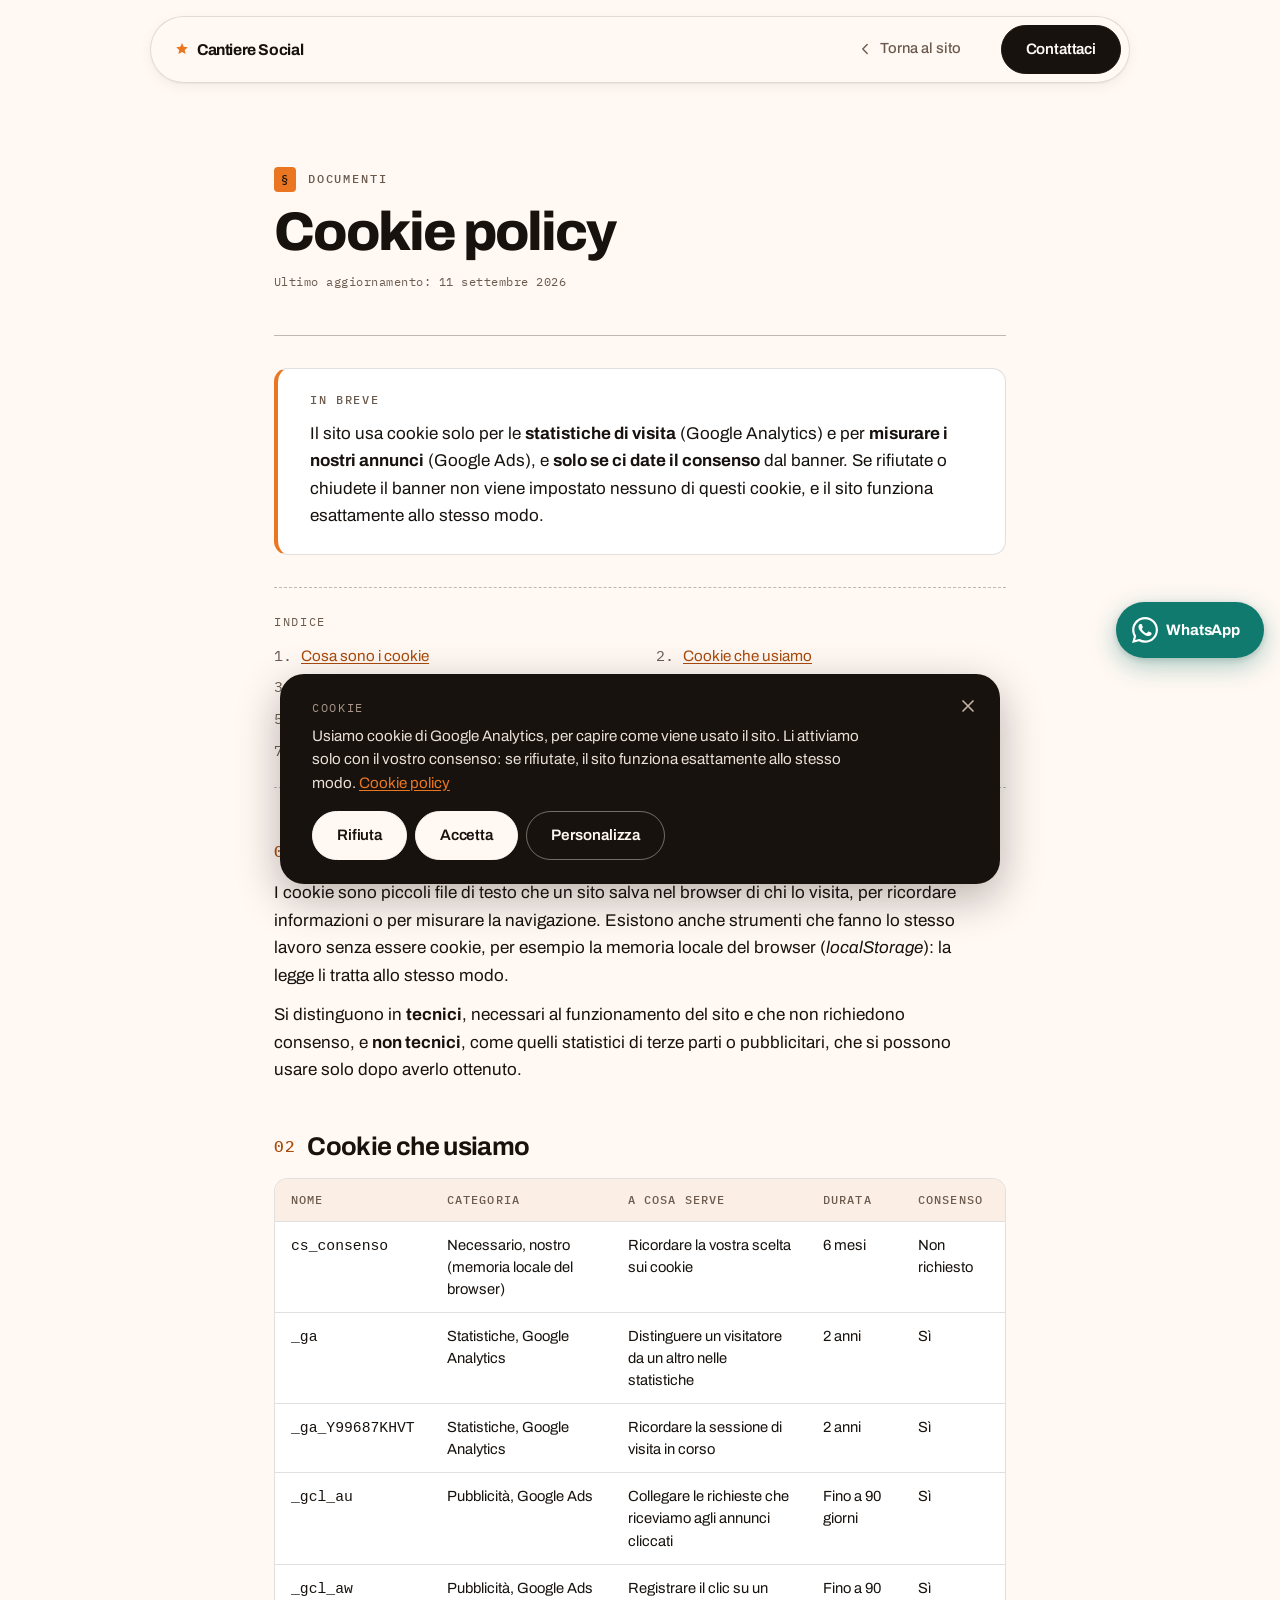
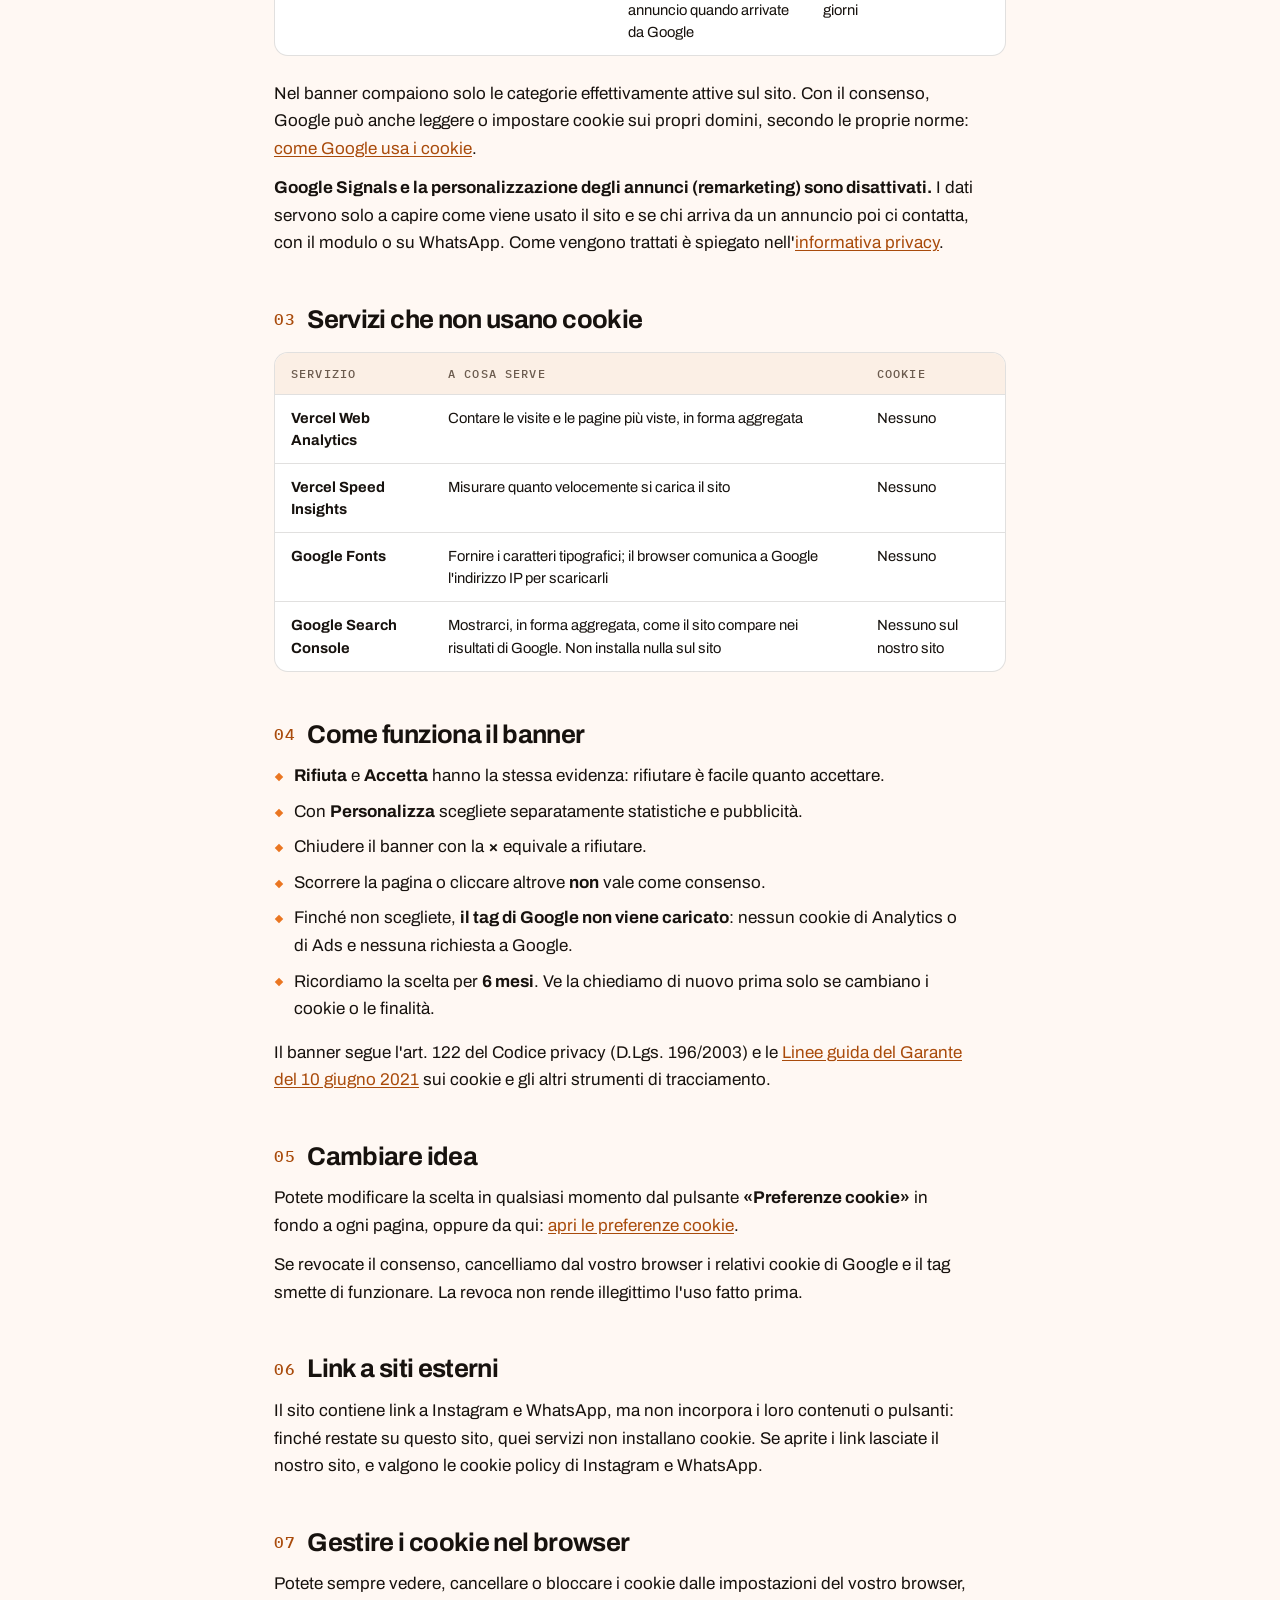
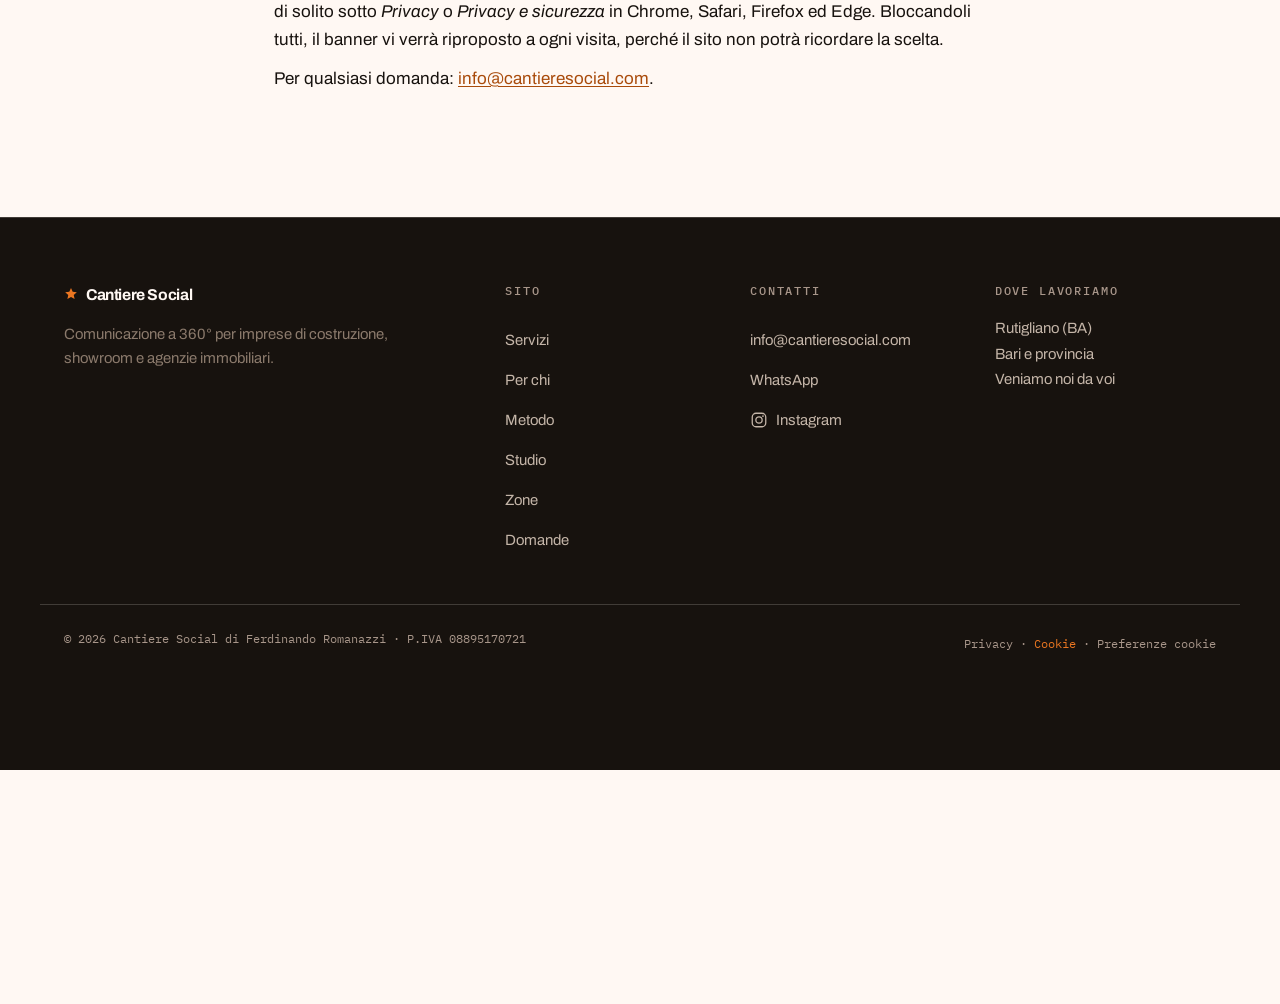
==== cookie.html @ c5c31dc1 "new" ====
<!DOCTYPE html>
<html lang="it">
<head>
<meta charset="utf-8">
<meta name="viewport" content="width=device-width, initial-scale=1">
<title>Cookie policy — Cantiere Social</title>
<meta name="description" content="Quali cookie usa www.cantieresocial.com: statistiche con Google Analytics e misurazione degli annunci Google Ads, solo con il vostro consenso.">
<link rel="canonical" href="https://www.cantieresocial.com/cookie">
<meta name="theme-color" content="#EA7621">

<link rel="icon" href="/assets/favicon.svg" type="image/svg+xml">
<link rel="apple-touch-icon" href="/assets/og-mark.png">

<link rel="preconnect" href="https://fonts.googleapis.com">
<link rel="preconnect" href="https://fonts.gstatic.com" crossorigin>
<link href="https://fonts.googleapis.com/css2?family=Archivo:wdth,wght@62..125,400..800&family=IBM+Plex+Mono:wght@400;500&display=swap" rel="stylesheet">
<!-- ⚠️ Alzate ?v= a ogni modifica di CSS/JS, anche qui e in privacy.html -->
<link rel="stylesheet" href="/styles.css?v=19">
</head>
<body>

<a class="skip-link" href="#main">Vai al contenuto principale</a>

<header class="nav-wrap">
  <nav class="nav" aria-label="Navigazione principale">
    <a class="nav__brand" href="/" aria-label="Cantiere Social — torna alla home">
      <svg class="nav__star" viewBox="0 0 24 24" width="14" height="14" aria-hidden="true" focusable="false">
        <path d="M12 1.6l2.9 6.6 7.1.7-5.3 4.8 1.5 7-6.2-3.6-6.2 3.6 1.5-7L2 8.9l7.1-.7z" fill="currentColor"/>
      </svg>
      <span>Cantiere Social</span>
    </a>

    <a class="nav__back" href="/">
      <svg viewBox="0 0 24 24" width="18" height="18" fill="none" stroke="currentColor"
           stroke-width="1.8" stroke-linecap="round" stroke-linejoin="round"
           aria-hidden="true" focusable="false"><path d="M15 18l-6-6 6-6"/></svg>
      Torna al sito
    </a>

    <a class="btn btn--dark nav__cta" href="/#contatti">Contattaci</a>
  </nav>
</header>

<main id="main" class="legal">
  <article class="legal__inner">

    <header class="legal__head">
      <p class="label"><span>§</span> Documenti</p>
      <h1 class="legal__title">Cookie policy</h1>
      <p class="legal__meta">Ultimo aggiornamento: 11 settembre 2026</p>
    </header>

    <section class="legal__summary" aria-labelledby="in-breve">
      <h2 id="in-breve" class="legal__summary-t">In breve</h2>
      <p>Il sito usa cookie solo per le <strong>statistiche di visita</strong> (Google Analytics) e per <strong>misurare i nostri annunci</strong> (Google Ads), e <strong>solo se ci date il consenso</strong> dal banner. Se rifiutate o chiudete il banner non viene impostato nessuno di questi cookie, e il sito funziona esattamente allo stesso modo.</p>
    </section>

    <nav class="legal__toc" aria-label="Indice della cookie policy">
      <p class="legal__toc-t">Indice</p>
      <ol>
        <li><a href="#cosa-sono">Cosa sono i cookie</a></li>
        <li><a href="#usati">Cookie che usiamo</a></li>
        <li><a href="#senza-cookie">Servizi senza cookie</a></li>
        <li><a href="#banner">Come funziona il banner</a></li>
        <li><a href="#cambiare">Cambiare idea</a></li>
        <li><a href="#esterni">Link a siti esterni</a></li>
        <li><a href="#browser">Gestire i cookie nel browser</a></li>
      </ol>
    </nav>

    <h2 id="cosa-sono"><span>01</span>Cosa sono i cookie</h2>
    <p>I cookie sono piccoli file di testo che un sito salva nel browser di chi lo visita, per ricordare informazioni o per misurare la navigazione. Esistono anche strumenti che fanno lo stesso lavoro senza essere cookie, per esempio la memoria locale del browser (<em>localStorage</em>): la legge li tratta allo stesso modo.</p>
    <p>Si distinguono in <strong>tecnici</strong>, necessari al funzionamento del sito e che non richiedono consenso, e <strong>non tecnici</strong>, come quelli statistici di terze parti o pubblicitari, che si possono usare solo dopo averlo ottenuto.</p>

    <h2 id="usati"><span>02</span>Cookie che usiamo</h2>
    <div class="legal__table">
      <table>
        <thead>
          <tr>
            <th scope="col">Nome</th>
            <th scope="col">Categoria</th>
            <th scope="col">A cosa serve</th>
            <th scope="col">Durata</th>
            <th scope="col">Consenso</th>
          </tr>
        </thead>
        <tbody>
          <tr>
            <td><code>cs_consenso</code></td>
            <td>Necessario, nostro (memoria locale del browser)</td>
            <td>Ricordare la vostra scelta sui cookie</td>
            <td>6 mesi</td>
            <td>Non richiesto</td>
          </tr>
          <tr>
            <td><code>_ga</code></td>
            <td>Statistiche, Google Analytics</td>
            <td>Distinguere un visitatore da un altro nelle statistiche</td>
            <td>2 anni</td>
            <td>Sì</td>
          </tr>
          <tr>
            <td><code>_ga_Y99687KHVT</code></td>
            <td>Statistiche, Google Analytics</td>
            <td>Ricordare la sessione di visita in corso</td>
            <td>2 anni</td>
            <td>Sì</td>
          </tr>
          <tr>
            <td><code>_gcl_au</code></td>
            <td>Pubblicità, Google Ads</td>
            <td>Collegare le richieste che riceviamo agli annunci cliccati</td>
            <td>Fino a 90 giorni</td>
            <td>Sì</td>
          </tr>
          <tr>
            <td><code>_gcl_aw</code></td>
            <td>Pubblicità, Google Ads</td>
            <td>Registrare il clic su un annuncio quando arrivate da Google</td>
            <td>Fino a 90 giorni</td>
            <td>Sì</td>
          </tr>
        </tbody>
      </table>
    </div>
    <p>Nel banner compaiono solo le categorie effettivamente attive sul sito. Con il consenso, Google può anche leggere o impostare cookie sui propri domini, secondo le proprie norme: <a href="https://policies.google.com/technologies/ads?hl=it" target="_blank" rel="noopener">come Google usa i cookie</a>.</p>
    <p><strong>Google Signals e la personalizzazione degli annunci (remarketing) sono disattivati.</strong> I dati servono solo a capire come viene usato il sito e se chi arriva da un annuncio poi ci contatta, con il modulo o su WhatsApp. Come vengono trattati è spiegato nell'<a href="/privacy">informativa privacy</a>.</p>

    <h2 id="senza-cookie"><span>03</span>Servizi che non usano cookie</h2>
    <div class="legal__table">
      <table>
        <thead>
          <tr><th scope="col">Servizio</th><th scope="col">A cosa serve</th><th scope="col">Cookie</th></tr>
        </thead>
        <tbody>
          <tr>
            <td><strong>Vercel Web Analytics</strong></td>
            <td>Contare le visite e le pagine più viste, in forma aggregata</td>
            <td>Nessuno</td>
          </tr>
          <tr>
            <td><strong>Vercel Speed Insights</strong></td>
            <td>Misurare quanto velocemente si carica il sito</td>
            <td>Nessuno</td>
          </tr>
          <tr>
            <td><strong>Google Fonts</strong></td>
            <td>Fornire i caratteri tipografici; il browser comunica a Google l'indirizzo IP per scaricarli</td>
            <td>Nessuno</td>
          </tr>
          <tr>
            <td><strong>Google Search Console</strong></td>
            <td>Mostrarci, in forma aggregata, come il sito compare nei risultati di Google. Non installa nulla sul sito</td>
            <td>Nessuno sul nostro sito</td>
          </tr>
        </tbody>
      </table>
    </div>

    <h2 id="banner"><span>04</span>Come funziona il banner</h2>
    <ul>
      <li><strong>Rifiuta</strong> e <strong>Accetta</strong> hanno la stessa evidenza: rifiutare è facile quanto accettare.</li>
      <li>Con <strong>Personalizza</strong> scegliete separatamente statistiche e pubblicità.</li>
      <li>Chiudere il banner con la <strong>×</strong> equivale a rifiutare.</li>
      <li>Scorrere la pagina o cliccare altrove <strong>non</strong> vale come consenso.</li>
      <li>Finché non scegliete, <strong>il tag di Google non viene caricato</strong>: nessun cookie di Analytics o di Ads e nessuna richiesta a Google.</li>
      <li>Ricordiamo la scelta per <strong>6 mesi</strong>. Ve la chiediamo di nuovo prima solo se cambiano i cookie o le finalità.</li>
    </ul>
    <p>Il banner segue l'art. 122 del Codice privacy (D.Lgs. 196/2003) e le <a href="https://www.garanteprivacy.it/home/docweb/-/docweb-display/docweb/9677876" target="_blank" rel="noopener">Linee guida del Garante del 10 giugno 2021</a> sui cookie e gli altri strumenti di tracciamento.</p>

    <h2 id="cambiare"><span>05</span>Cambiare idea</h2>
    <p>Potete modificare la scelta in qualsiasi momento dal pulsante <strong>«Preferenze cookie»</strong> in fondo a ogni pagina<span data-consenso-sep hidden>, oppure da qui: <button type="button" class="link-btn" data-consenso-apri hidden>apri le preferenze cookie</button></span>.</p>
    <p>Se revocate il consenso, cancelliamo dal vostro browser i relativi cookie di Google e il tag smette di funzionare. La revoca non rende illegittimo l'uso fatto prima.</p>

    <h2 id="esterni"><span>06</span>Link a siti esterni</h2>
    <p>Il sito contiene link a Instagram e WhatsApp, ma non incorpora i loro contenuti o pulsanti: finché restate su questo sito, quei servizi non installano cookie. Se aprite i link lasciate il nostro sito, e valgono le cookie policy di Instagram e WhatsApp.</p>

    <h2 id="browser"><span>07</span>Gestire i cookie nel browser</h2>
    <p>Potete sempre vedere, cancellare o bloccare i cookie dalle impostazioni del vostro browser, di solito sotto <em>Privacy</em> o <em>Privacy e sicurezza</em> in Chrome, Safari, Firefox ed Edge. Bloccandoli tutti, il banner vi verrà riproposto a ogni visita, perché il sito non potrà ricordare la scelta.</p>
    <p>Per qualsiasi domanda: <a href="mailto:info@cantieresocial.com">info@cantieresocial.com</a>.</p>

  </article>
</main>

<footer class="footer">
  <div class="wrap footer__inner">
    <div class="footer__brand">
      <a class="nav__brand" href="/">
        <svg class="nav__star" viewBox="0 0 24 24" width="14" height="14" aria-hidden="true" focusable="false">
          <path d="M12 1.6l2.9 6.6 7.1.7-5.3 4.8 1.5 7-6.2-3.6-6.2 3.6 1.5-7L2 8.9l7.1-.7z" fill="currentColor"/>
        </svg>
        <span>Cantiere Social</span>
      </a>
      <p>Comunicazione a 360° per imprese di costruzione, showroom e agenzie immobiliari.</p>
    </div>

    <nav class="footer__nav" aria-label="Navigazione footer">
      <h2>Sito</h2>
      <a href="/#servizi">Servizi</a>
      <a href="/#settori">Per chi</a>
      <a href="/#metodo">Metodo</a>
      <a href="/#studio">Studio</a>
      <a href="/#zone">Zone</a>
      <a href="/#faq">Domande</a>
    </nav>

    <div class="footer__contact">
      <h2>Contatti</h2>
      <a href="mailto:info@cantieresocial.com">info@cantieresocial.com</a>
      <a href="https://wa.me/393474068285" target="_blank" rel="noopener">WhatsApp</a>
      <a class="link-ig" href="https://www.instagram.com/cantieresocial/" target="_blank" rel="noopener">
        <svg viewBox="0 0 24 24" width="18" height="18" fill="none" stroke="currentColor"
             stroke-width="1.7" stroke-linecap="round" stroke-linejoin="round"
             aria-hidden="true" focusable="false">
          <rect x="3" y="3" width="18" height="18" rx="5"/>
          <circle cx="12" cy="12" r="4.2"/>
          <circle cx="17.3" cy="6.7" r="1.2" fill="currentColor" stroke="none"/>
        </svg>
        Instagram
      </a>
    </div>

    <div class="footer__where">
      <h2>Dove lavoriamo</h2>
      <p>Rutigliano (BA)<br>Bari e provincia<br>Veniamo noi da voi</p>
    </div>
  </div>

  <div class="wrap footer__bottom">
    <p>© <span id="year">2026</span> Cantiere Social di Ferdinando Romanazzi · P.IVA 08895170721</p>
    <p><a href="/privacy">Privacy</a> · <a href="/cookie" aria-current="page">Cookie</a><span data-consenso-sep hidden> · <button type="button" class="link-btn" data-consenso-apri hidden>Preferenze cookie</button></span></p>
  </div>
</footer>

<script src="/script.js?v=18" defer></script>
<script src="/consenso.js" defer></script>
<script defer src="/_vercel/insights/script.js"></script>
<script defer src="/_vercel/speed-insights/script.js"></script>
</body>
</html>
---- styles.css ----
/* ═══════════════════════════════════════════════════════════════════
   CANTIERE SOCIAL — cantieresocial.com
   Design system: "sito di cantiere" — carta da progetto, arancio
   sicurezza, tipografia da cartello.
   ═══════════════════════════════════════════════════════════════════ */

/* ── TOKENS ──────────────────────────────────────────────────────── */
:root {
  /* colore — estratto dal logo */
  --cream:        #FFF8F3;
  --cream-2:      #FBEFE5;
  --ink:          #17120E;
  --ink-2:        #241B14;
  --orange:       #EA7621;
  --orange-deep:  #C25A10;
  --orange-soft:  #FBE4D0;
  --orange-ink:   #A94B0B;   /* arancio leggibile come testo su fondo chiaro */
  --brown:        #4A342A;

  --fg:           var(--ink);
  --fg-muted:     #6B5B4E;
  --fg-faint:     #8C7A6B;
  --bg:           var(--cream);
  --surface:      #FFFFFF;
  --line:         rgba(23, 18, 14, .13);
  --line-strong:  rgba(23, 18, 14, .28);

  --fg-inv:       #FFF8F3;
  --fg-inv-muted: #AE9C8E;
  --line-inv:     rgba(255, 248, 243, .18);

  --focus:        var(--orange-deep);

  /* tipografia */
  --font-display: 'Archivo', 'Helvetica Neue', Arial, sans-serif;
  --font-body:    'Archivo', 'Helvetica Neue', Arial, sans-serif;
  --font-mono:    'IBM Plex Mono', ui-monospace, 'SF Mono', Menlo, monospace;

  /* spazio — scala 4/8 */
  --sp-1: 4px;   --sp-2: 8px;   --sp-3: 12px;  --sp-4: 16px;
  --sp-5: 24px;  --sp-6: 32px;  --sp-7: 48px;  --sp-8: 64px;
  --sp-9: 96px;  --sp-10: 128px;

  --radius:    14px;
  --radius-lg: 24px;
  --radius-pill: 999px;

  --wrap: 1200px;
  --shadow-sm: 0 1px 2px rgba(23,18,14,.06), 0 4px 14px rgba(23,18,14,.05);
  --shadow-md: 0 2px 6px rgba(23,18,14,.07), 0 16px 40px rgba(23,18,14,.09);

  --ease: cubic-bezier(.22,.61,.36,1);
}

/* ── RESET ───────────────────────────────────────────────────────── */
*, *::before, *::after { box-sizing: border-box; }
* { margin: 0; }

html {
  -webkit-text-size-adjust: 100%;
  scroll-behavior: smooth;
  scroll-padding-top: 104px;
}

body {
  background: var(--bg);
  color: var(--fg);
  font-family: var(--font-body);
  font-size: 17px;
  line-height: 1.62;
  font-weight: 400;
  -webkit-font-smoothing: antialiased;
  text-rendering: optimizeLegibility;
  overflow-x: hidden;
}

img, svg { display: block; max-width: 100%; }
img { height: auto; }
a { color: inherit; }
button, input, select, textarea { font: inherit; color: inherit; }
ul, ol { list-style: none; padding: 0; }

:focus-visible {
  outline: 3px solid var(--focus);
  outline-offset: 3px;
  border-radius: 4px;
}

.skip-link {
  position: absolute; left: -9999px; top: 0; z-index: 200;
  background: var(--ink); color: var(--fg-inv);
  padding: var(--sp-3) var(--sp-5);
  border-radius: 0 0 var(--radius) 0;
  font-weight: 600;
}
.skip-link:focus { left: 0; }

/* ── LAYOUT ──────────────────────────────────────────────────────── */
.wrap {
  width: 100%;
  max-width: var(--wrap);
  margin-inline: auto;
  padding-inline: var(--sp-5);
}
.wrap--narrow { max-width: 800px; }

.section { padding-block: clamp(72px, 10vw, 128px); }

/* ── TIPOGRAFIA ──────────────────────────────────────────────────── */
.h2 {
  font-family: var(--font-display);
  font-weight: 700;
  font-size: clamp(2rem, 5.2vw, 3.5rem);
  line-height: 1.03;
  letter-spacing: -.035em;
  text-wrap: balance;
}

.muted     { color: var(--fg-faint); font-weight: 600; }
.muted-inv { color: #7E6D5F; font-weight: 600; }

.label {
  display: inline-flex; align-items: center; gap: var(--sp-3);
  font-family: var(--font-mono);
  font-size: .72rem;
  font-weight: 500;
  letter-spacing: .16em;
  text-transform: uppercase;
  color: var(--fg-muted);
  margin-bottom: var(--sp-5);
}
.label span {
  background: var(--orange);
  color: var(--ink);
  padding: 3px 7px;
  border-radius: 4px;
  font-weight: 500;
  letter-spacing: .08em;
}
.label--inv { color: #A8968A; }

.sec-head { max-width: 760px; margin-bottom: var(--sp-8); }
.sec-head--center { max-width: 700px; margin-inline: auto; text-align: center; }
.sec-head--center .label { justify-content: center; }
.sec-head__note {
  margin-top: var(--sp-5);
  font-size: 1.06rem;
  color: var(--fg-muted);
  max-width: 58ch;
}
.sec-head--center .sec-head__note { margin-inline: auto; }
.sec-head__note--inv { color: #A8968A; }

/* icone — tratto coerente 1.6, nessuna emoji */
.ico {
  width: 24px; height: 24px;
  fill: none;
  stroke: currentColor;
  stroke-width: 1.6;
  stroke-linecap: round;
  stroke-linejoin: round;
  flex: 0 0 auto;
}

/* ── BOTTONI ─────────────────────────────────────────────────────── */
.btn {
  --btn-bg: var(--ink); --btn-fg: var(--cream); --btn-bd: var(--ink);
  display: inline-flex; align-items: center; justify-content: center;
  gap: var(--sp-2);
  min-height: 44px;
  padding: 11px var(--sp-5);
  background: var(--btn-bg);
  color: var(--btn-fg);
  border: 1.5px solid var(--btn-bd);
  border-radius: var(--radius-pill);
  font-weight: 600;
  font-size: .95rem;
  letter-spacing: -.01em;
  text-decoration: none;
  cursor: pointer;
  transition: transform .18s var(--ease), background-color .18s var(--ease),
              color .18s var(--ease), border-color .18s var(--ease),
              box-shadow .18s var(--ease);
}
.btn:hover { transform: translateY(-2px); box-shadow: var(--shadow-md); }
.btn:active { transform: translateY(0); }

.btn--lg { min-height: 52px; padding: 14px var(--sp-6); font-size: 1rem; }
.btn--block { width: 100%; }

.btn--dark   { --btn-bg: var(--ink); --btn-fg: var(--cream); --btn-bd: var(--ink); }
.btn--orange { --btn-bg: var(--orange); --btn-fg: var(--ink); --btn-bd: var(--orange); }
.btn--orange:hover { --btn-bg: var(--orange-deep); --btn-bd: var(--orange-deep); --btn-fg: #fff; }
.btn--ghost  { --btn-bg: transparent; --btn-fg: var(--ink); --btn-bd: var(--line-strong); }
.btn--ghost:hover { --btn-bg: var(--surface); --btn-bd: var(--ink); }

/* ── NAV ─────────────────────────────────────────────────────────── */
.nav-wrap {
  position: fixed; inset: 0 0 auto 0; z-index: 100;
  padding: var(--sp-4) var(--sp-5);
  padding-top: max(var(--sp-4), env(safe-area-inset-top));
}

.nav {
  max-width: 980px; margin-inline: auto;
  display: flex; align-items: center; gap: var(--sp-5);
  padding: var(--sp-2) var(--sp-2) var(--sp-2) var(--sp-5);
  background: rgba(255, 248, 243, .82);
  backdrop-filter: blur(14px) saturate(1.5);
  -webkit-backdrop-filter: blur(14px) saturate(1.5);
  border: 1px solid var(--line);
  border-radius: var(--radius-pill);
  box-shadow: var(--shadow-sm);
  transition: box-shadow .25s var(--ease), background-color .25s var(--ease);
}
.nav-wrap.is-stuck .nav {
  background: rgba(255, 248, 243, .94);
  box-shadow: var(--shadow-md);
}

.nav__brand {
  display: inline-flex; align-items: center; gap: var(--sp-2);
  font-family: var(--font-display);
  font-weight: 700; font-size: .98rem;
  letter-spacing: -.025em;
  text-decoration: none;
  white-space: nowrap;
}
.nav__star { color: var(--orange); }

.nav__links {
  display: flex; align-items: center; gap: var(--sp-2);
  margin-left: auto;
}
.nav__links a {
  display: block;
  padding: 9px var(--sp-4);
  border-radius: var(--radius-pill);
  font-size: .92rem; font-weight: 500;
  color: var(--fg-muted);
  text-decoration: none;
  transition: color .18s var(--ease), background-color .18s var(--ease);
}
.nav__links a:hover { color: var(--ink); background: rgba(23,18,14,.05); }
.nav__cta { flex: 0 0 auto; }

.nav__burger {
  display: none;
  width: 44px; height: 44px;
  margin-left: auto;
  background: none; border: 0; cursor: pointer;
  align-items: center; justify-content: center;
  flex-direction: column; gap: 5px;
  border-radius: var(--radius-pill);
}
.nav__burger span {
  display: block; width: 20px; height: 2px;
  background: var(--ink); border-radius: 2px;
  transition: transform .22s var(--ease), opacity .22s var(--ease);
}
.nav__burger[aria-expanded="true"] span:first-child { transform: translateY(3.5px) rotate(45deg); }
.nav__burger[aria-expanded="true"] span:last-child  { transform: translateY(-3.5px) rotate(-45deg); }

.nav-mobile {
  max-width: 980px; margin: var(--sp-2) auto 0;
  display: flex; flex-direction: column; gap: var(--sp-1);
  padding: var(--sp-4);
  background: var(--cream);
  border: 1px solid var(--line);
  border-radius: var(--radius-lg);
  box-shadow: var(--shadow-md);
}
.nav-mobile[hidden] { display: none; }
.nav-mobile a {
  min-height: 48px;
  display: flex; align-items: center;
  padding: 0 var(--sp-4);
  border-radius: var(--radius);
  font-weight: 600;
  text-decoration: none;
}
.nav-mobile a:not(.btn):hover { background: rgba(23,18,14,.05); }
.nav-mobile .btn { margin-top: var(--sp-2); }

/* ── HERO ────────────────────────────────────────────────────────── */
.hero {
  position: relative;
  padding-top: clamp(120px, 17vw, 168px);
  padding-bottom: clamp(48px, 7vw, 88px);
  overflow: hidden;
}

/* griglia da foglio di progetto */
.hero__grid-bg {
  position: absolute; inset: 0;
  background-image:
    linear-gradient(to right, rgba(23,18,14,.055) 1px, transparent 1px),
    linear-gradient(to bottom, rgba(23,18,14,.055) 1px, transparent 1px);
  background-size: 64px 64px;
  mask-image: radial-gradient(120% 85% at 50% 0%, #000 20%, transparent 78%);
  -webkit-mask-image: radial-gradient(120% 85% at 50% 0%, #000 20%, transparent 78%);
  pointer-events: none;
}

.hero__inner {
  position: relative;
  display: grid;
  grid-template-columns: 1.12fr .88fr;
  gap: var(--sp-7);
  align-items: center;
}

.eyebrow {
  display: inline-flex; align-items: center; gap: var(--sp-3);
  padding: 7px var(--sp-4) 7px var(--sp-3);
  background: var(--surface);
  border: 1px solid var(--line);
  border-radius: var(--radius-pill);
  font-family: var(--font-mono);
  font-size: .74rem;
  letter-spacing: .06em;
  color: var(--fg-muted);
  margin-bottom: var(--sp-5);
}
.eyebrow__dot {
  width: 7px; height: 7px; border-radius: 50%;
  background: var(--orange);
  box-shadow: 0 0 0 3px rgba(234,118,33,.22);
}

.hero__title {
  font-family: var(--font-display);
  font-size: clamp(2.35rem, 5vw, 4.05rem);
  line-height: 1;
  letter-spacing: -.045em;
  font-weight: 600;
  margin-bottom: var(--sp-5);
}
.hero__title strong {
  font-weight: 800;
  color: var(--ink);
  position: relative;
  display: inline-block;
}
/* sottolineatura da matita rossa */
.hero__title strong::after {
  content: "";
  position: absolute;
  left: 0; right: 0; bottom: .06em;
  height: .1em;
  background: var(--orange);
  border-radius: 2px;
  transform: scaleX(0);
  transform-origin: left;
  animation: rule-in .8s .5s var(--ease) forwards;
}
@keyframes rule-in { to { transform: scaleX(1); } }

.hero__sub {
  font-size: 1.1rem;
  color: var(--fg-muted);
  max-width: 52ch;
  margin-bottom: var(--sp-6);
}
.hero__sub strong { color: var(--ink); font-weight: 700; }

.hero__actions { display: flex; flex-wrap: wrap; gap: var(--sp-3); margin-bottom: var(--sp-6); }

.hero__ticks { display: flex; flex-wrap: wrap; gap: var(--sp-3) var(--sp-5); }
.hero__ticks li {
  display: flex; align-items: center; gap: var(--sp-2);
  font-size: .88rem; color: var(--fg-muted);
  font-family: var(--font-mono);
}
.hero__ticks li::before {
  content: ""; width: 6px; height: 6px;
  background: var(--orange); transform: rotate(45deg);
}

.hero__media { position: relative; justify-self: end; }
.hero__media img {
  width: 100%; max-width: 520px;
  filter: drop-shadow(0 30px 60px rgba(23,18,14,.16));
}

.hero__badge {
  position: absolute; left: -8px; bottom: 46px;
  display: flex; flex-direction: column;
  padding: var(--sp-4) var(--sp-5);
  background: var(--ink);
  color: var(--fg-inv);
  border-radius: var(--radius);
  box-shadow: var(--shadow-md);
  transform: rotate(-3deg);
}
.hero__badge-num {
  font-family: var(--font-display);
  font-weight: 800; font-size: 1.7rem; line-height: 1;
  letter-spacing: -.03em;
  color: var(--orange);
}
.hero__badge-lbl {
  font-family: var(--font-mono);
  font-size: .68rem; letter-spacing: .14em;
  text-transform: uppercase;
  color: #A8968A;
  margin-top: 4px;
}

/* ── TICKER ──────────────────────────────────────────────────────── */
.ticker {
  overflow: hidden;
  border-block: 1.5px solid var(--ink);
  background: var(--orange);
  color: var(--ink);
  padding-block: var(--sp-3);
}
.ticker__track {
  display: flex; align-items: center; gap: var(--sp-5);
  width: max-content;
  animation: ticker 46s linear infinite;
}
.ticker span {
  font-family: var(--font-display);
  font-weight: 700; font-size: 1rem;
  letter-spacing: -.015em;
  white-space: nowrap;
}
.ticker i { width: 6px; height: 6px; background: var(--ink); transform: rotate(45deg); flex: 0 0 auto; }
@keyframes ticker { from { transform: translateX(0); } to { transform: translateX(-50%); } }

/* ── SERVIZI ─────────────────────────────────────────────────────── */
.services { background: var(--cream-2); }

.cards {
  display: grid;
  grid-template-columns: repeat(3, 1fr);
  gap: var(--sp-4);
}
.card {
  position: relative;
  display: flex; flex-direction: column;
  padding: var(--sp-6);
  background: var(--surface);
  border: 1px solid var(--line);
  border-radius: var(--radius-lg);
  transition: transform .22s var(--ease), box-shadow .22s var(--ease),
              border-color .22s var(--ease);
}
.card:hover {
  transform: translateY(-4px);
  box-shadow: var(--shadow-md);
  border-color: var(--orange);
}
.card__n {
  position: absolute; top: var(--sp-5); right: var(--sp-5);
  font-family: var(--font-mono);
  font-size: .74rem; letter-spacing: .1em;
  color: var(--fg-muted);
}
.card .ico { width: 28px; height: 28px; color: var(--orange); margin-bottom: var(--sp-4); }
.card h3 {
  font-family: var(--font-display);
  font-size: 1.22rem; font-weight: 700;
  letter-spacing: -.025em;
  margin-bottom: var(--sp-3);
}
.card > p { color: var(--fg-muted); font-size: .96rem; margin-bottom: var(--sp-5); }
.card ul {
  margin-top: auto;
  display: flex; flex-direction: column; gap: var(--sp-2);
  padding-top: var(--sp-4);
  border-top: 1px dashed var(--line-strong);
}
.card li {
  display: flex; align-items: flex-start; gap: var(--sp-2);
  font-size: .88rem; color: var(--fg-muted);
  font-family: var(--font-mono);
  line-height: 1.45;
}
.card li::before {
  content: ""; flex: 0 0 auto;
  width: 5px; height: 5px; margin-top: 8px;
  background: var(--orange); transform: rotate(45deg);
}

/* pacchetti: 2 × 2, l'intera card porta alla pagina di dettaglio */
.cards--pacchetti { grid-template-columns: repeat(2, 1fr); }

.card .pack__prezzo {
  display: flex; align-items: baseline; flex-wrap: wrap; gap: 6px;
  margin-bottom: var(--sp-5);
  font-family: var(--font-display);
  font-size: clamp(2rem, 3.4vw, 2.6rem); font-weight: 800;
  letter-spacing: -.04em; line-height: 1;
  color: var(--fg);
}
.pack__da, .pack__per {
  font-family: var(--font-mono);
  font-size: .8rem; font-weight: 500; letter-spacing: .04em;
  color: var(--fg-muted);
}

.pack__prezzi {
  margin-bottom: var(--sp-5);
  border-top: 1px dashed var(--line-strong);
}
.pack__prezzi > div {
  display: flex; justify-content: space-between; align-items: baseline;
  gap: var(--sp-4);
  padding-block: var(--sp-3);
  border-bottom: 1px dashed var(--line-strong);
}
.pack__prezzi dt { font-weight: 600; letter-spacing: -.01em; }
.pack__qta {
  margin-left: var(--sp-2);
  font-family: var(--font-mono); font-size: .8rem; font-weight: 400;
  color: var(--fg-muted);
}
.pack__prezzi dd {
  font-family: var(--font-display);
  font-size: 1.4rem; font-weight: 800; letter-spacing: -.03em;
}

.card .pack__tag {
  flex-direction: row; flex-wrap: wrap; gap: 6px;
  margin: 0 0 var(--sp-6);
  padding-top: 0; border-top: 0;
}
.card .pack__tag li {
  padding: 3px 10px;
  border: 1px solid var(--line-strong);
  border-radius: var(--radius-pill);
  font-size: .78rem; line-height: 1.4;
}
.card .pack__tag li::before { content: none; }

.pack__link {
  margin-top: auto; align-self: flex-start;
  display: inline-flex; align-items: center; gap: var(--sp-2);
  min-height: 44px;
  font-weight: 600;
  color: var(--orange-ink);
  text-decoration: none;
}
.pack__link::after { content: ""; position: absolute; inset: 0; border-radius: inherit; }
.pack__link:hover { text-decoration: underline; text-underline-offset: 4px; }
.card .pack__link .ico {
  width: 18px; height: 18px; margin: 0;
  color: currentColor;
  transition: transform .2s var(--ease);
}
.pack:hover .pack__link .ico { transform: translateX(4px); }

/* il pacchetto più completo in negativo */
.pack--in-evidenza {
  background: var(--ink); color: var(--fg-inv);
  border-color: var(--ink);
}
.pack--in-evidenza > p,
.pack--in-evidenza .card__n,
.pack--in-evidenza .pack__da,
.pack--in-evidenza .pack__per { color: var(--fg-inv-muted); }
.pack--in-evidenza .pack__prezzo { color: var(--fg-inv); }
.card.pack--in-evidenza .pack__tag li { border-color: var(--line-inv); color: var(--fg-inv-muted); }
.pack--in-evidenza .pack__link { color: var(--orange); }

.sr-only {
  position: absolute; width: 1px; height: 1px;
  padding: 0; margin: -1px; overflow: hidden;
  clip: rect(0 0 0 0); white-space: nowrap; border: 0;
}

/* ── SETTORI ─────────────────────────────────────────────────────── */
.sectors__grid {
  display: grid;
  grid-template-columns: repeat(3, 1fr);
  gap: var(--sp-4);
}
.sector {
  display: flex; flex-direction: column;
  padding: var(--sp-6);
  background: var(--surface);
  border: 1px solid var(--line);
  border-radius: var(--radius-lg);
  border-top: 4px solid var(--orange);
}
.sector header {
  display: flex; align-items: center; gap: var(--sp-3);
  padding-bottom: var(--sp-4);
  margin-bottom: var(--sp-4);
  border-bottom: 1px solid var(--line);
}
.sector header .ico { color: var(--orange); }
.sector h3 {
  font-family: var(--font-display);
  font-size: 1.1rem; font-weight: 700;
  letter-spacing: -.02em;
}
.sector__claim {
  font-family: var(--font-display);
  font-size: 1.28rem; font-weight: 700;
  line-height: 1.2; letter-spacing: -.03em;
  margin-bottom: var(--sp-3);
  text-wrap: balance;
}
.sector > p { color: var(--fg-muted); font-size: .96rem; }
.sector ul {
  margin-top: var(--sp-5); padding-top: var(--sp-4);
  border-top: 1px dashed var(--line-strong);
  display: flex; flex-direction: column; gap: var(--sp-2);
}
.sector li {
  display: flex; align-items: flex-start; gap: var(--sp-2);
  font-family: var(--font-mono);
  font-size: .85rem; color: var(--fg-muted);
  line-height: 1.45;
}
.sector li::before {
  content: ""; flex: 0 0 auto;
  width: 5px; height: 5px; margin-top: 8px;
  background: var(--orange); transform: rotate(45deg);
}

/* ── METODO (blocco scuro) ───────────────────────────────────────── */
.method {
  background: var(--ink);
  color: var(--fg-inv);
  background-image:
    linear-gradient(to right, rgba(255,248,243,.045) 1px, transparent 1px),
    linear-gradient(to bottom, rgba(255,248,243,.045) 1px, transparent 1px);
  background-size: 64px 64px;
}
.method .label span { background: var(--orange); color: var(--ink); }

.phases {
  display: flex; flex-direction: column;
  border-top: 1px solid var(--line-inv);
}
.phase {
  display: grid;
  grid-template-columns: 84px 1fr 160px;
  gap: var(--sp-5);
  align-items: start;
  padding-block: var(--sp-6);
  border-bottom: 1px solid var(--line-inv);
  transition: background-color .22s var(--ease);
}
.phase:hover { background: rgba(255,248,243,.035); }
.phase__n {
  font-family: var(--font-display);
  font-size: 2.1rem; font-weight: 800;
  line-height: .9; letter-spacing: -.04em;
  color: var(--orange);
}
.phase h3 {
  font-family: var(--font-display);
  font-size: 1.42rem; font-weight: 700;
  letter-spacing: -.03em;
  margin-bottom: var(--sp-2);
}
.phase p { color: #A8968A; font-size: .99rem; max-width: 62ch; }
.phase__meta {
  justify-self: end;
  font-family: var(--font-mono);
  font-size: .74rem; letter-spacing: .09em;
  text-transform: uppercase;
  color: #A8968A;
  padding-top: 6px;
  text-align: right;
}

/* ── NUMERI + CITAZIONI ──────────────────────────────────────────── */
.stats {
  display: grid;
  grid-template-columns: repeat(4, 1fr);
  gap: 1px;
  background: var(--line-strong);
  border: 1px solid var(--line-strong);
  border-radius: var(--radius-lg);
  overflow: hidden;
  margin-bottom: var(--sp-7);
}
.stat {
  display: flex; flex-direction: column-reverse; gap: var(--sp-2);
  padding: var(--sp-6);
  background: var(--surface);
}
.stat dt {
  font-family: var(--font-mono);
  font-size: .74rem; letter-spacing: .1em;
  text-transform: uppercase;
  color: var(--fg-muted);
}
.stat dd {
  font-family: var(--font-display);
  font-size: clamp(2rem, 4vw, 2.9rem);
  font-weight: 800; line-height: 1;
  letter-spacing: -.04em;
  font-variant-numeric: tabular-nums;
}
.stat dd[data-todo] { color: var(--fg-faint); }

.quotes { display: grid; grid-template-columns: repeat(2, 1fr); gap: var(--sp-4); }
.quote {
  padding: var(--sp-6);
  background: var(--surface);
  border: 1px solid var(--line);
  border-left: 4px solid var(--orange);
  border-radius: var(--radius);
}
.quote blockquote {
  font-family: var(--font-display);
  font-size: 1.14rem; line-height: 1.45;
  letter-spacing: -.02em;
  margin-bottom: var(--sp-5);
  text-wrap: pretty;
}
.quote blockquote::before { content: "“"; color: var(--orange); }
.quote blockquote::after  { content: "”"; color: var(--orange); }
.quote figcaption { display: flex; flex-direction: column; gap: 2px; }
.quote figcaption strong { font-weight: 700; font-size: .95rem; }
.quote figcaption span {
  font-family: var(--font-mono);
  font-size: .8rem; color: var(--fg-muted);
}

/* ── STUDIO ──────────────────────────────────────────────────────── */
/* fondo di base: alterna con .zone che segue (cream-2) */
.studio { background: var(--bg); }
.studio__inner {
  display: grid;
  grid-template-columns: .85fr 1.15fr;
  gap: var(--sp-8);
  align-items: center;
}
.studio__media {
  position: relative;
  border-radius: var(--radius-lg);
  overflow: hidden;
  border: 1px solid var(--line);
  box-shadow: var(--shadow-md);
}
.studio__media::after {
  content: "";
  position: absolute; inset: auto 0 0 0; height: 8px;
  background: repeating-linear-gradient(
    -45deg, var(--orange) 0 12px, var(--ink) 12px 24px
  );
}
.studio__media img { width: 100%; }

.studio__lead {
  font-size: 1.08rem; color: var(--fg-muted);
  margin-bottom: var(--sp-6); max-width: 56ch;
}

.people {
  display: grid; grid-template-columns: 1fr 1fr; gap: var(--sp-4);
  margin-bottom: var(--sp-6);
}
.person {
  padding: var(--sp-5);
  background: var(--surface);
  border: 1px solid var(--line);
  border-radius: var(--radius);
}
.person h3 {
  font-family: var(--font-display);
  font-size: 1.24rem; font-weight: 800;
  letter-spacing: -.03em;
}
.person__role {
  font-family: var(--font-mono);
  font-size: .76rem; letter-spacing: .1em;
  text-transform: uppercase;
  color: var(--orange-ink);
  margin-bottom: var(--sp-3);
}
.person p:last-child { font-size: .93rem; color: var(--fg-muted); }

.studio__values { display: flex; flex-direction: column; gap: var(--sp-3); }
.studio__values li {
  display: flex; align-items: center; gap: var(--sp-3);
  font-weight: 600; font-size: .97rem;
}
.studio__values li::before {
  content: ""; flex: 0 0 auto;
  width: 18px; height: 18px;
  border-radius: 50%;
  background: var(--orange);
  -webkit-mask: url("data:image/svg+xml,%3Csvg xmlns='http://www.w3.org/2000/svg' viewBox='0 0 24 24'%3E%3Cpath d='M5 12.5l4.5 4.5L19 7' fill='none' stroke='%23000' stroke-width='2.6' stroke-linecap='round' stroke-linejoin='round'/%3E%3C/svg%3E") center/contain no-repeat;
          mask: url("data:image/svg+xml,%3Csvg xmlns='http://www.w3.org/2000/svg' viewBox='0 0 24 24'%3E%3Cpath d='M5 12.5l4.5 4.5L19 7' fill='none' stroke='%23000' stroke-width='2.6' stroke-linecap='round' stroke-linejoin='round'/%3E%3C/svg%3E") center/contain no-repeat;
}

/* ── FAQ ─────────────────────────────────────────────────────────── */
.acc { border-top: 1px solid var(--line-strong); }
.acc__item { border-bottom: 1px solid var(--line-strong); }
.acc__item summary {
  display: flex; align-items: center; justify-content: space-between;
  gap: var(--sp-4);
  min-height: 64px;
  padding-block: var(--sp-4);
  font-family: var(--font-display);
  font-size: clamp(1.02rem, 2.2vw, 1.2rem);
  font-weight: 700;
  letter-spacing: -.02em;
  cursor: pointer;
  list-style: none;
  transition: color .18s var(--ease);
}
.acc__item summary::-webkit-details-marker { display: none; }
.acc__item summary:hover { color: var(--orange-deep); }
.acc__item summary::after {
  content: ""; flex: 0 0 auto;
  width: 22px; height: 22px;
  background: var(--fg-muted);
  -webkit-mask: url("data:image/svg+xml,%3Csvg xmlns='http://www.w3.org/2000/svg' viewBox='0 0 24 24'%3E%3Cpath d='M12 5v14M5 12h14' fill='none' stroke='%23000' stroke-width='2' stroke-linecap='round'/%3E%3C/svg%3E") center/contain no-repeat;
          mask: url("data:image/svg+xml,%3Csvg xmlns='http://www.w3.org/2000/svg' viewBox='0 0 24 24'%3E%3Cpath d='M12 5v14M5 12h14' fill='none' stroke='%23000' stroke-width='2' stroke-linecap='round'/%3E%3C/svg%3E") center/contain no-repeat;
  transition: transform .25s var(--ease), background-color .18s var(--ease);
}
.acc__item[open] summary::after { transform: rotate(45deg); background: var(--orange); }
.acc__body { padding-bottom: var(--sp-5); }
.acc__body p { color: var(--fg-muted); max-width: 68ch; }

/* ── CTA ─────────────────────────────────────────────────────────── */
.cta {
  background: var(--ink);
  color: var(--fg-inv);
  background-image: radial-gradient(90% 70% at 15% 0%, rgba(234,118,33,.16), transparent 62%);
}
.cta__inner {
  display: grid;
  grid-template-columns: 1fr .85fr;
  gap: var(--sp-8);
  align-items: start;
}
.cta .label span { background: var(--orange); color: var(--ink); }
.cta__lead {
  font-size: 1.08rem; color: #A8968A;
  margin-top: var(--sp-5); margin-bottom: var(--sp-7);
  max-width: 50ch;
}
.cta__direct { display: flex; flex-direction: column; gap: var(--sp-4); }
.cta__direct li { display: flex; align-items: center; gap: var(--sp-3); }
.cta__direct .ico { color: var(--orange); }
.cta__direct a {
  font-weight: 600;
  text-decoration: none;
  border-bottom: 1.5px solid transparent;
  transition: border-color .18s var(--ease);
}
.cta__direct a:hover { border-bottom-color: var(--orange); }

/* ── FORM ────────────────────────────────────────────────────────── */
.form {
  padding: var(--sp-6);
  background: var(--cream);
  color: var(--ink);
  border-radius: var(--radius-lg);
  box-shadow: var(--shadow-md);
}
.form__title {
  font-family: var(--font-display);
  font-size: 1.24rem; font-weight: 800;
  letter-spacing: -.03em;
  margin-bottom: var(--sp-5);
}

.field { margin-bottom: var(--sp-4); }
.field label {
  display: block;
  font-size: .84rem; font-weight: 600;
  letter-spacing: .01em;
  margin-bottom: 6px;
}
.field label span { color: var(--orange-ink); }

.field input:not([type="checkbox"]),
.field select,
.field textarea {
  width: 100%;
  min-height: 46px;
  padding: 11px var(--sp-4);
  background: var(--surface);
  border: 1.5px solid var(--line-strong);
  border-radius: 10px;
  font-size: 16px; /* evita lo zoom automatico su iOS */
  transition: border-color .18s var(--ease), box-shadow .18s var(--ease);
}
.field textarea { min-height: 104px; resize: vertical; line-height: 1.55; }
.field select { appearance: none;
  background-image: url("data:image/svg+xml,%3Csvg xmlns='http://www.w3.org/2000/svg' viewBox='0 0 24 24'%3E%3Cpath d='M6 9l6 6 6-6' fill='none' stroke='%236B5B4E' stroke-width='2' stroke-linecap='round' stroke-linejoin='round'/%3E%3C/svg%3E");
  background-repeat: no-repeat; background-position: right 12px center; background-size: 20px;
  padding-right: 40px;
}
.field input:focus, .field select:focus, .field textarea:focus {
  outline: none;
  border-color: var(--orange);
  box-shadow: 0 0 0 3px rgba(234,118,33,.2);
}
.field.is-invalid input,
.field.is-invalid select,
.field.is-invalid textarea { border-color: #C0281E; }

.field__err[hidden] { display: none; }
.field__err {
  display: flex; align-items: center; gap: 6px;
  margin-top: 6px;
  font-size: .82rem; font-weight: 600;
  color: #A32118;
}
.field__err::before {
  content: ""; flex: 0 0 auto;
  width: 14px; height: 14px;
  background: currentColor;
  -webkit-mask: url("data:image/svg+xml,%3Csvg xmlns='http://www.w3.org/2000/svg' viewBox='0 0 24 24'%3E%3Ccircle cx='12' cy='12' r='9' fill='none' stroke='%23000' stroke-width='2'/%3E%3Cpath d='M12 7.5v5.5M12 16.2v.6' stroke='%23000' stroke-width='2' stroke-linecap='round'/%3E%3C/svg%3E") center/contain no-repeat;
          mask: url("data:image/svg+xml,%3Csvg xmlns='http://www.w3.org/2000/svg' viewBox='0 0 24 24'%3E%3Ccircle cx='12' cy='12' r='9' fill='none' stroke='%23000' stroke-width='2'/%3E%3Cpath d='M12 7.5v5.5M12 16.2v.6' stroke='%23000' stroke-width='2' stroke-linecap='round'/%3E%3C/svg%3E") center/contain no-repeat;
}

.field--check {
  display: grid;
  grid-template-columns: 24px 1fr;
  gap: var(--sp-3);
  align-items: start;
  margin-bottom: var(--sp-5);
}
.field--check input {
  width: 24px; height: 24px;
  margin-top: 1px;
  accent-color: var(--orange);
  cursor: pointer;
}
.field--check label {
  margin: 0;
  font-size: .86rem; font-weight: 400;
  line-height: 1.5; color: var(--fg-muted);
}
.field--check .field__err { grid-column: 1 / -1; }

.form__note {
  margin-top: var(--sp-3);
  font-family: var(--font-mono);
  font-size: .76rem; color: var(--fg-muted);
  text-align: center;
}
.form__status:not(:empty) {
  margin-top: var(--sp-4);
  padding: var(--sp-3) var(--sp-4);
  background: var(--orange-soft);
  border-radius: 10px;
  font-size: .88rem; font-weight: 600;
  text-align: center;
}

/* ── FOOTER ──────────────────────────────────────────────────────── */
.footer {
  background: var(--ink);
  color: var(--fg-inv);
  padding-top: var(--sp-8);
  padding-bottom: max(var(--sp-5), env(safe-area-inset-bottom));
  border-top: 1px solid var(--line-inv);
}
.footer__inner {
  display: grid;
  grid-template-columns: 2fr 1fr 1fr;
  gap: var(--sp-7);
  padding-bottom: var(--sp-7);
}
.footer__brand p {
  margin-top: var(--sp-3);
  color: #8B7A6C; font-size: .93rem; max-width: 38ch;
}
.footer h2 {
  font-family: var(--font-mono);
  font-size: .72rem; font-weight: 500;
  letter-spacing: .16em; text-transform: uppercase;
  color: #A8968A;
  margin-bottom: var(--sp-4);
}
.footer__nav, .footer__contact { display: flex; flex-direction: column; gap: var(--sp-2); }
.footer__nav a, .footer__contact a {
  min-height: 32px; display: inline-flex; align-items: center;
  color: #C4B5A8; font-size: .93rem; text-decoration: none;
  transition: color .18s var(--ease);
}
.footer__nav a:hover, .footer__contact a:hover { color: var(--orange); }

.footer__bottom {
  display: flex; flex-wrap: wrap; gap: var(--sp-3);
  justify-content: space-between;
  padding-top: var(--sp-5);
  border-top: 1px solid var(--line-inv);
  font-family: var(--font-mono);
  font-size: .74rem; color: #A8968A;
}
.footer__bottom a {
  display: inline-block;
  padding-block: 5px;
  text-decoration: none;
  transition: color .18s var(--ease);
}
.footer__bottom a:hover { color: var(--orange); }

/* ── MOTION ──────────────────────────────────────────────────────── */
.reveal {
  opacity: 0;
  transform: translateY(18px);
  transition: opacity .55s var(--ease), transform .55s var(--ease);
}
.reveal.is-in { opacity: 1; transform: none; }

/* ── RESPONSIVE ──────────────────────────────────────────────────── */
@media (max-width: 1024px) {
  .hero__inner { grid-template-columns: 1fr; gap: var(--sp-7); }
  .hero__media { justify-self: center; }
  .hero__media img { max-width: 420px; }
  .hero__badge { left: 0; bottom: 24px; }

  .cards, .sectors__grid { grid-template-columns: repeat(2, 1fr); }
  .studio__inner { grid-template-columns: 1fr; }
  .studio__media { max-width: 460px; }
  .cta__inner { grid-template-columns: 1fr; }
  .stats { grid-template-columns: repeat(2, 1fr); }
  .footer__inner { grid-template-columns: 1fr 1fr; }
}

/* Barra completa solo da 1025px: con "Chiedeteci informazioni" la pillola
   richiede 867px di contenuto, cioè ~915px di schermo. Il margine serve se
   il carattere di riserva, senza Google Fonts, è più largo. */
@media (max-width: 1024px) {
  .nav__links, .nav__cta { display: none; }
  .nav__burger { display: flex; }
  .nav { padding-right: var(--sp-2); }
}
/* pagine legali: niente hamburger e poche voci, il pulsante ci sta */
@media (min-width: 861px) and (max-width: 1024px) {
  .nav:not(:has(.nav__burger)) .nav__cta { display: inline-flex; }
}

@media (max-width: 860px) {
  .nav:not(:has(.nav__burger)) .nav__cta { display: none; }

  .phase { grid-template-columns: 56px 1fr; }
  .phase__n { font-size: 1.7rem; }
  .phase__meta { grid-column: 2; justify-self: start; text-align: left; padding-top: var(--sp-2); }
}

@media (max-width: 720px) {
  body { font-size: 16px; }
  html { scroll-padding-top: 88px; }

  .cards, .sectors__grid, .quotes, .people {
    grid-template-columns: 1fr;
  }
  .hero__actions .btn { flex: 1 1 auto; }
  .hide-sm { display: none; }
  .footer__inner { grid-template-columns: 1fr; gap: var(--sp-6); }
  .footer__bottom { flex-direction: column; }
  .form { padding: var(--sp-5); }
}

@media (max-width: 420px) {
  .stats { grid-template-columns: 1fr; }
  .hero__badge { padding: var(--sp-3) var(--sp-4); }
}

/* ── PREFERENZE UTENTE ───────────────────────────────────────────── */
@media (prefers-reduced-motion: reduce) {
  html { scroll-behavior: auto; }
  *, *::before, *::after {
    animation-duration: .001ms !important;
    animation-iteration-count: 1 !important;
    transition-duration: .001ms !important;
  }
  .reveal { opacity: 1; transform: none; }
  .ticker__track { animation: none; }
  .hero__title strong::after { transform: scaleX(1); }
  .btn:hover, .card:hover { transform: none; }
}

@media print {
  .nav-wrap, .ticker, .form, .hero__grid-bg { display: none; }
  body { background: #fff; color: #000; }
  .reveal { opacity: 1; transform: none; }
}

/* ── ZONE SERVITE ────────────────────────────────────────────────── */
.zone { background: var(--cream-2); }
.zone__list {
  display: flex; flex-wrap: wrap; justify-content: center;
  gap: var(--sp-2);
  max-width: 860px; margin-inline: auto;
}
.zone__list li {
  display: inline-flex; align-items: center; gap: var(--sp-2);
  min-height: 40px;
  padding: 0 var(--sp-4);
  background: var(--surface);
  border: 1px solid var(--line);
  border-radius: var(--radius-pill);
  font-family: var(--font-mono);
  font-size: .84rem;
  color: var(--fg-muted);
}
.zone__list li::before {
  content: ""; flex: 0 0 auto;
  width: 5px; height: 5px;
  background: var(--orange); transform: rotate(45deg);
}

/* indirizzo nel footer */
.footer__where h2 { margin-bottom: var(--sp-4); }
.footer__where address {
  font-style: normal;
  font-size: .93rem;
  line-height: 1.7;
  color: #C4B5A8;
}

@media (max-width: 1024px) {
  .footer__inner { grid-template-columns: 1fr 1fr; }
}
@media (min-width: 1025px) {
  .footer__inner { grid-template-columns: 1.6fr .8fr .8fr .9fr; }
}

/* ── LINK INSTAGRAM ──────────────────────────────────────────────── */
/* icona sola nella nav: 44×44 per il tocco, nome accessibile via aria-label */
.nav__ig {
  display: inline-flex; align-items: center; justify-content: center;
  width: 44px; height: 44px;
  flex: 0 0 auto;
  border-radius: var(--radius-pill);
  color: var(--fg-muted);
  transition: color .18s var(--ease), background-color .18s var(--ease);
}
.nav__ig svg {
  fill: none; stroke: currentColor;
  stroke-width: 1.7; stroke-linecap: round; stroke-linejoin: round;
}
.nav__ig:hover { color: var(--orange-deep); background: rgba(23, 18, 14, .05); }

/* icona + testo: menu mobile e footer */
.link-ig {
  display: inline-flex; align-items: center; gap: var(--sp-2);
  text-decoration: none;
}
.link-ig svg {
  flex: 0 0 auto;
  fill: none; stroke: currentColor;
  stroke-width: 1.7; stroke-linecap: round; stroke-linejoin: round;
}
.nav-mobile .link-ig { min-height: 48px; padding: 0 var(--sp-4); border-radius: var(--radius); font-weight: 600; }
.nav-mobile .link-ig:hover { background: rgba(23, 18, 14, .05); }
.footer .link-ig:hover { color: var(--orange); }

@media (max-width: 1024px) {
  .nav__ig { display: none; }   /* nel menu mobile c'è già la voce dedicata */
}

/* ── INTRO / SCHERMATA DI APERTURA ───────────────────────────────── */

/* blocca lo scorrimento finché l'intro è visibile */
html.intro-on, html.intro-on body { overflow: hidden; }

/* senza la classe .intro-on (reduced-motion, o JS assente) non esiste */
.intro { display: none; }

.intro-on .intro {
  display: block;
  position: fixed; inset: 0;
  z-index: 300;
  background: var(--cream);
  transform: translateY(0);
  transition: transform .78s cubic-bezier(.76, 0, .24, 1);

  /* Rete di sicurezza: se il JS non parte, dopo 6s l'intro sparisce da sola
     invece di lasciare il sito irraggiungibile. */
  animation: intro-failsafe 0s 6s forwards;
}
@keyframes intro-failsafe { to { transform: translateY(-100%); visibility: hidden; } }

.intro.is-done { transform: translateY(-100%); }

/* griglia da foglio di progetto, come nell'hero */
.intro__grid {
  position: absolute; inset: 0;
  background-image:
    linear-gradient(to right, rgba(23,18,14,.05) 1px, transparent 1px),
    linear-gradient(to bottom, rgba(23,18,14,.05) 1px, transparent 1px);
  background-size: 64px 64px;
  mask-image: radial-gradient(110% 80% at 50% 40%, #000 25%, transparent 80%);
  -webkit-mask-image: radial-gradient(110% 80% at 50% 40%, #000 25%, transparent 80%);
}

/* barra di avanzamento sul bordo destro, cresce dal basso */
.intro__side {
  position: absolute; top: 0; right: 0; bottom: 0;
  width: 8px;
  background: rgba(23, 18, 14, .07);
}
.intro__side span {
  position: absolute; left: 0; right: 0; bottom: 0;
  height: 0%;
  background: var(--orange);
  will-change: height;
}

.intro__brand {
  position: absolute; top: 32px; left: 32px;
  display: inline-flex; align-items: center; gap: var(--sp-2);
  font-family: var(--font-display);
  font-weight: 700; font-size: 1rem;
  letter-spacing: -.025em;
}
.intro__brand svg { color: var(--orange); }

.intro__status {
  position: absolute; left: 32px; bottom: 38px;
  font-family: var(--font-mono);
  font-size: .74rem;
  letter-spacing: .16em;
  text-transform: uppercase;
  color: var(--fg-muted);
}
/* puntini animati dopo la scritta */
.intro__status::after {
  content: "";
  animation: intro-dots 1.2s steps(4, end) infinite;
}
@keyframes intro-dots {
  0%   { content: ""; }
  25%  { content: "."; }
  50%  { content: ".."; }
  75%  { content: "..."; }
}

/* contatore in basso a destra */
.intro__count {
  position: absolute; right: 40px; bottom: 24px;
  display: flex; align-items: baseline; gap: 2px;
  font-family: var(--font-mono);
  font-weight: 500;
  font-size: clamp(3.5rem, 13vw, 8rem);
  line-height: 1;
  letter-spacing: -.06em;
  font-variant-numeric: tabular-nums;
  color: var(--ink);
}
.intro__count i {
  font-style: normal;
  font-size: .3em;
  color: var(--orange);
  letter-spacing: 0;
}

@media (max-width: 720px) {
  .intro__brand  { top: 24px; left: 24px; }
  .intro__status { left: 24px; bottom: 30px; }
  .intro__count  { right: 24px; bottom: 18px; }
  .intro__side   { width: 6px; }
}

@media (prefers-reduced-motion: reduce) {
  .intro, .intro-on .intro { display: none; }
  html.intro-on, html.intro-on body { overflow: visible; }
}

/* ── FORM: trappola anti-spam e stati d'invio ────────────────────── */

/* Nascosta senza display:none — alcuni bot ignorano i campi con
   display:none, ma compilano comunque quelli fuori schermo. */
.honeypot {
  position: absolute;
  width: 1px; height: 1px;
  margin: -1px; padding: 0;
  overflow: hidden;
  clip-path: inset(50%);
  white-space: nowrap;
  border: 0;
}

.form.is-sending { opacity: .75; }
.form.is-sending input,
.form.is-sending select,
.form.is-sending textarea { pointer-events: none; }

.form__status.is-error {
  background: #FBE3E0;
  color: #8C1D14;
}

/* conferma dopo l'invio riuscito */
.form__done {
  display: flex; flex-direction: column; align-items: center;
  text-align: center;
  padding: var(--sp-6) var(--sp-4);
}
.form__done svg { color: var(--orange); margin-bottom: var(--sp-4); }
.form__done-t {
  font-family: var(--font-display);
  font-size: 1.35rem; font-weight: 800;
  letter-spacing: -.03em;
  margin-bottom: var(--sp-2);
}
.form__done-s {
  font-size: .95rem;
  color: var(--fg-muted);
  max-width: 34ch;
}

/* ── PAGINE LEGALI (privacy, cookie) ─────────────────────────────── */
.nav__back {
  margin-left: auto;
  display: inline-flex; align-items: center; gap: 6px;
  min-height: 44px;
  padding: 0 var(--sp-4);
  border-radius: var(--radius-pill);
  font-size: .92rem; font-weight: 500;
  color: var(--fg-muted);
  text-decoration: none;
  transition: color .18s var(--ease), background-color .18s var(--ease);
}
.nav__back:hover { color: var(--ink); background: rgba(23, 18, 14, .05); }

.legal {
  padding-top: clamp(120px, 16vw, 164px);
  padding-bottom: clamp(64px, 9vw, 112px);
}
.legal__inner {
  max-width: 780px;
  margin-inline: auto;
  padding-inline: var(--sp-5);
}
.legal__head {
  margin-bottom: var(--sp-6);
  padding-bottom: var(--sp-6);
  border-bottom: 1px solid var(--line-strong);
}
.legal__title {
  font-family: var(--font-display);
  font-weight: 800;
  font-size: clamp(2.2rem, 5.5vw, 3.4rem);
  line-height: 1.02;
  letter-spacing: -.04em;
  margin-bottom: var(--sp-3);
}
.legal__meta {
  font-family: var(--font-mono);
  font-size: .78rem;
  letter-spacing: .04em;
  color: var(--fg-muted);
}

.legal__summary {
  background: var(--surface);
  border: 1px solid var(--line);
  border-left: 4px solid var(--orange);
  border-radius: var(--radius);
  padding: var(--sp-5) var(--sp-6);
  margin-bottom: var(--sp-6);
}
.legal .legal__summary-t {
  font-family: var(--font-mono);
  font-size: .74rem; font-weight: 500;
  letter-spacing: .14em; text-transform: uppercase;
  color: var(--fg-muted);
  margin: 0 0 var(--sp-3);
}
.legal__summary ul { margin-bottom: 0; }
.legal__summary p:last-child { margin-bottom: 0; }

.legal__toc {
  margin-bottom: var(--sp-7);
  padding: var(--sp-5) 0;
  border-block: 1px dashed var(--line-strong);
}
.legal__toc-t {
  font-family: var(--font-mono);
  font-size: .74rem; letter-spacing: .14em; text-transform: uppercase;
  color: var(--fg-muted);
  margin-bottom: var(--sp-3);
}
.legal__toc ol {
  list-style: decimal inside;
  display: grid;
  grid-template-columns: repeat(2, minmax(0, 1fr));
  gap: 6px var(--sp-6);
  font-size: .95rem;
}
.legal__toc li::marker { font-family: var(--font-mono); color: var(--fg-muted); }

.legal h2 {
  font-family: var(--font-display);
  font-size: clamp(1.3rem, 2.6vw, 1.6rem);
  font-weight: 700;
  line-height: 1.2;
  letter-spacing: -.025em;
  margin: var(--sp-7) 0 var(--sp-3);
  scroll-margin-top: 110px;
}
.legal h2 span {
  font-family: var(--font-mono);
  font-size: .62em; font-weight: 500;
  letter-spacing: .04em;
  color: var(--orange-ink);
  margin-right: var(--sp-3);
  vertical-align: .18em;
}
.legal h3 {
  font-family: var(--font-display);
  font-size: 1.08rem; font-weight: 700;
  letter-spacing: -.015em;
  margin: var(--sp-5) 0 var(--sp-2);
}
.legal p { margin-bottom: var(--sp-3); max-width: 70ch; }
.legal ul {
  margin: 0 0 var(--sp-4);
  display: flex; flex-direction: column; gap: var(--sp-2);
  max-width: 70ch;
}
.legal ul li { position: relative; padding-left: 20px; }
.legal ul li::before {
  content: "";
  position: absolute; left: 2px; top: .7em;
  width: 6px; height: 6px;
  background: var(--orange);
  transform: rotate(45deg);
}
.legal a {
  color: var(--orange-ink);
  text-decoration: underline;
  text-underline-offset: 2px;
  overflow-wrap: anywhere;
}
.legal a:hover { color: var(--ink); }
.legal strong { font-weight: 700; }

.legal__card {
  display: inline-block;
  padding: var(--sp-4) var(--sp-5);
  background: var(--surface);
  border: 1px solid var(--line);
  border-radius: var(--radius);
  line-height: 1.75;
}

/* tabelle: scorrono dentro il proprio contenitore, mai la pagina */
.legal__table {
  overflow-x: auto;
  margin: var(--sp-4) 0 var(--sp-5);
  background: var(--surface);
  border: 1px solid var(--line);
  border-radius: var(--radius);
}
.legal table {
  width: 100%;
  min-width: 560px;
  border-collapse: collapse;
  font-size: .92rem;
  line-height: 1.5;
}
.legal th, .legal td {
  text-align: left;
  vertical-align: top;
  padding: 12px 16px;
  border-bottom: 1px solid var(--line);
}
.legal th {
  font-family: var(--font-mono);
  font-size: .72rem; font-weight: 500;
  letter-spacing: .1em; text-transform: uppercase;
  color: var(--fg-muted);
  background: var(--cream-2);
}
.legal tbody tr:last-child td { border-bottom: 0; }

.legal__foot {
  margin-top: var(--sp-7);
  padding-top: var(--sp-5);
  border-top: 1px solid var(--line-strong);
}

/* footer: zona operativa al posto dell'indirizzo */
.footer__where p {
  font-size: .93rem;
  line-height: 1.7;
  color: #C4B5A8;
}
.footer__bottom a[aria-current="page"] { color: var(--orange); }

@media (max-width: 720px) {
  .legal__toc ol { grid-template-columns: 1fr; }
  .legal__summary { padding: var(--sp-4) var(--sp-5); }
}

/* ── CONSENSO COOKIE: banner e preferenze ────────────────────────── */
.btn--light    { --btn-bg: var(--cream); --btn-fg: var(--ink); --btn-bd: var(--cream); }
.btn--light:hover { --btn-bg: #fff; --btn-bd: #fff; }
.btn--line-inv { --btn-bg: transparent; --btn-fg: var(--fg-inv); --btn-bd: rgba(255, 248, 243, .4); }
.btn--line-inv:hover { --btn-bd: var(--fg-inv); }

/* pulsante con l'aspetto di un link (footer, testi legali) */
.link-btn {
  background: none; border: 0; padding: 5px 0;
  font: inherit; color: inherit;
  cursor: pointer;
  transition: color .18s var(--ease);
}
.link-btn:hover { color: var(--orange); }
.legal .link-btn {
  padding: 0;
  color: var(--orange-ink);
  text-decoration: underline;
  text-underline-offset: 2px;
}
.legal .link-btn:hover { color: var(--ink); }

body.consenso-aperto { padding-bottom: var(--consenso-h, 0px); }

.consenso {
  position: fixed;
  left: var(--sp-4); right: var(--sp-4);
  bottom: max(var(--sp-4), env(safe-area-inset-bottom));
  z-index: 250;                 /* sopra il menu (100), sotto l'intro (300) */
  display: flex; justify-content: center;
  pointer-events: none;
}
.consenso[hidden] { display: none; }
.consenso__box {
  pointer-events: auto;
  position: relative;
  width: 100%; max-width: 720px;
  padding: var(--sp-5) calc(var(--sp-6) + 36px) var(--sp-5) var(--sp-6);
  background: var(--ink);
  color: var(--fg-inv);
  border-radius: var(--radius-lg);
  box-shadow: 0 14px 44px rgba(23, 18, 14, .3);
}
.consenso__t {
  font-family: var(--font-mono);
  font-size: .74rem; letter-spacing: .14em; text-transform: uppercase;
  color: #A8968A;
  margin-bottom: var(--sp-2);
}
.consenso__testo {
  font-size: .95rem; line-height: 1.55;
  color: #E9DFD6;
  max-width: 62ch;
  margin-bottom: var(--sp-4);
}
.consenso__testo a { color: var(--orange); text-decoration: underline; text-underline-offset: 2px; }
.consenso__testo a:hover { color: var(--fg-inv); }
.consenso__azioni { display: flex; flex-wrap: wrap; gap: var(--sp-2); }
.consenso__chiudi,
.consenso-pref__chiudi {
  position: absolute; top: 10px; right: 10px;
  width: 44px; height: 44px;
  display: inline-flex; align-items: center; justify-content: center;
  background: none; border: 0;
  border-radius: var(--radius-pill);
  cursor: pointer;
  transition: color .18s var(--ease), background-color .18s var(--ease);
}
.consenso__chiudi { color: #C4B5A8; }
.consenso__chiudi:hover { color: var(--fg-inv); background: rgba(255, 248, 243, .08); }

.consenso-pref {
  width: min(560px, calc(100% - 32px));
  max-height: calc(100dvh - 32px);
  margin: auto;
  padding: 0;
  border: 0;
  border-radius: var(--radius-lg);
  background: var(--cream);
  color: var(--ink);
  box-shadow: var(--shadow-md);
}
.consenso-pref::backdrop { background: rgba(23, 18, 14, .55); }
.consenso-pref__corpo {
  position: relative;
  display: flex; flex-direction: column; gap: var(--sp-4);
  padding: var(--sp-6);
}
.consenso-pref__chiudi { color: var(--fg-muted); }
.consenso-pref__chiudi:hover { color: var(--ink); background: rgba(23, 18, 14, .06); }
.consenso-pref__t {
  font-family: var(--font-display);
  font-size: 1.4rem; font-weight: 800;
  letter-spacing: -.03em;
  padding-right: 44px;
}
.consenso-pref__intro { font-size: .95rem; color: var(--fg-muted); }
.consenso-pref__voce {
  display: flex; align-items: flex-start; justify-content: space-between;
  gap: var(--sp-4);
  padding: var(--sp-4);
  background: var(--surface);
  border: 1px solid var(--line);
  border-radius: var(--radius);
}
.consenso-pref__nome { display: block; font-weight: 700; margin-bottom: 2px; cursor: default; }
label.consenso-pref__nome { cursor: pointer; }
.consenso-pref__desc { font-size: .88rem; line-height: 1.5; color: var(--fg-muted); }
.consenso-pref__sempre {
  flex: 0 0 auto;
  padding-top: 3px;
  font-family: var(--font-mono);
  font-size: .72rem; letter-spacing: .04em;
  color: var(--fg-muted);
  white-space: nowrap;
}
.consenso-pref__azioni { display: flex; flex-wrap: wrap; gap: var(--sp-2); }

/* interruttore accessibile: è un vero checkbox con role="switch" */
.consenso-switch {
  appearance: none; -webkit-appearance: none;
  flex: 0 0 auto;
  position: relative;
  width: 48px; height: 28px;
  margin: 0;
  border-radius: 999px;
  background: var(--fg-faint);          /* 4:1 sul bianco: visibile anche spento */
  cursor: pointer;
  transition: background-color .18s var(--ease);
}
.consenso-switch::after {
  content: "";
  position: absolute; top: 3px; left: 3px;
  width: 22px; height: 22px;
  border-radius: 50%;
  background: #fff;
  box-shadow: 0 1px 3px rgba(0, 0, 0, .25);
  transition: transform .18s var(--ease);
}
.consenso-switch:checked { background: var(--orange-deep); }
.consenso-switch:checked::after { transform: translateX(20px); }

@media (prefers-reduced-motion: no-preference) {
  .consenso__box { animation: consenso-su .4s var(--ease) both; }
}
@keyframes consenso-su { from { opacity: 0; transform: translateY(16px); } to { opacity: 1; transform: none; } }

@media (max-width: 520px) {
  .consenso { left: var(--sp-2); right: var(--sp-2); }
  .consenso__box { padding: var(--sp-4) calc(var(--sp-4) + 36px) var(--sp-4) var(--sp-4); }
  .consenso__azioni .btn { flex: 1 1 auto; }
  .consenso-pref__corpo { padding: var(--sp-5); }
  .consenso-pref__azioni .btn { flex: 1 1 100%; }
}

@media print {
  .consenso, .consenso-pref { display: none !important; }
}

/* ── FINESTRA WHATSAPP ───────────────────────────────────────────── */
/* Verde WhatsApp scurito: il #25D366 originale con testo bianco è 2:1,
   questo supera 4,5:1 e resta riconoscibile accanto al logo. */
:root { --wa: #0F7A6D; --wa-scuro: #0B6358; }

.wa {
  position: fixed;
  right: var(--sp-4);
  bottom: max(var(--sp-4), env(safe-area-inset-bottom));
  z-index: 240;                 /* sotto il banner cookie (250) e l'intro (300) */
  display: flex; flex-direction: column; align-items: flex-end;
  gap: var(--sp-3);
  transition: bottom .25s var(--ease);
}
/* con il banner cookie aperto, il pulsante sale sopra il banner */
body.consenso-aperto .wa { bottom: calc(var(--consenso-h, 0px) + var(--sp-2)); }

.wa__lancia {
  display: inline-flex; align-items: center; justify-content: center;
  gap: var(--sp-2);
  min-width: 56px; height: 56px;
  padding: 0 var(--sp-5) 0 var(--sp-4);
  border: 0;
  border-radius: var(--radius-pill);
  background: var(--wa);
  color: #fff;
  font-family: var(--font-display);
  font-weight: 700; font-size: .95rem; letter-spacing: -.01em;
  box-shadow: 0 8px 24px rgba(15, 122, 109, .35), 0 2px 6px rgba(23, 18, 14, .15);
  cursor: pointer;
  transition: background-color .18s var(--ease), transform .18s var(--ease);
}
.wa__lancia:hover, .wa.is-aperta .wa__lancia { background: var(--wa-scuro); }
.wa__lancia:hover { transform: translateY(-2px); }
.wa__lancia:active { transform: translateY(0); }

.wa__pannello {
  width: min(360px, calc(100vw - 2 * var(--sp-4)));
  max-height: calc(100dvh - 120px);
  overflow-y: auto;
  background: var(--cream-2);
  border: 1px solid var(--line);
  border-radius: var(--radius-lg);
  box-shadow: 0 18px 48px rgba(23, 18, 14, .22);
}
.wa__pannello[hidden] { display: none; }

.wa__testa {
  display: flex; align-items: center; gap: var(--sp-3);
  padding: var(--sp-3) var(--sp-2) var(--sp-3) var(--sp-4);
  background: var(--ink);
  color: var(--fg-inv);
}
.wa__avatar {
  flex: 0 0 auto;
  width: 40px; height: 40px;
  display: inline-flex; align-items: center; justify-content: center;
  border-radius: 50%;
  background: var(--orange);
  color: var(--ink);
}
.wa__chi { flex: 1 1 auto; min-width: 0; }
.wa__titolo {
  font-family: var(--font-display);
  font-weight: 700; font-size: 1rem;
  letter-spacing: -.02em; line-height: 1.2;
}
.wa__stato { margin-top: 2px; font-size: .78rem; line-height: 1.35; color: #C4B5A8; }
.wa__chiudi {
  flex: 0 0 auto;
  width: 44px; height: 44px;
  display: inline-flex; align-items: center; justify-content: center;
  background: none; border: 0;
  border-radius: var(--radius-pill);
  color: #C4B5A8;
  cursor: pointer;
  transition: color .18s var(--ease), background-color .18s var(--ease);
}
.wa__chiudi:hover { color: var(--fg-inv); background: rgba(255, 248, 243, .08); }

.wa__corpo {
  display: flex; flex-direction: column; gap: var(--sp-3);
  padding: var(--sp-4);
}
.wa__fumetto {
  align-self: flex-start;
  max-width: 92%;
  padding: var(--sp-3) var(--sp-4);
  background: var(--surface);
  border-radius: 4px 16px 16px 16px;
  box-shadow: var(--shadow-sm);
  font-size: .92rem; line-height: 1.5;
  color: var(--ink);
}
.wa__scelte { display: flex; flex-wrap: wrap; gap: var(--sp-2); }
.wa__scelta {
  min-height: 44px;
  padding: 0 var(--sp-3);
  border: 1.5px solid var(--line-strong);
  border-radius: var(--radius-pill);
  background: var(--surface);
  color: var(--ink);
  font-size: .85rem; font-weight: 600;
  cursor: pointer;
  transition: border-color .18s var(--ease), background-color .18s var(--ease);
}
.wa__scelta:hover { border-color: var(--ink); }
.wa__scelta[aria-pressed="true"] { background: var(--orange-soft); border-color: var(--orange-deep); }

.wa__apri {
  display: flex; align-items: center; justify-content: center;
  gap: var(--sp-2);
  min-height: 48px;
  padding: 0 var(--sp-4);
  border-radius: var(--radius-pill);
  background: var(--wa);
  color: #fff;
  font-weight: 700; font-size: .95rem;
  text-decoration: none;
  transition: background-color .18s var(--ease);
}
.wa__apri:hover { background: var(--wa-scuro); }
.wa__nota { font-size: .76rem; line-height: 1.4; color: var(--fg-muted); text-align: center; }

@media (prefers-reduced-motion: no-preference) {
  .wa__pannello:not([hidden]) { animation: wa-apri .22s var(--ease) both; transform-origin: bottom right; }
}
@keyframes wa-apri { from { opacity: 0; transform: translateY(8px) scale(.98); } to { opacity: 1; transform: none; } }

@media (max-width: 720px) {
  .wa { right: var(--sp-3); }
  .wa__lancia { width: 56px; padding: 0; }
  .wa__etichetta { display: none; }
}

/* il pulsante non deve coprire i link in fondo al footer */
.footer { padding-bottom: calc(max(var(--sp-5), env(safe-area-inset-bottom)) + 88px); }

@media print { .wa { display: none !important; } }

/* ═══════════════════════════════════════════════════════════════════
   HOME — rifiniture condivise con /pacchetti
   La scritta stretta "da cartello" (Archivo, asse wdth) è usata solo per
   prezzi, ticker e numeri delle fasi: il resto resta com'era.
   ═══════════════════════════════════════════════════════════════════ */
:root {
  --stretto: 72%;
  --nastro: repeating-linear-gradient(-45deg, var(--orange) 0 14px, var(--ink) 14px 28px);
}

/* menu: sezione in vista */
.nav__links a[aria-current] { color: var(--ink); background: rgba(23, 18, 14, .06); }

/* ticker come un nastro di cantiere */
.ticker span {
  font-stretch: var(--stretto);
  font-weight: 800; font-size: 1.18rem;
  text-transform: uppercase;
  letter-spacing: .01em;
}

/* ── Pacchetti in home ───────────────────────────────────────────── */
.card .pack__prezzo {
  font-stretch: var(--stretto);
  font-size: clamp(2.6rem, 4.4vw, 3.4rem);
  letter-spacing: -.015em;
}
.pack__prezzi dd { font-stretch: var(--stretto); font-size: 1.75rem; letter-spacing: -.01em; }
.pack--in-evidenza .pack__prezzo { color: var(--orange); }

.card .pack__badge {
  position: absolute; top: -14px; left: var(--sp-6);
  margin: 0;
  padding: 5px 12px 5px 28px;
  background: var(--orange); color: var(--ink);
  border: 2px solid var(--ink);
  border-radius: var(--radius-pill);
  font-family: var(--font-mono);
  font-size: .7rem; font-weight: 500; line-height: 1.4;
  letter-spacing: .1em; text-transform: uppercase;
}
.card .pack__badge::before {
  content: ""; position: absolute; left: 11px; top: 50%;
  width: 8px; height: 8px; margin-top: -4px;
  background: var(--ink); transform: rotate(45deg);
}

.pack-confronto {
  display: flex; flex-wrap: wrap; align-items: center; justify-content: space-between;
  gap: var(--sp-4) var(--sp-6);
  margin-top: var(--sp-6);
  padding: var(--sp-5) var(--sp-6);
  border: 1.5px dashed var(--line-strong);
  border-radius: var(--radius-lg);
}
.pack-confronto p { color: var(--fg-muted); max-width: 56ch; }
.pack-confronto strong { color: var(--ink); }

/* ── Settori: da dove partire ────────────────────────────────────── */
.sector ul { margin-bottom: var(--sp-5); }
.sector__link {
  position: relative;
  display: flex; flex-direction: column; gap: 2px;
  margin-top: auto;
  padding: var(--sp-4) 48px var(--sp-4) var(--sp-4);
  background: var(--cream-2);
  border-radius: var(--radius);
  font-weight: 700; font-size: .98rem; letter-spacing: -.01em; line-height: 1.35;
  text-decoration: none;
  transition: background-color .18s var(--ease);
}
.sector__link span {
  font-family: var(--font-mono);
  font-size: .68rem; font-weight: 500;
  letter-spacing: .14em; text-transform: uppercase;
  color: var(--orange-ink);
}
.sector__link .ico {
  position: absolute; right: var(--sp-4); top: 50%;
  width: 20px; height: 20px; margin-top: -10px;
  transition: transform .2s var(--ease);
}
.sector__link:hover { background: var(--orange-soft); }
.sector__link:hover .ico { transform: translateX(4px); }

/* ── Metodo: avanzamento lavori ──────────────────────────────────── */
.avanzamento { position: relative; padding-left: 44px; }
.avanzamento__binario {
  position: absolute; left: 12px; top: 0; bottom: 0;
  width: 3px; border-radius: 2px;
  background: var(--line-inv);
}
.avanzamento__binario span {
  position: absolute; inset: 0;
  border-radius: 2px;
  background: var(--orange);
  box-shadow: 0 0 14px rgba(234, 118, 33, .45);
  transform-origin: top;
  transform: scaleY(var(--avanzamento, 1));
}
.avanzamento .phase { position: relative; }
.avanzamento .phase::before {
  content: "";
  position: absolute; left: -40px; top: 30px;
  width: 13px; height: 13px;
  background: var(--orange);
  border: 3px solid var(--ink);
  box-shadow: 0 0 0 1.5px var(--orange);
  transform: rotate(45deg);
  transition: background-color .3s var(--ease), box-shadow .3s var(--ease);
}
.phase__n { font-stretch: var(--stretto); font-size: 2.6rem; letter-spacing: -.02em; transition: color .3s var(--ease); }

.avanzamento--attivo .phase::before { background: var(--ink); box-shadow: 0 0 0 1.5px #7E6D5F; }
.avanzamento--attivo .phase__n { color: #7E6D5F; }
.avanzamento--attivo .phase.is-raggiunta::before {
  background: var(--orange);
  box-shadow: 0 0 0 1.5px var(--orange), 0 0 0 7px rgba(234, 118, 33, .18);
}
.avanzamento--attivo .phase.is-raggiunta .phase__n { color: var(--orange); }

/* ── Studio, zone, FAQ ───────────────────────────────────────────── */
.studio__azioni {
  display: flex; flex-wrap: wrap; align-items: center;
  gap: var(--sp-3) var(--sp-5);
  margin-top: var(--sp-6);
}
.studio__wa {
  display: inline-flex; align-items: center; min-height: 44px;
  font-weight: 600; color: var(--fg-muted);
  text-underline-offset: 4px;
}
.studio__wa:hover { color: var(--ink); }

.zone__list li.is-base { background: var(--ink); border-color: var(--ink); color: var(--cream); }
.zone__list li.is-base small { font-size: .7rem; letter-spacing: .06em; color: var(--orange); }
.zone__nota { margin-top: var(--sp-6); text-align: center; color: var(--fg-muted); }
.zone__nota a, .acc__body a { color: var(--orange-ink); font-weight: 600; text-underline-offset: 3px; }
.zone__nota a:hover, .acc__body a:hover { color: var(--ink); }

/* ── Modulo: scelte rapide ───────────────────────────────────────── */
.interessi { margin: 0 0 var(--sp-4); padding: 0; border: 0; min-width: 0; }
.interessi legend {
  padding: 0; margin-bottom: 8px;
  font-size: .84rem; font-weight: 600; letter-spacing: .01em;
}
.interessi legend span { font-weight: 400; color: var(--fg-muted); }
.interessi__scelte { display: flex; flex-wrap: wrap; gap: var(--sp-2); }
.interessi__scelta {
  min-height: 40px;
  padding: 0 var(--sp-4);
  background: var(--surface);
  border: 1.5px solid var(--line-strong);
  border-radius: var(--radius-pill);
  font-size: .88rem; font-weight: 600;
  cursor: pointer;
  transition: background-color .15s var(--ease), border-color .15s var(--ease);
}
.interessi__scelta:hover { border-color: var(--ink); }
.interessi__scelta[aria-pressed="true"] { background: var(--ink); border-color: var(--ink); color: var(--cream); }
.interessi__scelta[aria-pressed="true"]::before { content: "✓ "; color: var(--orange); }

@media (max-width: 720px) {
  .pack-confronto { padding: var(--sp-5); }
  .pack-confronto .btn { width: 100%; }
  .avanzamento { padding-left: 32px; }
  .avanzamento__binario { left: 6px; }
  .avanzamento .phase::before { left: -34px; top: 26px; }
  .phase__n { font-size: 2.1rem; }
  .studio__azioni .btn { width: 100%; }
}

@media (prefers-reduced-motion: reduce) {
  .sector__link:hover .ico { transform: none; }
}

/* ═══════════════════════════════════════════════════════════════════
   IL PROBLEMA — racconto a scene
   Il palco resta fermo mentre si scorre; script.js imposta data-attiva
   (0–3) e da lì cambiano titolo e schermata del telefono.
   Senza JavaScript: scene una sotto l'altra, telefono sulla prima.
   ═══════════════════════════════════════════════════════════════════ */
.problema { padding-bottom: var(--sp-7); }
.problema__claim { max-width: 18ch; }

.racconto { position: relative; }
/* 300vh: ogni scena ~50vh di scorrimento. Più alto = scene più lunghe. */
.racconto--attivo { height: 300vh; }

/* Aggancio: il browser si ferma al centro di una scena quando si smette di
   scorrere lì vicino ("proximity"), e uno scorrimento veloce non può
   attraversare più scene in un colpo ("scroll-snap-stop: always").
   Fuori dalla sezione non ci sono punti di aggancio: lo scorrimento è libero. */
html.aggancio-racconto { scroll-snap-type: y proximity; }
.racconto__tappe { position: absolute; inset: 0; pointer-events: none; }
.racconto__tappe i {
  position: absolute; left: 0;
  width: 1px; height: 1px;
  scroll-snap-align: start;
  scroll-snap-stop: always;
}
.racconto:not(.racconto--attivo) .racconto__tappe { display: none; }

.racconto__palco { padding-block: var(--sp-7); }
.racconto__area {
  display: grid;
  grid-template-columns: minmax(0, 1fr) auto;
  gap: var(--sp-8);
  align-items: center;
}
.racconto--attivo .racconto__palco {
  position: sticky; top: 0;
  display: flex; flex-direction: column;
  height: 100vh;
  padding-top: 96px; padding-bottom: var(--sp-6);
}
.racconto--attivo .racconto__area { flex: 1 1 auto; min-height: 0; align-items: stretch; }
.racconto--attivo .racconto__testi { position: relative; }
.racconto--attivo .telefono { align-self: center; }
@supports (height: 100svh) {
  .racconto--attivo .racconto__palco { height: 100svh; }
}

/* ── titoli ──────────────────────────────────────────────────────── */
.racconto__indice { display: flex; gap: 6px; margin-bottom: var(--sp-5); }
.racconto__indice button {
  position: relative;
  flex: 1 1 0; max-width: 128px;
  min-height: 40px;
  padding: 13px 0 0;
  background: none; border: 0;
  text-align: left;
  font-family: var(--font-mono);
  font-size: .66rem; letter-spacing: .12em; text-transform: uppercase;
  color: var(--fg-muted);
  cursor: pointer;
  transition: color .25s var(--ease);
}
/* binario grigio + riempimento arancione che segue lo scorrimento */
.racconto__indice button::before,
.racconto__indice button::after {
  content: ""; position: absolute; top: 0; left: 0; right: 0;
  height: 3px; border-radius: 2px;
}
.racconto__indice button::before { background: var(--line-strong); }
.racconto__indice button::after {
  background: var(--orange);
  transform-origin: left;
  transform: scaleX(var(--riempi, 0));
}
.racconto__indice button.is-su,
.racconto__indice button:hover { color: var(--ink); }

.racconto__scene { display: flex; flex-direction: column; gap: var(--sp-7); }

/* Scene alterne: la 1ª e la 3ª in alto, la 2ª e la 4ª in basso.
   Ognuna entra dalla sua parte, così il cambio si vede subito. */
.racconto--attivo .racconto__scene { position: absolute; inset: 0; display: block; }
.racconto--attivo .racconto__scena {
  position: absolute; left: 0; right: 0; top: 0;
  opacity: 0;
  transform: translateY(-40px);
  transition: opacity .45s var(--ease), transform .6s var(--ease);
  pointer-events: none;
}
.racconto--attivo .racconto__scena:nth-child(even) { top: auto; bottom: 0; transform: translateY(40px); }
.racconto--attivo .racconto__scena.is-attiva { opacity: 1; transform: none; pointer-events: auto; }
.racconto--attivo .racconto__scena:not(.is-attiva) .racconto__cta { visibility: hidden; }

.racconto__n {
  display: inline-flex; align-items: center; gap: var(--sp-2);
  margin-bottom: var(--sp-4);
  font-family: var(--font-mono);
  font-size: .8rem; font-weight: 500; letter-spacing: .1em; text-transform: uppercase;
  color: var(--orange-ink);
}
.racconto__n::before { content: ""; width: 28px; height: 3px; border-radius: 2px; background: var(--orange); }

.racconto__t {
  font-family: var(--font-display);
  font-weight: 800;
  font-size: clamp(2.3rem, 5vw, 4.4rem);
  line-height: .98;
  letter-spacing: -.045em;
  text-wrap: balance;
}
.racconto__t span { display: block; font-weight: 700; color: var(--fg-faint); }
.racconto__scena--svolta .racconto__t span { color: var(--orange-ink); }
.racconto__cta { margin-top: var(--sp-6); }

.racconto__scorri {
  display: inline-flex; align-items: center; gap: var(--sp-3);
  margin-top: var(--sp-7);
  font-family: var(--font-mono);
  font-size: .72rem; letter-spacing: .16em; text-transform: uppercase;
  color: var(--fg-muted);
  transition: opacity .3s var(--ease);
}
.racconto__scorri i {
  width: 9px; height: 9px;
  border-right: 2px solid currentColor; border-bottom: 2px solid currentColor;
  transform: rotate(45deg);
  animation: racconto-scorri 1.4s ease-in-out infinite;
}
@keyframes racconto-scorri {
  0%, 100% { transform: translateY(-3px) rotate(45deg); }
  50%      { transform: translateY(3px) rotate(45deg); }
}
.racconto--attivo .racconto__scorri { position: absolute; left: 0; bottom: 0; margin: 0; }
.racconto:not([data-attiva="0"]) .racconto__scorri { opacity: 0; }
.racconto:not(.racconto--attivo) .racconto__indice,
.racconto:not(.racconto--attivo) .racconto__scorri { display: none; }

/* ── il telefono (tutto in em: si ridimensiona con --tel-w) ─────── */
.telefono {
  --tel-w: clamp(240px, calc((100vh - 240px) * .47), 320px);
  position: relative;
  width: var(--tel-w);
  aspect-ratio: 9 / 19.2;
  padding: calc(var(--tel-w) * .034);
  justify-self: center;
  background: var(--ink);
  border-radius: calc(var(--tel-w) * .16);
  box-shadow:
    inset 0 0 0 1.5px #3A2E25,
    0 44px 80px -34px rgba(23, 18, 14, .6),
    0 18px 30px -18px rgba(23, 18, 14, .35);
  font-size: calc(var(--tel-w) / 27);
  line-height: 1.3;
}
@supports (height: 100svh) {
  .telefono { --tel-w: clamp(240px, calc((100svh - 240px) * .47), 320px); }
}
/* Il telefono sale piano lungo la sezione (riscontro continuo) e cambia
   inclinazione a ogni problema; alla svolta torna dritto: prima il caos,
   poi l'ordine. */
.racconto--attivo .telefono {
  --tilt: -3deg;
  transform: translateY(calc((.5 - var(--corsa, .5)) * 48px)) rotate(var(--tilt));
  transition: transform .6s var(--ease), top .6s var(--ease);
}
.racconto[data-attiva="1"] .telefono { --tilt: 3deg; }
.racconto[data-attiva="3"] .telefono { --tilt: 0deg; }

.telefono__isola {
  position: absolute; z-index: 3;
  top: calc(var(--tel-w) * .06); left: 35%;
  width: 30%; height: calc(var(--tel-w) * .075);
  background: var(--ink); border-radius: 99px;
}
.telefono__schermo {
  position: relative; height: 100%;
  overflow: hidden;
  background: #fff;
  border-radius: calc(var(--tel-w) * .126);
}

.schermo {
  position: absolute; inset: 0;
  display: flex; flex-direction: column; gap: .8em;
  padding: 3.4em 1.1em 1.1em;
  color: var(--ink);
  opacity: 0;
  transform: translateY(1em) scale(.98);
  transition: opacity .45s var(--ease), transform .5s var(--ease);
}
.racconto[data-attiva="0"] [data-schermo="0"],
.racconto[data-attiva="1"] [data-schermo="1"],
.racconto[data-attiva="2"] [data-schermo="2"],
.racconto[data-attiva="3"] [data-schermo="3"] { opacity: 1; transform: none; }

/* profilo social */
.ig__barra { display: flex; align-items: center; justify-content: space-between; font-size: 1.05em; }
.ig__barra b { font-weight: 700; letter-spacing: -.01em; }
.ig__barra i {
  width: 1.3em; height: .32em;
  background: radial-gradient(circle, var(--ink) 45%, transparent 50%) 0 0 / .44em .32em repeat-x;
}
.ig__testa { display: flex; align-items: center; gap: 1em; }
.ig__avatar {
  position: relative; flex: 0 0 auto;
  width: 4.6em; height: 4.6em; border-radius: 50%;
  background: var(--cream-2);
  box-shadow: 0 0 0 .2em #fff, 0 0 0 .34em #E4D8CD;
}
.ig__avatar::after {
  content: ""; position: absolute; inset: 28%;
  background: var(--fg-faint);
  clip-path: polygon(50% 0%, 61% 35%, 98% 35%, 68% 57%, 79% 91%, 50% 70%, 21% 91%, 32% 57%, 2% 35%, 39% 35%);
}
.ig__avatar--storia { box-shadow: 0 0 0 .2em #fff, 0 0 0 .42em var(--orange); }
.ig__avatar--storia::after { background: var(--orange); }
.ig__righe { flex: 1; display: flex; flex-direction: column; gap: .45em; }
.ig__righe i { height: .55em; border-radius: 99px; background: #EFE6DD; }
.ig__righe i.corta { width: 58%; }
.ig__avviso {
  align-self: flex-start;
  padding: .35em .8em;
  border-radius: 99px;
  background: var(--orange-soft); color: var(--orange-ink);
  font-family: var(--font-mono); font-size: .85em; font-weight: 500;
}
.ig__avviso--oggi { background: var(--ink); color: var(--cream); }
.ig__griglia { display: grid; grid-template-columns: repeat(3, 1fr); gap: .25em; }
.ig__cella { aspect-ratio: 1; border: .1em dashed #E0D3C7; border-radius: .2em; }
.ig__cella--piena { border: 0; background: repeating-linear-gradient(-45deg, #EFE5DB 0 .5em, #E6D9CC .5em 1em); }
.ig__cella--dopo {
  position: relative; border: 0;
  opacity: 0; transform: scale(.7);
  transition: opacity .35s var(--ease), transform .45s var(--ease);
  transition-delay: calc(var(--i) * 60ms + .2s);
}
.ig__cella--dopo:nth-child(3n+1) { background: var(--orange); }
.ig__cella--dopo:nth-child(3n+2) { background: var(--ink); }
.ig__cella--dopo:nth-child(3n)   { background: #F3C9A4; }
.ig__cella--dopo:nth-child(odd)::after {
  content: ""; position: absolute; top: .55em; right: .55em;
  border-left: .6em solid #fff;
  border-top: .38em solid transparent; border-bottom: .38em solid transparent;
}
.racconto[data-attiva="3"] .ig__cella--dopo { opacity: 1; transform: none; }

/* ricerca su Google */
.g__cerca {
  display: flex; align-items: center; gap: .7em;
  padding: .8em 1em;
  border-radius: 99px;
  box-shadow: 0 .1em .6em rgba(23, 18, 14, .16);
  font-size: .95em;
}
.g__cerca i {
  position: relative; flex: 0 0 auto;
  width: .85em; height: .85em;
  border: .16em solid var(--fg-muted); border-radius: 50%;
}
.g__cerca i::after {
  content: ""; position: absolute; right: -.42em; bottom: -.22em;
  width: .45em; height: .16em;
  background: var(--fg-muted); transform: rotate(45deg);
}
.g__mappa {
  position: relative; height: 8.5em; flex: 0 0 auto;
  border-radius: .7em;
  background-color: #ECEFE6;
  background-image:
    linear-gradient(90deg, #fff .28em, transparent .28em),
    linear-gradient(0deg, #fff .28em, transparent .28em);
  background-size: 4.4em 3.2em;
}
.g__pin {
  position: absolute; width: 1.1em; height: 1.1em;
  background: #D9483B;
  border-radius: 50% 50% 50% 0;
  transform: rotate(-45deg);
}
.g__pin:nth-child(1) { left: 22%; top: 28%; }
.g__pin:nth-child(2) { left: 56%; top: 54%; }
.g__pin:nth-child(3) { left: 76%; top: 20%; }
.g__scheda {
  position: relative;
  display: flex; flex-direction: column; gap: .12em;
  padding: .7em .9em;
  border: .1em solid #ECE3DA; border-radius: .7em;
}
.g__scheda b { font-size: 1.05em; }
.g__scheda span { font-size: .85em; color: var(--fg-muted); }
.g__scheda em { font-style: normal; font-size: .8em; font-weight: 600; color: #1F5FBF; }
.g__scheda--voi { border: .13em dashed var(--orange); background: var(--cream); }
.g__scheda--voi b, .g__scheda--voi span, .g__scheda--voi em { color: var(--fg-faint); }
.g__scheda--voi small {
  position: absolute; top: -.75em; right: .8em;
  padding: .1em .6em;
  background: var(--orange); color: var(--ink);
  border-radius: 99px;
  font-family: var(--font-mono); font-size: .75em; font-weight: 500;
}

/* schermo bloccato con le notifiche */
.schermo--blocco {
  padding-top: 4.2em;
  background: linear-gradient(170deg, #33271E, #120D0A 72%);
  color: var(--cream);
  text-align: center;
}
.blocco__giorno { font-size: 1.05em; opacity: .75; }
.blocco__ora {
  margin-bottom: .5em;
  font-family: var(--font-display);
  font-stretch: var(--stretto);
  font-weight: 800; font-size: 5.6em; line-height: .9;
  letter-spacing: -.02em;
}
.notifica {
  display: flex; flex-direction: column; gap: .15em;
  padding: .75em .95em;
  border-radius: 1em;
  background: rgba(255, 248, 243, .14);
  text-align: left;
  font-size: .95em; line-height: 1.3;
  opacity: 0; transform: translateY(-.8em);
  transition: opacity .4s var(--ease), transform .45s var(--ease);
}
.notifica b { font-size: .9em; }
.notifica span { opacity: .85; }
.schermo--blocco .notifica:nth-of-type(1) { transition-delay: .2s; }
.schermo--blocco .notifica:nth-of-type(2) { transition-delay: .55s; }
.schermo--blocco .notifica:nth-of-type(3) { transition-delay: .9s; }
.racconto[data-attiva="2"] .schermo--blocco .notifica { opacity: 1; transform: none; }

.notifica--nuova {
  background: var(--ink); color: var(--cream);
  border-left: .3em solid var(--orange);
  box-shadow: 0 .6em 1.4em -.6em rgba(23, 18, 14, .5);
  transition-delay: .9s;
}
.racconto[data-attiva="3"] .notifica--nuova { opacity: 1; transform: none; }

/* ── telefono e titoli su schermi stretti ────────────────────────── */
@media (max-width: 860px) {
  .racconto--attivo { height: 280vh; }
  .racconto__area { grid-template-columns: 1fr; gap: var(--sp-6); }
  .racconto--attivo .racconto__palco { padding-top: 92px; padding-bottom: var(--sp-4); }

  /* Testi e telefono si scambiano di posto a ogni scena:
     titolo in alto e telefono sotto, poi telefono in alto e titolo sotto. */
  .racconto--attivo .racconto__area { display: block; position: relative; }
  .racconto--attivo .racconto__testi { position: absolute; inset: 0; }
  .racconto--attivo .telefono {
    position: absolute; left: 50%;
    margin-left: calc(var(--tel-w) / -2);
    top: calc(100% - var(--tel-w) * 2.1334);
    transform: rotate(var(--tilt));
  }
  .racconto[data-attiva="1"] .telefono,
  .racconto[data-attiva="3"] .telefono { top: 0; }
  .racconto__indice { margin-bottom: var(--sp-4); }
  .racconto__n { margin-bottom: var(--sp-2); font-size: .72rem; }
  .racconto__t { font-size: clamp(1.7rem, 7.2vw, 2.6rem); }
  .racconto__cta { margin-top: var(--sp-4); }
  .racconto__scorri { display: none; }
  .telefono { --tel-w: clamp(160px, calc((100vh - 410px) * .47), 280px); }
  @supports (height: 100svh) {
    .telefono { --tel-w: clamp(160px, calc((100svh - 410px) * .47), 280px); }
  }
}
/* Schermi bassi (su iPhone la barra di Safari toglie spazio): l'indice
   resta sempre visibile, si rimpiccioliscono per gradi titoli e telefono. */
@media (max-width: 860px) and (max-height: 760px) {
  .racconto__t { font-size: 1.55rem; }
  .racconto__n { margin-bottom: 6px; }
  .racconto__cta { margin-top: var(--sp-3); }
  .telefono { --tel-w: clamp(140px, calc((100vh - 410px) * .47), 280px); }
  @supports (height: 100svh) {
    .telefono { --tel-w: clamp(140px, calc((100svh - 410px) * .47), 280px); }
  }
}
@media (max-width: 860px) and (max-height: 640px) {
  .racconto__indice { margin-bottom: 10px; }
  .racconto__indice button { min-height: 30px; padding-top: 9px; font-size: .6rem; }
  .racconto__t { font-size: 1.35rem; }
  .racconto__cta { min-height: 46px; padding-block: 10px; }
  .telefono, .racconto--attivo .telefono { --tel-w: 130px; }
}
@media (max-width: 860px) and (max-height: 580px) {
  .telefono, .racconto--attivo .telefono { --tel-w: 112px; }
  .racconto__t { font-size: 1.25rem; }
}

/* il pulsante WhatsApp si fa da parte durante il racconto (script.js),
   tranne se la finestra è aperta */
.wa { transition: bottom .25s var(--ease), opacity .3s var(--ease), transform .3s var(--ease); }
body.racconto-in-vista .wa:not(.is-aperta) { opacity: 0; transform: translateY(16px); pointer-events: none; }

@media (prefers-reduced-motion: reduce) {
  .racconto__scorri i { animation: none; }
  .racconto--attivo .racconto__scena { transform: none; }
  .racconto--attivo .telefono { transform: none; }
}
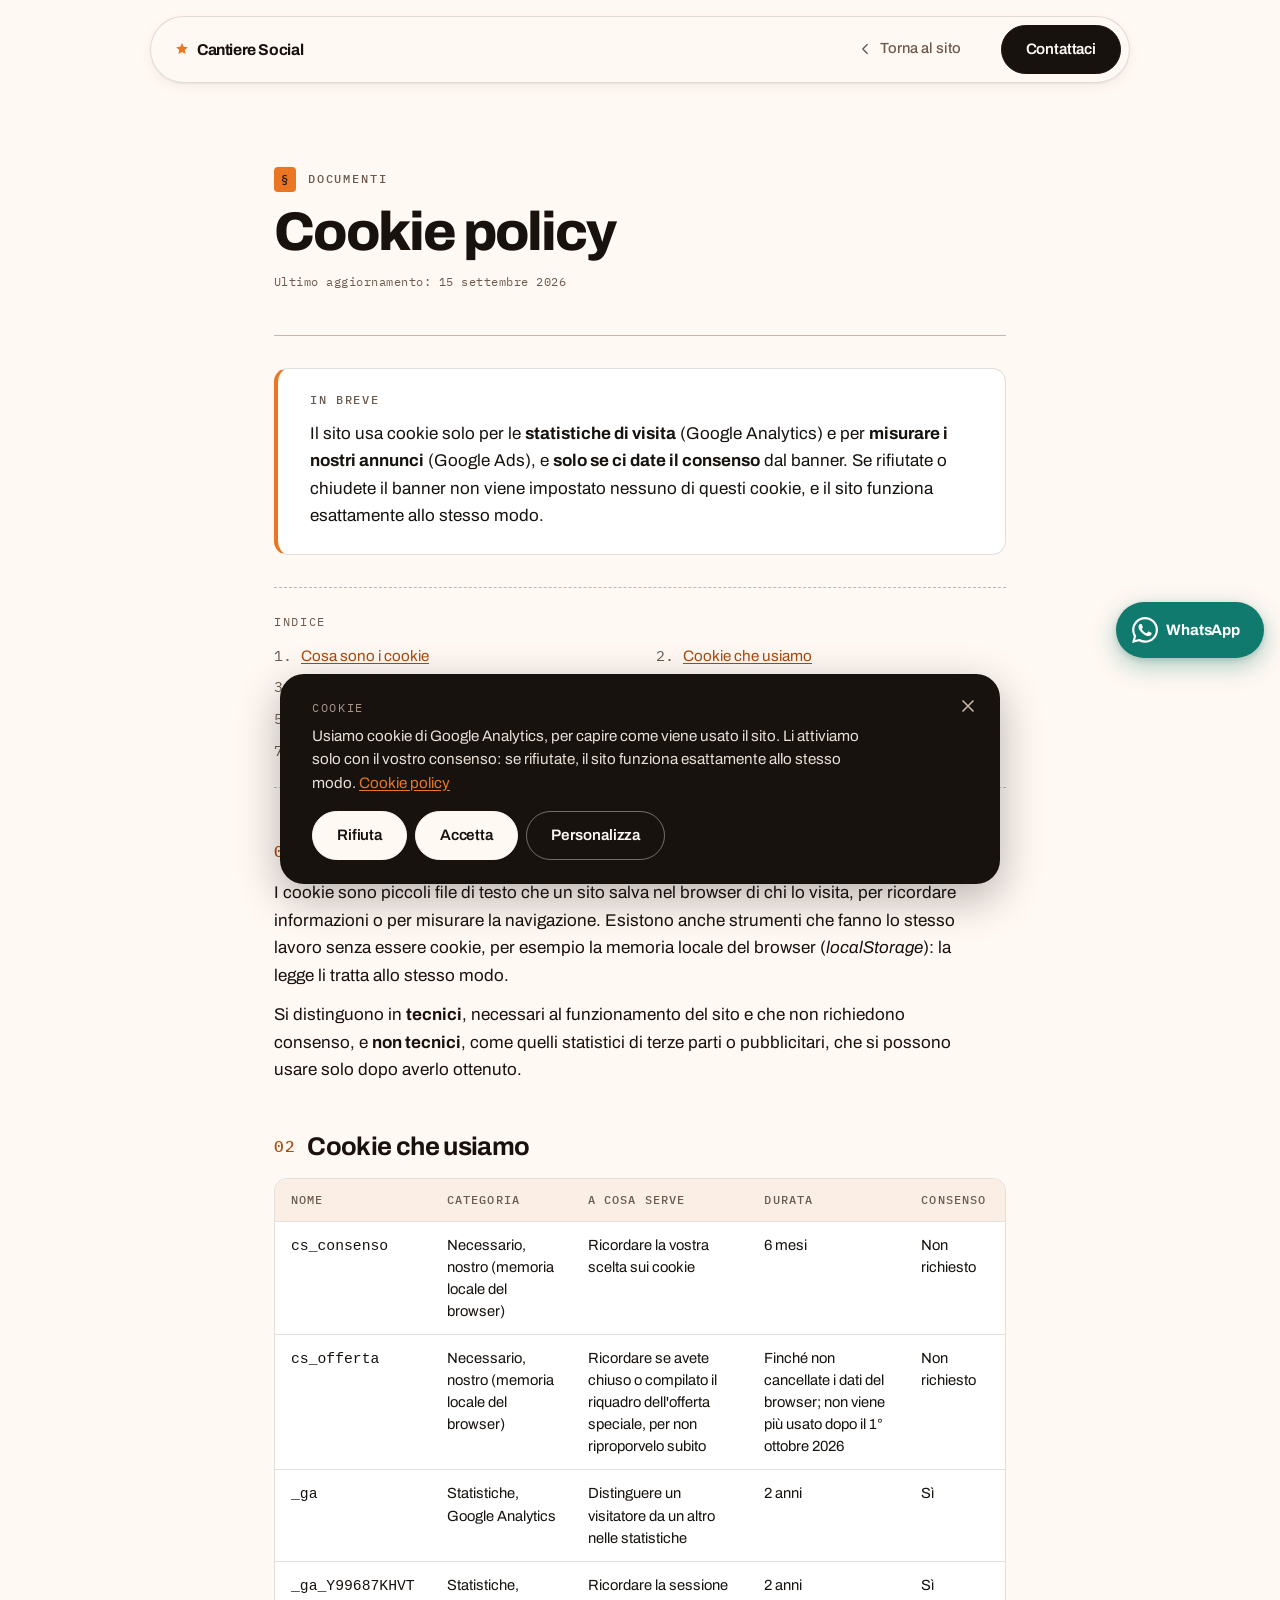
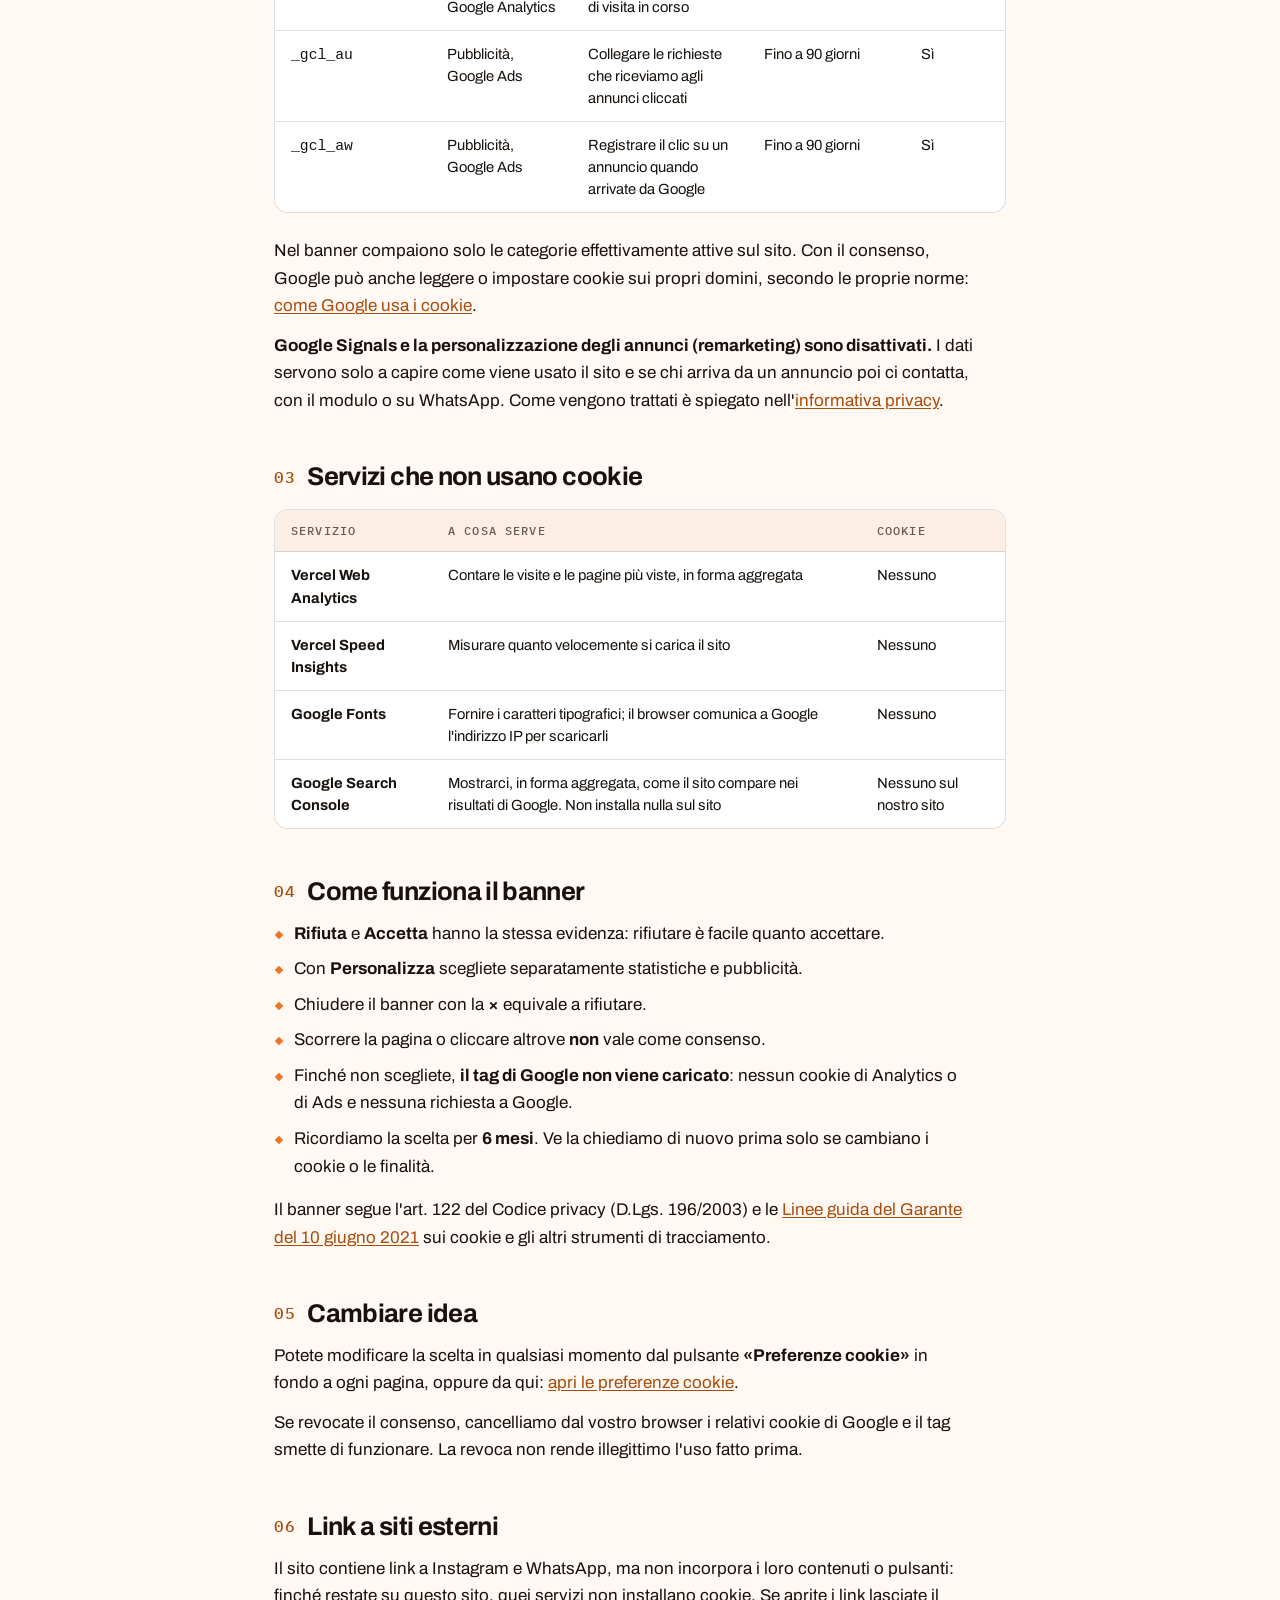
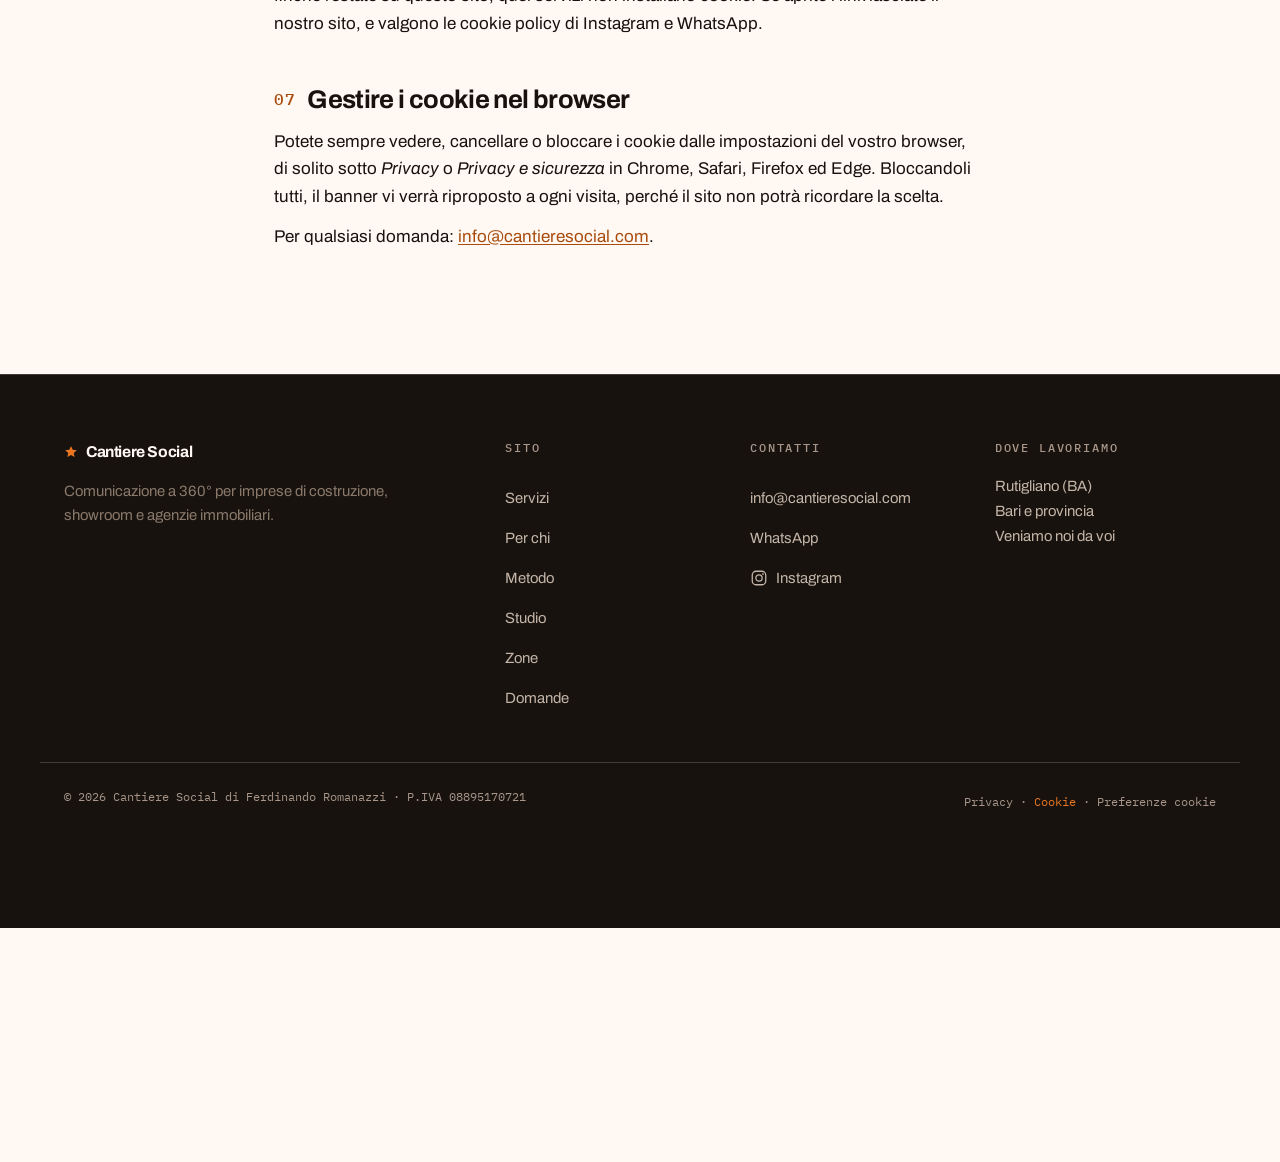
==== commit 6696a1c6: "pop-up" ====
--- a/cookie.html
+++ b/cookie.html
@@ -15,7 +15,7 @@
 <link rel="preconnect" href="https://fonts.gstatic.com" crossorigin>
 <link href="https://fonts.googleapis.com/css2?family=Archivo:wdth,wght@62..125,400..800&family=IBM+Plex+Mono:wght@400;500&display=swap" rel="stylesheet">
 <!-- ⚠️ Alzate ?v= a ogni modifica di CSS/JS, anche qui e in privacy.html -->
-<link rel="stylesheet" href="/styles.css?v=19">
+<link rel="stylesheet" href="/styles.css?v=22">
 </head>
 <body>
 
@@ -47,7 +47,7 @@
     <header class="legal__head">
       <p class="label"><span>§</span> Documenti</p>
       <h1 class="legal__title">Cookie policy</h1>
-      <p class="legal__meta">Ultimo aggiornamento: 11 settembre 2026</p>
+      <p class="legal__meta">Ultimo aggiornamento: 15 settembre 2026</p>
     </header>
 
     <section class="legal__summary" aria-labelledby="in-breve">
@@ -90,6 +90,13 @@
             <td>Necessario, nostro (memoria locale del browser)</td>
             <td>Ricordare la vostra scelta sui cookie</td>
             <td>6 mesi</td>
+            <td>Non richiesto</td>
+          </tr>
+          <tr>
+            <td><code>cs_offerta</code></td>
+            <td>Necessario, nostro (memoria locale del browser)</td>
+            <td>Ricordare se avete chiuso o compilato il riquadro dell'offerta speciale, per non riproporvelo subito</td>
+            <td>Finché non cancellate i dati del browser; non viene più usato dopo il 1° ottobre 2026</td>
             <td>Non richiesto</td>
           </tr>
           <tr>
@@ -232,7 +239,7 @@
   </div>
 </footer>
 
-<script src="/script.js?v=18" defer></script>
+<script src="/script.js?v=22" defer></script>
 <script src="/consenso.js" defer></script>
 <script defer src="/_vercel/insights/script.js"></script>
 <script defer src="/_vercel/speed-insights/script.js"></script>
--- a/styles.css
+++ b/styles.css
@@ -571,57 +571,6 @@
   clip: rect(0 0 0 0); white-space: nowrap; border: 0;
 }
 
-/* ── SETTORI ─────────────────────────────────────────────────────── */
-.sectors__grid {
-  display: grid;
-  grid-template-columns: repeat(3, 1fr);
-  gap: var(--sp-4);
-}
-.sector {
-  display: flex; flex-direction: column;
-  padding: var(--sp-6);
-  background: var(--surface);
-  border: 1px solid var(--line);
-  border-radius: var(--radius-lg);
-  border-top: 4px solid var(--orange);
-}
-.sector header {
-  display: flex; align-items: center; gap: var(--sp-3);
-  padding-bottom: var(--sp-4);
-  margin-bottom: var(--sp-4);
-  border-bottom: 1px solid var(--line);
-}
-.sector header .ico { color: var(--orange); }
-.sector h3 {
-  font-family: var(--font-display);
-  font-size: 1.1rem; font-weight: 700;
-  letter-spacing: -.02em;
-}
-.sector__claim {
-  font-family: var(--font-display);
-  font-size: 1.28rem; font-weight: 700;
-  line-height: 1.2; letter-spacing: -.03em;
-  margin-bottom: var(--sp-3);
-  text-wrap: balance;
-}
-.sector > p { color: var(--fg-muted); font-size: .96rem; }
-.sector ul {
-  margin-top: var(--sp-5); padding-top: var(--sp-4);
-  border-top: 1px dashed var(--line-strong);
-  display: flex; flex-direction: column; gap: var(--sp-2);
-}
-.sector li {
-  display: flex; align-items: flex-start; gap: var(--sp-2);
-  font-family: var(--font-mono);
-  font-size: .85rem; color: var(--fg-muted);
-  line-height: 1.45;
-}
-.sector li::before {
-  content: ""; flex: 0 0 auto;
-  width: 5px; height: 5px; margin-top: 8px;
-  background: var(--orange); transform: rotate(45deg);
-}
-
 /* ── METODO (blocco scuro) ───────────────────────────────────────── */
 .method {
   background: var(--ink);
@@ -1017,7 +966,7 @@
   .hero__media img { max-width: 420px; }
   .hero__badge { left: 0; bottom: 24px; }
 
-  .cards, .sectors__grid { grid-template-columns: repeat(2, 1fr); }
+  .cards { grid-template-columns: repeat(2, 1fr); }
   .studio__inner { grid-template-columns: 1fr; }
   .studio__media { max-width: 460px; }
   .cta__inner { grid-template-columns: 1fr; }
@@ -1050,7 +999,7 @@
   body { font-size: 16px; }
   html { scroll-padding-top: 88px; }
 
-  .cards, .sectors__grid, .quotes, .people {
+  .cards, .quotes, .people {
     grid-template-columns: 1fr;
   }
   .hero__actions .btn { flex: 1 1 auto; }
@@ -1852,33 +1801,6 @@
 .pack-confronto p { color: var(--fg-muted); max-width: 56ch; }
 .pack-confronto strong { color: var(--ink); }
 
-/* ── Settori: da dove partire ────────────────────────────────────── */
-.sector ul { margin-bottom: var(--sp-5); }
-.sector__link {
-  position: relative;
-  display: flex; flex-direction: column; gap: 2px;
-  margin-top: auto;
-  padding: var(--sp-4) 48px var(--sp-4) var(--sp-4);
-  background: var(--cream-2);
-  border-radius: var(--radius);
-  font-weight: 700; font-size: .98rem; letter-spacing: -.01em; line-height: 1.35;
-  text-decoration: none;
-  transition: background-color .18s var(--ease);
-}
-.sector__link span {
-  font-family: var(--font-mono);
-  font-size: .68rem; font-weight: 500;
-  letter-spacing: .14em; text-transform: uppercase;
-  color: var(--orange-ink);
-}
-.sector__link .ico {
-  position: absolute; right: var(--sp-4); top: 50%;
-  width: 20px; height: 20px; margin-top: -10px;
-  transition: transform .2s var(--ease);
-}
-.sector__link:hover { background: var(--orange-soft); }
-.sector__link:hover .ico { transform: translateX(4px); }
-
 /* ── Metodo: avanzamento lavori ──────────────────────────────────── */
 .avanzamento { position: relative; padding-left: 44px; }
 .avanzamento__binario {
@@ -1966,409 +1888,359 @@
   .studio__azioni .btn { width: 100%; }
 }
 
-@media (prefers-reduced-motion: reduce) {
-  .sector__link:hover .ico { transform: none; }
-}
-
 /* ═══════════════════════════════════════════════════════════════════
-   IL PROBLEMA — racconto a scene
-   Il palco resta fermo mentre si scorre; script.js imposta data-attiva
-   (0–3) e da lì cambiano titolo e schermata del telefono.
-   Senza JavaScript: scene una sotto l'altra, telefono sulla prima.
+   PER CHI LAVORIAMO — schede per settore
+   Linguette in stile targa (scritta stretta), indicatore che scorre sotto
+   quella attiva, scheda con "Da dove partire". Senza JavaScript le schede
+   sono una sotto l'altra e le linguette non compaiono.
    ═══════════════════════════════════════════════════════════════════ */
-.problema { padding-bottom: var(--sp-7); }
-.problema__claim { max-width: 18ch; }
-
-.racconto { position: relative; }
-/* 300vh: ogni scena ~50vh di scorrimento. Più alto = scene più lunghe. */
-.racconto--attivo { height: 300vh; }
-
-/* Aggancio: il browser si ferma al centro di una scena quando si smette di
-   scorrere lì vicino ("proximity"), e uno scorrimento veloce non può
-   attraversare più scene in un colpo ("scroll-snap-stop: always").
-   Fuori dalla sezione non ci sono punti di aggancio: lo scorrimento è libero. */
-html.aggancio-racconto { scroll-snap-type: y proximity; }
-.racconto__tappe { position: absolute; inset: 0; pointer-events: none; }
-.racconto__tappe i {
-  position: absolute; left: 0;
-  width: 1px; height: 1px;
-  scroll-snap-align: start;
-  scroll-snap-stop: always;
-}
-.racconto:not(.racconto--attivo) .racconto__tappe { display: none; }
-
-.racconto__palco { padding-block: var(--sp-7); }
-.racconto__area {
+.settori__testa {
   display: grid;
-  grid-template-columns: minmax(0, 1fr) auto;
-  gap: var(--sp-8);
-  align-items: center;
-}
-.racconto--attivo .racconto__palco {
-  position: sticky; top: 0;
-  display: flex; flex-direction: column;
-  height: 100vh;
-  padding-top: 96px; padding-bottom: var(--sp-6);
-}
-.racconto--attivo .racconto__area { flex: 1 1 auto; min-height: 0; align-items: stretch; }
-.racconto--attivo .racconto__testi { position: relative; }
-.racconto--attivo .telefono { align-self: center; }
-@supports (height: 100svh) {
-  .racconto--attivo .racconto__palco { height: 100svh; }
-}
-
-/* ── titoli ──────────────────────────────────────────────────────── */
-.racconto__indice { display: flex; gap: 6px; margin-bottom: var(--sp-5); }
-.racconto__indice button {
+  grid-template-columns: 1.2fr .8fr;
+  gap: var(--sp-5) var(--sp-8);
+  align-items: end;
+  margin-bottom: var(--sp-7);
+}
+.settori__nota { font-size: 1.08rem; color: var(--fg-muted); max-width: 40ch; }
+
+/* ── linguette ───────────────────────────────────────────────────── */
+.settori__tab {
   position: relative;
-  flex: 1 1 0; max-width: 128px;
-  min-height: 40px;
-  padding: 13px 0 0;
+  display: inline-flex; gap: 4px;
+  max-width: 100%;
+  margin-bottom: var(--sp-5);
+  padding: 5px;
+  background: var(--surface);
+  border: 1px solid var(--line);
+  border-radius: var(--radius-pill);
+  box-shadow: var(--shadow-sm);
+}
+.settori__tab[hidden] { display: none; }
+.settori__tab button {
+  position: relative; z-index: 1;
+  display: inline-flex; align-items: center; gap: var(--sp-2);
+  min-height: 52px;
+  padding: 0 var(--sp-5);
   background: none; border: 0;
-  text-align: left;
-  font-family: var(--font-mono);
-  font-size: .66rem; letter-spacing: .12em; text-transform: uppercase;
+  border-radius: var(--radius-pill);
+  font-family: var(--font-display);
+  font-stretch: var(--stretto);
+  font-weight: 800; font-size: 1.15rem; line-height: 1;
+  letter-spacing: .01em; text-transform: uppercase;
+  white-space: nowrap;
   color: var(--fg-muted);
   cursor: pointer;
   transition: color .25s var(--ease);
 }
-/* binario grigio + riempimento arancione che segue lo scorrimento */
-.racconto__indice button::before,
-.racconto__indice button::after {
-  content: ""; position: absolute; top: 0; left: 0; right: 0;
-  height: 3px; border-radius: 2px;
-}
-.racconto__indice button::before { background: var(--line-strong); }
-.racconto__indice button::after {
-  background: var(--orange);
-  transform-origin: left;
-  transform: scaleX(var(--riempi, 0));
-}
-.racconto__indice button.is-su,
-.racconto__indice button:hover { color: var(--ink); }
-
-.racconto__scene { display: flex; flex-direction: column; gap: var(--sp-7); }
-
-/* Scene alterne: la 1ª e la 3ª in alto, la 2ª e la 4ª in basso.
-   Ognuna entra dalla sua parte, così il cambio si vede subito. */
-.racconto--attivo .racconto__scene { position: absolute; inset: 0; display: block; }
-.racconto--attivo .racconto__scena {
-  position: absolute; left: 0; right: 0; top: 0;
-  opacity: 0;
-  transform: translateY(-40px);
-  transition: opacity .45s var(--ease), transform .6s var(--ease);
-  pointer-events: none;
-}
-.racconto--attivo .racconto__scena:nth-child(even) { top: auto; bottom: 0; transform: translateY(40px); }
-.racconto--attivo .racconto__scena.is-attiva { opacity: 1; transform: none; pointer-events: auto; }
-.racconto--attivo .racconto__scena:not(.is-attiva) .racconto__cta { visibility: hidden; }
-
-.racconto__n {
+.settori__tab button .ico { width: 22px; height: 22px; color: var(--orange-ink); transition: color .25s var(--ease); }
+.settori__tab button:hover { color: var(--ink); }
+.settori__tab button[aria-selected="true"] { color: var(--cream); }
+.settori__tab button[aria-selected="true"] .ico { color: var(--orange); }
+.settori__cursore {
+  position: absolute; z-index: 0;
+  top: 5px; bottom: 5px; left: 0;
+  width: 0;
+  background: var(--ink);
+  border-radius: var(--radius-pill);
+}
+.settori--pronte .settori__cursore { transition: transform .4s var(--ease), width .4s var(--ease); }
+
+/* ── scheda del settore ──────────────────────────────────────────── */
+.settori__schede:not(.settori--attive) .settore + .settore { margin-top: var(--sp-5); }
+.settore {
+  display: grid;
+  grid-template-columns: minmax(0, 1.35fr) minmax(0, .9fr);
+  gap: var(--sp-7);
+  padding: var(--sp-7);
+  background: var(--surface);
+  border: 1px solid var(--line);
+  border-radius: var(--radius-lg);
+}
+.settore[hidden] { display: none; }
+.settore:focus-visible { outline-offset: 4px; }
+.settore.is-entra { animation: settore-entra .45s var(--ease); }
+@keyframes settore-entra {
+  from { opacity: 0; transform: translateY(14px); }
+  to   { opacity: 1; transform: none; }
+}
+
+.settore__chi {
   display: inline-flex; align-items: center; gap: var(--sp-2);
   margin-bottom: var(--sp-4);
   font-family: var(--font-mono);
-  font-size: .8rem; font-weight: 500; letter-spacing: .1em; text-transform: uppercase;
+  font-size: .72rem; letter-spacing: .14em; text-transform: uppercase;
   color: var(--orange-ink);
 }
-.racconto__n::before { content: ""; width: 28px; height: 3px; border-radius: 2px; background: var(--orange); }
-
-.racconto__t {
+.settore__chi .ico { width: 20px; height: 20px; }
+.settore__claim {
+  margin-bottom: var(--sp-5);
   font-family: var(--font-display);
   font-weight: 800;
-  font-size: clamp(2.3rem, 5vw, 4.4rem);
-  line-height: .98;
-  letter-spacing: -.045em;
+  font-size: clamp(1.8rem, 3.4vw, 2.8rem);
+  line-height: 1.04; letter-spacing: -.04em;
   text-wrap: balance;
 }
-.racconto__t span { display: block; font-weight: 700; color: var(--fg-faint); }
-.racconto__scena--svolta .racconto__t span { color: var(--orange-ink); }
-.racconto__cta { margin-top: var(--sp-6); }
-
-.racconto__scorri {
-  display: inline-flex; align-items: center; gap: var(--sp-3);
-  margin-top: var(--sp-7);
-  font-family: var(--font-mono);
-  font-size: .72rem; letter-spacing: .16em; text-transform: uppercase;
+.settore__claim span { display: block; font-weight: 700; color: var(--fg-faint); }
+.settore__testo { margin-bottom: var(--sp-6); font-size: 1.06rem; color: var(--fg-muted); max-width: 56ch; }
+.settore__sub {
+  margin-bottom: var(--sp-3);
+  font-family: var(--font-mono);
+  font-size: .68rem; letter-spacing: .16em; text-transform: uppercase;
   color: var(--fg-muted);
-  transition: opacity .3s var(--ease);
-}
-.racconto__scorri i {
-  width: 9px; height: 9px;
-  border-right: 2px solid currentColor; border-bottom: 2px solid currentColor;
-  transform: rotate(45deg);
-  animation: racconto-scorri 1.4s ease-in-out infinite;
-}
-@keyframes racconto-scorri {
-  0%, 100% { transform: translateY(-3px) rotate(45deg); }
-  50%      { transform: translateY(3px) rotate(45deg); }
-}
-.racconto--attivo .racconto__scorri { position: absolute; left: 0; bottom: 0; margin: 0; }
-.racconto:not([data-attiva="0"]) .racconto__scorri { opacity: 0; }
-.racconto:not(.racconto--attivo) .racconto__indice,
-.racconto:not(.racconto--attivo) .racconto__scorri { display: none; }
-
-/* ── il telefono (tutto in em: si ridimensiona con --tel-w) ─────── */
-.telefono {
-  --tel-w: clamp(240px, calc((100vh - 240px) * .47), 320px);
+}
+.settore__formati { display: flex; flex-wrap: wrap; gap: var(--sp-2); }
+.settore__formati li {
+  display: inline-flex; align-items: center; gap: var(--sp-2);
+  padding: 8px 14px;
+  background: var(--cream-2);
+  border-radius: var(--radius-pill);
+  font-size: .92rem; font-weight: 600; line-height: 1.3;
+}
+.settore__formati li::before {
+  content: ""; flex: 0 0 auto;
+  width: 6px; height: 6px;
+  background: var(--orange); transform: rotate(45deg);
+}
+
+/* da dove partire: il pacchetto consigliato */
+.settore__partenza {
+  position: relative; align-self: start;
+  display: flex; flex-direction: column; gap: var(--sp-3);
+  padding: calc(var(--sp-6) + 8px) var(--sp-6) var(--sp-5);
+  background: var(--ink); color: var(--fg-inv);
+  border-radius: var(--radius-lg);
+  overflow: hidden;
+}
+.settore__partenza::before { content: ""; position: absolute; inset: 0 0 auto 0; height: 8px; background: var(--nastro); }
+.settore__partenza .settore__sub { margin-bottom: 0; color: var(--fg-inv-muted); }
+.settore__pacchetto { font-weight: 700; font-size: 1.12rem; letter-spacing: -.015em; }
+.settore__prezzo {
+  display: flex; align-items: baseline; flex-wrap: wrap; gap: 0 var(--sp-2);
+  font-family: var(--font-display);
+  font-stretch: var(--stretto);
+  font-weight: 800; font-size: clamp(3rem, 5vw, 4rem); line-height: .9;
+  color: var(--orange);
+}
+.settore__prezzo small {
+  font-family: var(--font-mono); font-stretch: 100%;
+  font-size: .78rem; font-weight: 500; letter-spacing: .04em;
+  color: var(--fg-inv-muted);
+}
+.settore__perche { margin-bottom: var(--sp-2); font-size: .95rem; color: #DCCFC4; }
+.settore__altri { display: flex; flex-wrap: wrap; justify-content: center; gap: 0 var(--sp-5); font-size: .9rem; }
+.settore__altri a {
+  display: inline-flex; align-items: center; min-height: 40px;
+  font-weight: 600; color: var(--fg-inv);
+  text-underline-offset: 3px;
+}
+.settore__altri a:hover { color: var(--orange); }
+
+.settori__fuori { margin-top: var(--sp-5); text-align: center; color: var(--fg-muted); }
+.settori__fuori a { color: var(--orange-ink); font-weight: 600; text-underline-offset: 3px; }
+.settori__fuori a:hover { color: var(--ink); }
+
+@media (max-width: 1024px) {
+  .settori__testa { grid-template-columns: 1fr; }
+  .settore { grid-template-columns: 1fr; gap: var(--sp-6); padding: var(--sp-6); }
+}
+@media (max-width: 720px) {
+  .settori__tab { display: flex; width: 100%; }
+  .settori__tab button {
+    flex: 1 1 0; min-width: 0;
+    flex-direction: column; justify-content: center; gap: 5px;
+    min-height: 66px;
+    padding: 6px 4px;
+    font-size: .9rem; line-height: 1.05;
+    white-space: normal; text-align: center;
+  }
+  .settore { padding: var(--sp-5); }
+  .settore__partenza { padding: calc(var(--sp-5) + 8px) var(--sp-5) var(--sp-4); }
+}
+@media (prefers-reduced-motion: reduce) {
+  .settore.is-entra { animation: none; }
+}
+
+/* ═══════════════════════════════════════════════════════════════════
+   OFFERTA SPECIALE — pop-up a forma di cartello dei lavori
+   Lo costruisce script.js (blocco "OFFERTA SPECIALE"). È un <dialog>:
+   il browser gestisce focus, tasto Esc e sfondo scuro.
+   ═══════════════════════════════════════════════════════════════════ */
+.offerta {
+  width: min(440px, calc(100vw - 24px));
+  max-width: none;
+  max-height: calc(100vh - 24px);
+  margin: auto;
+  padding: 0;
+  border: 0;
+  background: transparent;
+  color: var(--ink);
+  overflow-y: auto;
+  overscroll-behavior: contain;
+}
+@supports (height: 100dvh) {
+  .offerta { max-height: calc(100dvh - 24px); }
+}
+.offerta::backdrop {
+  background: rgba(23, 18, 14, .62);
+  -webkit-backdrop-filter: blur(3px);
+  backdrop-filter: blur(3px);
+}
+
+.offerta__cartello {
   position: relative;
-  width: var(--tel-w);
-  aspect-ratio: 9 / 19.2;
-  padding: calc(var(--tel-w) * .034);
-  justify-self: center;
-  background: var(--ink);
-  border-radius: calc(var(--tel-w) * .16);
-  box-shadow:
-    inset 0 0 0 1.5px #3A2E25,
-    0 44px 80px -34px rgba(23, 18, 14, .6),
-    0 18px 30px -18px rgba(23, 18, 14, .35);
-  font-size: calc(var(--tel-w) / 27);
-  line-height: 1.3;
-}
-@supports (height: 100svh) {
-  .telefono { --tel-w: clamp(240px, calc((100svh - 240px) * .47), 320px); }
-}
-/* Il telefono sale piano lungo la sezione (riscontro continuo) e cambia
-   inclinazione a ogni problema; alla svolta torna dritto: prima il caos,
-   poi l'ordine. */
-.racconto--attivo .telefono {
-  --tilt: -3deg;
-  transform: translateY(calc((.5 - var(--corsa, .5)) * 48px)) rotate(var(--tilt));
-  transition: transform .6s var(--ease), top .6s var(--ease);
-}
-.racconto[data-attiva="1"] .telefono { --tilt: 3deg; }
-.racconto[data-attiva="3"] .telefono { --tilt: 0deg; }
-
-.telefono__isola {
-  position: absolute; z-index: 3;
-  top: calc(var(--tel-w) * .06); left: 35%;
-  width: 30%; height: calc(var(--tel-w) * .075);
-  background: var(--ink); border-radius: 99px;
-}
-.telefono__schermo {
-  position: relative; height: 100%;
+  background: var(--surface);
+  border: 2px solid var(--ink);
+  border-radius: 8px;
   overflow: hidden;
-  background: #fff;
-  border-radius: calc(var(--tel-w) * .126);
-}
-
-.schermo {
-  position: absolute; inset: 0;
-  display: flex; flex-direction: column; gap: .8em;
-  padding: 3.4em 1.1em 1.1em;
-  color: var(--ink);
-  opacity: 0;
-  transform: translateY(1em) scale(.98);
-  transition: opacity .45s var(--ease), transform .5s var(--ease);
-}
-.racconto[data-attiva="0"] [data-schermo="0"],
-.racconto[data-attiva="1"] [data-schermo="1"],
-.racconto[data-attiva="2"] [data-schermo="2"],
-.racconto[data-attiva="3"] [data-schermo="3"] { opacity: 1; transform: none; }
-
-/* profilo social */
-.ig__barra { display: flex; align-items: center; justify-content: space-between; font-size: 1.05em; }
-.ig__barra b { font-weight: 700; letter-spacing: -.01em; }
-.ig__barra i {
-  width: 1.3em; height: .32em;
-  background: radial-gradient(circle, var(--ink) 45%, transparent 50%) 0 0 / .44em .32em repeat-x;
-}
-.ig__testa { display: flex; align-items: center; gap: 1em; }
-.ig__avatar {
-  position: relative; flex: 0 0 auto;
-  width: 4.6em; height: 4.6em; border-radius: 50%;
-  background: var(--cream-2);
-  box-shadow: 0 0 0 .2em #fff, 0 0 0 .34em #E4D8CD;
-}
-.ig__avatar::after {
-  content: ""; position: absolute; inset: 28%;
-  background: var(--fg-faint);
-  clip-path: polygon(50% 0%, 61% 35%, 98% 35%, 68% 57%, 79% 91%, 50% 70%, 21% 91%, 32% 57%, 2% 35%, 39% 35%);
-}
-.ig__avatar--storia { box-shadow: 0 0 0 .2em #fff, 0 0 0 .42em var(--orange); }
-.ig__avatar--storia::after { background: var(--orange); }
-.ig__righe { flex: 1; display: flex; flex-direction: column; gap: .45em; }
-.ig__righe i { height: .55em; border-radius: 99px; background: #EFE6DD; }
-.ig__righe i.corta { width: 58%; }
-.ig__avviso {
-  align-self: flex-start;
-  padding: .35em .8em;
-  border-radius: 99px;
-  background: var(--orange-soft); color: var(--orange-ink);
-  font-family: var(--font-mono); font-size: .85em; font-weight: 500;
-}
-.ig__avviso--oggi { background: var(--ink); color: var(--cream); }
-.ig__griglia { display: grid; grid-template-columns: repeat(3, 1fr); gap: .25em; }
-.ig__cella { aspect-ratio: 1; border: .1em dashed #E0D3C7; border-radius: .2em; }
-.ig__cella--piena { border: 0; background: repeating-linear-gradient(-45deg, #EFE5DB 0 .5em, #E6D9CC .5em 1em); }
-.ig__cella--dopo {
-  position: relative; border: 0;
-  opacity: 0; transform: scale(.7);
-  transition: opacity .35s var(--ease), transform .45s var(--ease);
-  transition-delay: calc(var(--i) * 60ms + .2s);
-}
-.ig__cella--dopo:nth-child(3n+1) { background: var(--orange); }
-.ig__cella--dopo:nth-child(3n+2) { background: var(--ink); }
-.ig__cella--dopo:nth-child(3n)   { background: #F3C9A4; }
-.ig__cella--dopo:nth-child(odd)::after {
-  content: ""; position: absolute; top: .55em; right: .55em;
-  border-left: .6em solid #fff;
-  border-top: .38em solid transparent; border-bottom: .38em solid transparent;
-}
-.racconto[data-attiva="3"] .ig__cella--dopo { opacity: 1; transform: none; }
-
-/* ricerca su Google */
-.g__cerca {
-  display: flex; align-items: center; gap: .7em;
-  padding: .8em 1em;
-  border-radius: 99px;
-  box-shadow: 0 .1em .6em rgba(23, 18, 14, .16);
-  font-size: .95em;
-}
-.g__cerca i {
-  position: relative; flex: 0 0 auto;
-  width: .85em; height: .85em;
-  border: .16em solid var(--fg-muted); border-radius: 50%;
-}
-.g__cerca i::after {
-  content: ""; position: absolute; right: -.42em; bottom: -.22em;
-  width: .45em; height: .16em;
-  background: var(--fg-muted); transform: rotate(45deg);
-}
-.g__mappa {
-  position: relative; height: 8.5em; flex: 0 0 auto;
-  border-radius: .7em;
-  background-color: #ECEFE6;
-  background-image:
-    linear-gradient(90deg, #fff .28em, transparent .28em),
-    linear-gradient(0deg, #fff .28em, transparent .28em);
-  background-size: 4.4em 3.2em;
-}
-.g__pin {
-  position: absolute; width: 1.1em; height: 1.1em;
-  background: #D9483B;
-  border-radius: 50% 50% 50% 0;
-  transform: rotate(-45deg);
-}
-.g__pin:nth-child(1) { left: 22%; top: 28%; }
-.g__pin:nth-child(2) { left: 56%; top: 54%; }
-.g__pin:nth-child(3) { left: 76%; top: 20%; }
-.g__scheda {
-  position: relative;
-  display: flex; flex-direction: column; gap: .12em;
-  padding: .7em .9em;
-  border: .1em solid #ECE3DA; border-radius: .7em;
-}
-.g__scheda b { font-size: 1.05em; }
-.g__scheda span { font-size: .85em; color: var(--fg-muted); }
-.g__scheda em { font-style: normal; font-size: .8em; font-weight: 600; color: #1F5FBF; }
-.g__scheda--voi { border: .13em dashed var(--orange); background: var(--cream); }
-.g__scheda--voi b, .g__scheda--voi span, .g__scheda--voi em { color: var(--fg-faint); }
-.g__scheda--voi small {
-  position: absolute; top: -.75em; right: .8em;
-  padding: .1em .6em;
-  background: var(--orange); color: var(--ink);
-  border-radius: 99px;
-  font-family: var(--font-mono); font-size: .75em; font-weight: 500;
-}
-
-/* schermo bloccato con le notifiche */
-.schermo--blocco {
-  padding-top: 4.2em;
-  background: linear-gradient(170deg, #33271E, #120D0A 72%);
-  color: var(--cream);
-  text-align: center;
-}
-.blocco__giorno { font-size: 1.05em; opacity: .75; }
-.blocco__ora {
-  margin-bottom: .5em;
+  transform-origin: 50% 0;
+}
+@media (prefers-reduced-motion: no-preference) {
+  .offerta[open] .offerta__cartello { animation: offerta-appendi .9s var(--ease) both; }
+}
+@keyframes offerta-appendi {
+  0%   { opacity: 0; transform: translateY(-24px) rotate(-2deg); }
+  55%  { opacity: 1; transform: translateY(0) rotate(.8deg); }
+  80%  { transform: rotate(-.3deg); }
+  100% { transform: none; }
+}
+
+.offerta__nastro { height: 14px; background: var(--nastro); border-bottom: 2px solid var(--ink); }
+.offerta__bullone {
+  position: absolute; top: 26px;
+  width: 9px; height: 9px; border-radius: 50%;
+  background: radial-gradient(circle at 35% 35%, #fff 0 18%, #B7A89C 30%, #6B5B4E 100%);
+  box-shadow: 0 0 0 1px rgba(23, 18, 14, .35);
+}
+.offerta__bullone--sx { left: 12px; }
+.offerta__bullone--dx { right: 12px; }
+
+.offerta__chiudi {
+  position: absolute; top: 22px; right: 28px;
+  display: grid; place-items: center;
+  width: 40px; height: 40px;
+  padding: 0; border: 0; border-radius: 50%;
+  background: var(--cream-2); color: var(--ink);
+  cursor: pointer;
+  transition: background-color .18s var(--ease);
+}
+.offerta__chiudi:hover { background: var(--orange-soft); }
+.offerta__chiudi svg { width: 18px; height: 18px; }
+
+.offerta__testa { padding: var(--sp-4) 72px; text-align: center; }
+.offerta__ente {
+  margin-bottom: 6px;
+  font-family: var(--font-mono);
+  font-size: .66rem; letter-spacing: .16em; text-transform: uppercase;
+  color: var(--orange-ink);
+}
+.offerta__t {
   font-family: var(--font-display);
   font-stretch: var(--stretto);
-  font-weight: 800; font-size: 5.6em; line-height: .9;
-  letter-spacing: -.02em;
-}
-.notifica {
-  display: flex; flex-direction: column; gap: .15em;
-  padding: .75em .95em;
-  border-radius: 1em;
-  background: rgba(255, 248, 243, .14);
-  text-align: left;
-  font-size: .95em; line-height: 1.3;
-  opacity: 0; transform: translateY(-.8em);
-  transition: opacity .4s var(--ease), transform .45s var(--ease);
-}
-.notifica b { font-size: .9em; }
-.notifica span { opacity: .85; }
-.schermo--blocco .notifica:nth-of-type(1) { transition-delay: .2s; }
-.schermo--blocco .notifica:nth-of-type(2) { transition-delay: .55s; }
-.schermo--blocco .notifica:nth-of-type(3) { transition-delay: .9s; }
-.racconto[data-attiva="2"] .schermo--blocco .notifica { opacity: 1; transform: none; }
-
-.notifica--nuova {
+  font-weight: 800;
+  font-size: clamp(2rem, 8.4vw, 2.6rem);
+  line-height: .95; letter-spacing: -.01em;
+  text-transform: uppercase;
+  text-wrap: balance;
+}
+
+.offerta__dati { border-top: 2px solid var(--ink); }
+.offerta__dati > div {
+  display: grid; grid-template-columns: 92px 1fr; gap: var(--sp-3);
+  align-items: baseline;
+  padding: 9px var(--sp-5);
+  border-bottom: 1px solid var(--line);
+}
+.offerta__dati dt {
+  font-family: var(--font-mono);
+  font-size: .64rem; letter-spacing: .12em; text-transform: uppercase;
+  color: var(--fg-muted);
+}
+.offerta__dati dd { font-weight: 600; font-size: .95rem; line-height: 1.35; }
+.offerta__dati dd strong { color: var(--orange-ink); }
+.offerta__prezzo { display: flex; align-items: baseline; flex-wrap: wrap; gap: 0 var(--sp-2); }
+.offerta__prezzo b {
+  font-family: var(--font-display);
+  font-stretch: var(--stretto);
+  font-weight: 800; font-size: 2.6rem; line-height: .9;
+  color: var(--orange-deep);
+}
+.offerta__prezzo small { font-family: var(--font-mono); font-size: .7rem; font-weight: 400; color: var(--fg-muted); }
+
+.offerta__sub {
+  padding: 7px var(--sp-5);
   background: var(--ink); color: var(--cream);
-  border-left: .3em solid var(--orange);
-  box-shadow: 0 .6em 1.4em -.6em rgba(23, 18, 14, .5);
-  transition-delay: .9s;
-}
-.racconto[data-attiva="3"] .notifica--nuova { opacity: 1; transform: none; }
-
-/* ── telefono e titoli su schermi stretti ────────────────────────── */
-@media (max-width: 860px) {
-  .racconto--attivo { height: 280vh; }
-  .racconto__area { grid-template-columns: 1fr; gap: var(--sp-6); }
-  .racconto--attivo .racconto__palco { padding-top: 92px; padding-bottom: var(--sp-4); }
-
-  /* Testi e telefono si scambiano di posto a ogni scena:
-     titolo in alto e telefono sotto, poi telefono in alto e titolo sotto. */
-  .racconto--attivo .racconto__area { display: block; position: relative; }
-  .racconto--attivo .racconto__testi { position: absolute; inset: 0; }
-  .racconto--attivo .telefono {
-    position: absolute; left: 50%;
-    margin-left: calc(var(--tel-w) / -2);
-    top: calc(100% - var(--tel-w) * 2.1334);
-    transform: rotate(var(--tilt));
-  }
-  .racconto[data-attiva="1"] .telefono,
-  .racconto[data-attiva="3"] .telefono { top: 0; }
-  .racconto__indice { margin-bottom: var(--sp-4); }
-  .racconto__n { margin-bottom: var(--sp-2); font-size: .72rem; }
-  .racconto__t { font-size: clamp(1.7rem, 7.2vw, 2.6rem); }
-  .racconto__cta { margin-top: var(--sp-4); }
-  .racconto__scorri { display: none; }
-  .telefono { --tel-w: clamp(160px, calc((100vh - 410px) * .47), 280px); }
-  @supports (height: 100svh) {
-    .telefono { --tel-w: clamp(160px, calc((100svh - 410px) * .47), 280px); }
-  }
-}
-/* Schermi bassi (su iPhone la barra di Safari toglie spazio): l'indice
-   resta sempre visibile, si rimpiccioliscono per gradi titoli e telefono. */
-@media (max-width: 860px) and (max-height: 760px) {
-  .racconto__t { font-size: 1.55rem; }
-  .racconto__n { margin-bottom: 6px; }
-  .racconto__cta { margin-top: var(--sp-3); }
-  .telefono { --tel-w: clamp(140px, calc((100vh - 410px) * .47), 280px); }
-  @supports (height: 100svh) {
-    .telefono { --tel-w: clamp(140px, calc((100svh - 410px) * .47), 280px); }
-  }
-}
-@media (max-width: 860px) and (max-height: 640px) {
-  .racconto__indice { margin-bottom: 10px; }
-  .racconto__indice button { min-height: 30px; padding-top: 9px; font-size: .6rem; }
-  .racconto__t { font-size: 1.35rem; }
-  .racconto__cta { min-height: 46px; padding-block: 10px; }
-  .telefono, .racconto--attivo .telefono { --tel-w: 130px; }
-}
-@media (max-width: 860px) and (max-height: 580px) {
-  .telefono, .racconto--attivo .telefono { --tel-w: 112px; }
-  .racconto__t { font-size: 1.25rem; }
-}
-
-/* il pulsante WhatsApp si fa da parte durante il racconto (script.js),
-   tranne se la finestra è aperta */
-.wa { transition: bottom .25s var(--ease), opacity .3s var(--ease), transform .3s var(--ease); }
-body.racconto-in-vista .wa:not(.is-aperta) { opacity: 0; transform: translateY(16px); pointer-events: none; }
-
-@media (prefers-reduced-motion: reduce) {
-  .racconto__scorri i { animation: none; }
-  .racconto--attivo .racconto__scena { transform: none; }
-  .racconto--attivo .telefono { transform: none; }
-}
+  font-family: var(--font-mono);
+  font-size: .66rem; letter-spacing: .14em; text-transform: uppercase;
+}
+
+.offerta__form { padding: var(--sp-4) var(--sp-5) var(--sp-5); }
+.offerta__campo { margin-bottom: var(--sp-3); }
+.offerta__campo label { display: block; margin-bottom: 5px; font-size: .84rem; font-weight: 600; }
+.offerta__campo input {
+  width: 100%;
+  min-height: 46px;
+  padding: 10px var(--sp-4);
+  background: var(--surface);
+  border: 1.5px solid var(--line-strong);
+  border-radius: 10px;
+  font-size: 16px;   /* evita lo zoom automatico su iOS */
+  transition: border-color .18s var(--ease), box-shadow .18s var(--ease);
+}
+.offerta__campo input:focus { outline: none; border-color: var(--ink); box-shadow: 0 0 0 3px rgba(234, 118, 33, .3); }
+.offerta__campo input[aria-invalid="true"] { border-color: #C0281E; }
+.offerta__err { margin-top: 5px; font-size: .8rem; line-height: 1.35; color: #C0281E; }
+.offerta__err[hidden] { display: none; }
+.offerta__check {
+  display: grid; grid-template-columns: 22px 1fr; gap: 4px var(--sp-2);
+  align-items: start;
+  margin: var(--sp-2) 0 var(--sp-4);
+}
+.offerta__check input { width: 20px; height: 20px; margin: 1px 0 0; accent-color: var(--ink); }
+.offerta__check label { font-size: .86rem; line-height: 1.4; color: var(--fg-muted); }
+.offerta__check a { color: var(--orange-ink); font-weight: 600; }
+.offerta__check .offerta__err { grid-column: 1 / -1; margin-top: 0; }
+.offerta__stato:not(:empty) { margin-top: var(--sp-3); font-size: .86rem; line-height: 1.4; color: #C0281E; text-align: center; }
+.offerta__nota { margin-top: var(--sp-3); font-size: .78rem; text-align: center; color: var(--fg-muted); }
+
+.offerta__fatto { padding: var(--sp-6) var(--sp-5); text-align: center; }
+.offerta__fatto-t {
+  margin-bottom: var(--sp-3);
+  font-family: var(--font-display);
+  font-stretch: var(--stretto);
+  font-weight: 800; font-size: 2.2rem; line-height: .95;
+  text-transform: uppercase;
+}
+.offerta__fatto p { color: var(--fg-muted); }
+.offerta__fatto .btn { margin-top: var(--sp-5); }
+.offerta__wa {
+  display: inline-flex; align-items: center; min-height: 44px;
+  margin-top: var(--sp-2);
+  font-weight: 600; color: var(--orange-ink);
+  text-underline-offset: 3px;
+}
+
+/* schermi bassi (telefoni con la barra del browser): il pulsante deve
+   restare visibile senza scorrere */
+@media (max-height: 760px) {
+  .offerta__nastro { height: 10px; }
+  .offerta__bullone { top: 20px; }
+  .offerta__chiudi { top: 16px; }
+  .offerta__testa { padding-block: 10px; }
+  .offerta__t { font-size: 1.85rem; }
+  .offerta__dati > div { padding-block: 6px; }
+  .offerta__prezzo b { font-size: 2.1rem; }
+  .offerta__sub { padding-block: 5px; }
+  .offerta__form { padding-top: var(--sp-3); padding-bottom: var(--sp-4); }
+  .offerta__campo { margin-bottom: 10px; }
+  .offerta__campo label { margin-bottom: 3px; }
+  .offerta__campo input { min-height: 42px; padding-block: 8px; }
+  .offerta__check { margin: 6px 0 var(--sp-3); }
+  .offerta__nota { margin-top: 8px; }
+}
+
+@media (max-width: 420px) {
+  .offerta__testa { padding-inline: 56px; }
+  .offerta__chiudi { right: 22px; width: 36px; height: 36px; }
+  .offerta__dati > div { grid-template-columns: 78px 1fr; padding-inline: var(--sp-4); }
+  .offerta__sub, .offerta__form { padding-inline: var(--sp-4); }
+}
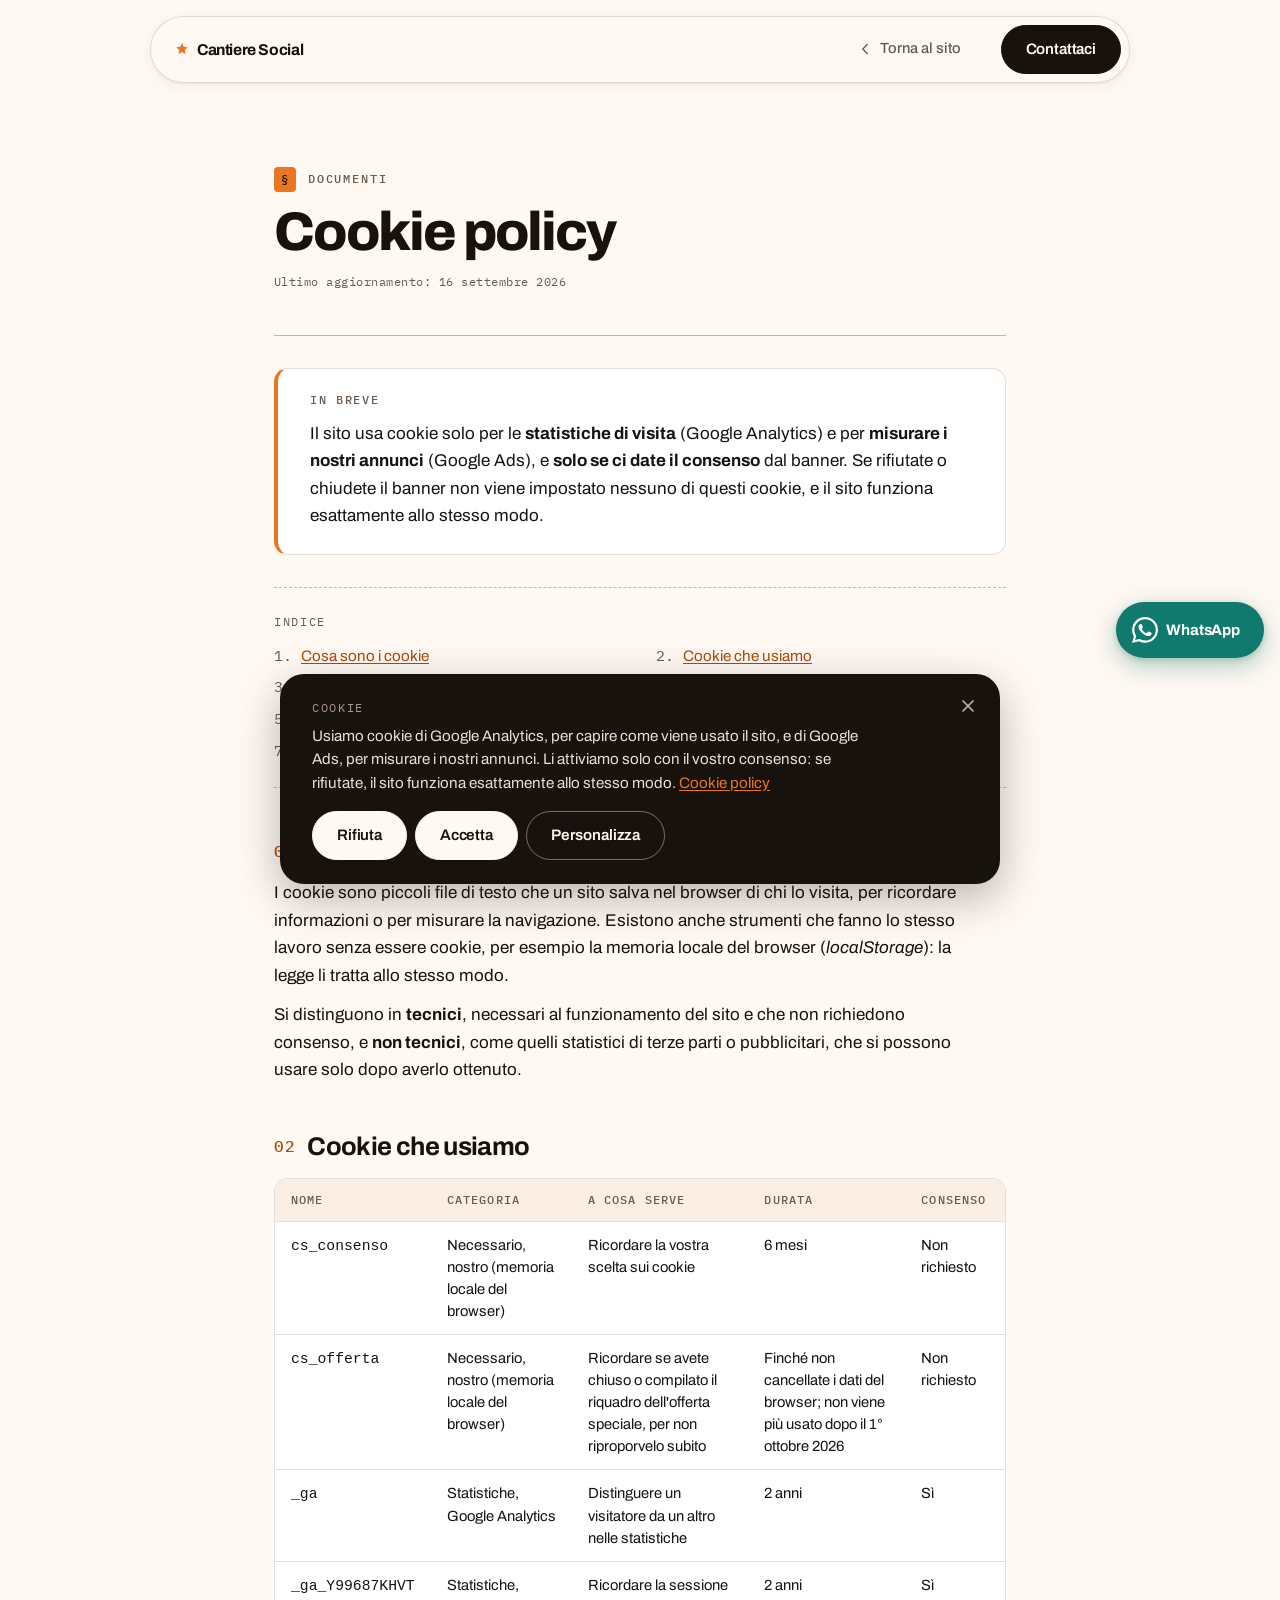
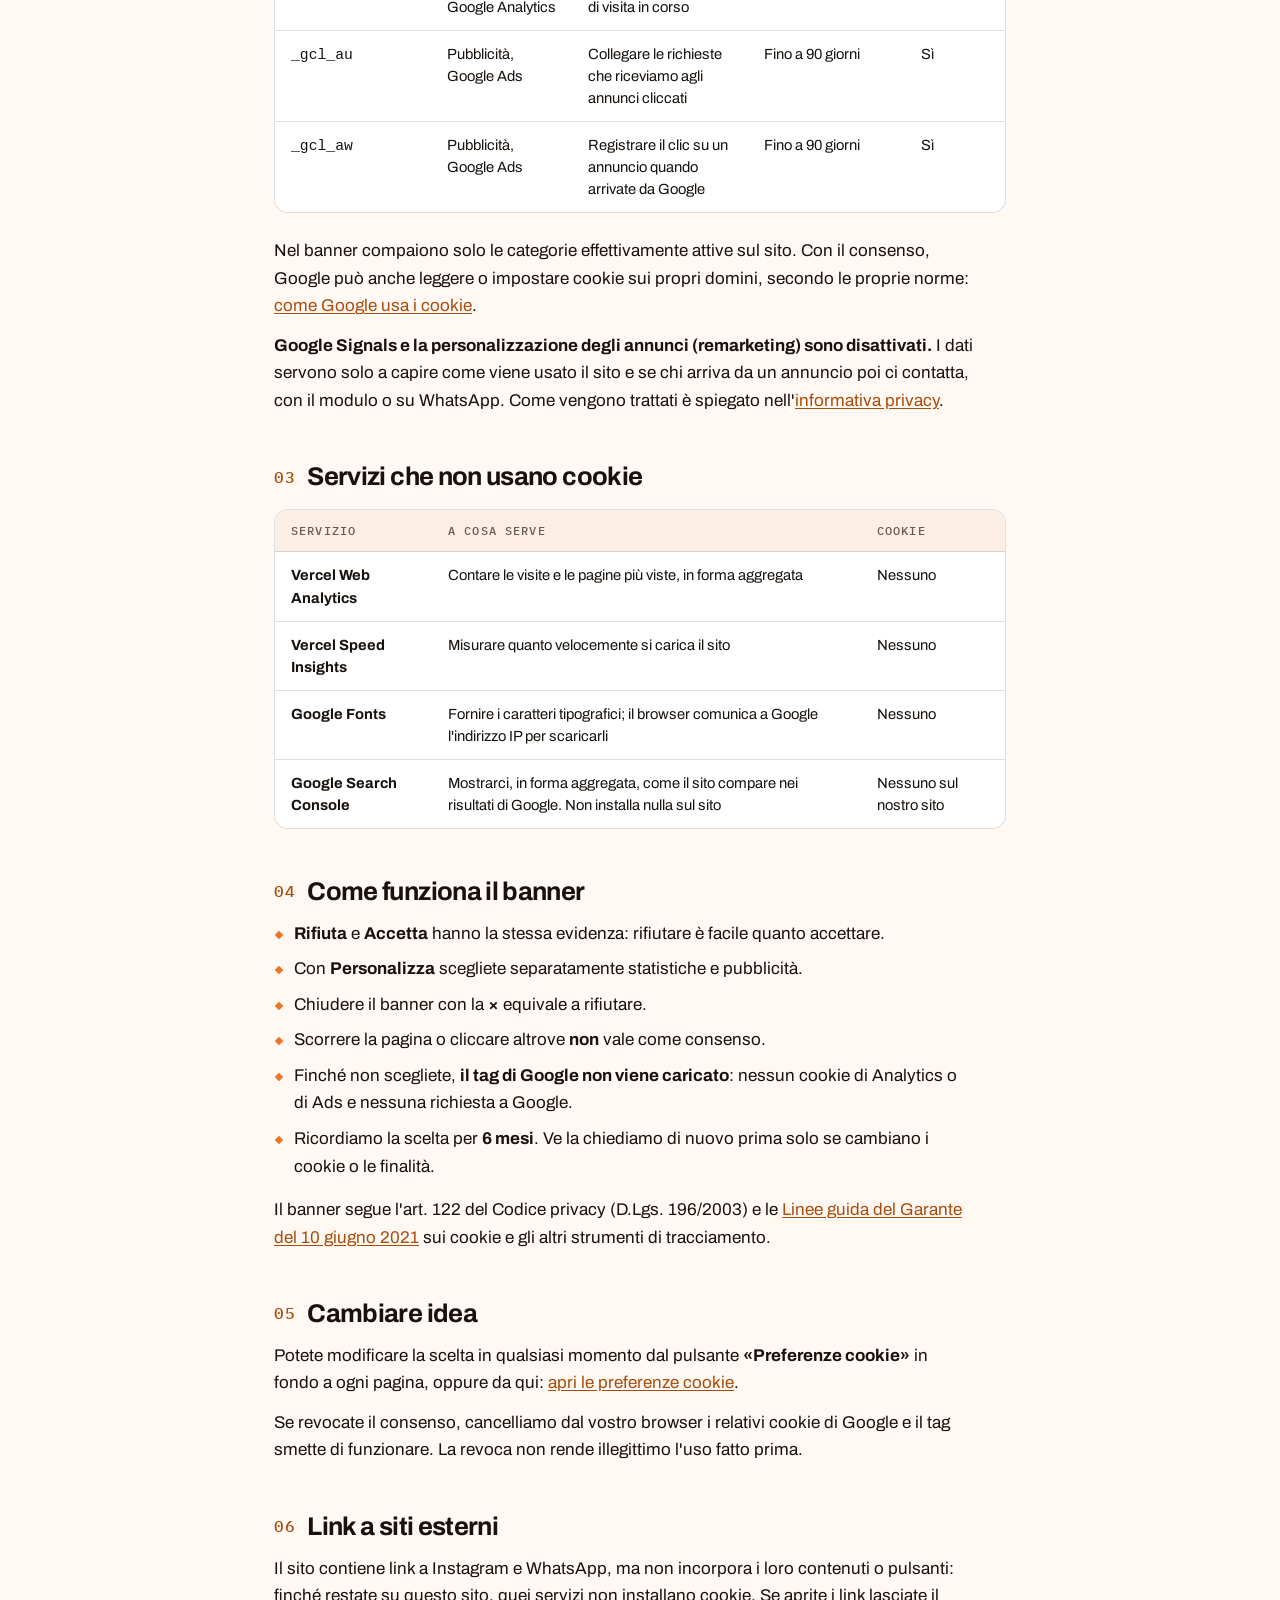
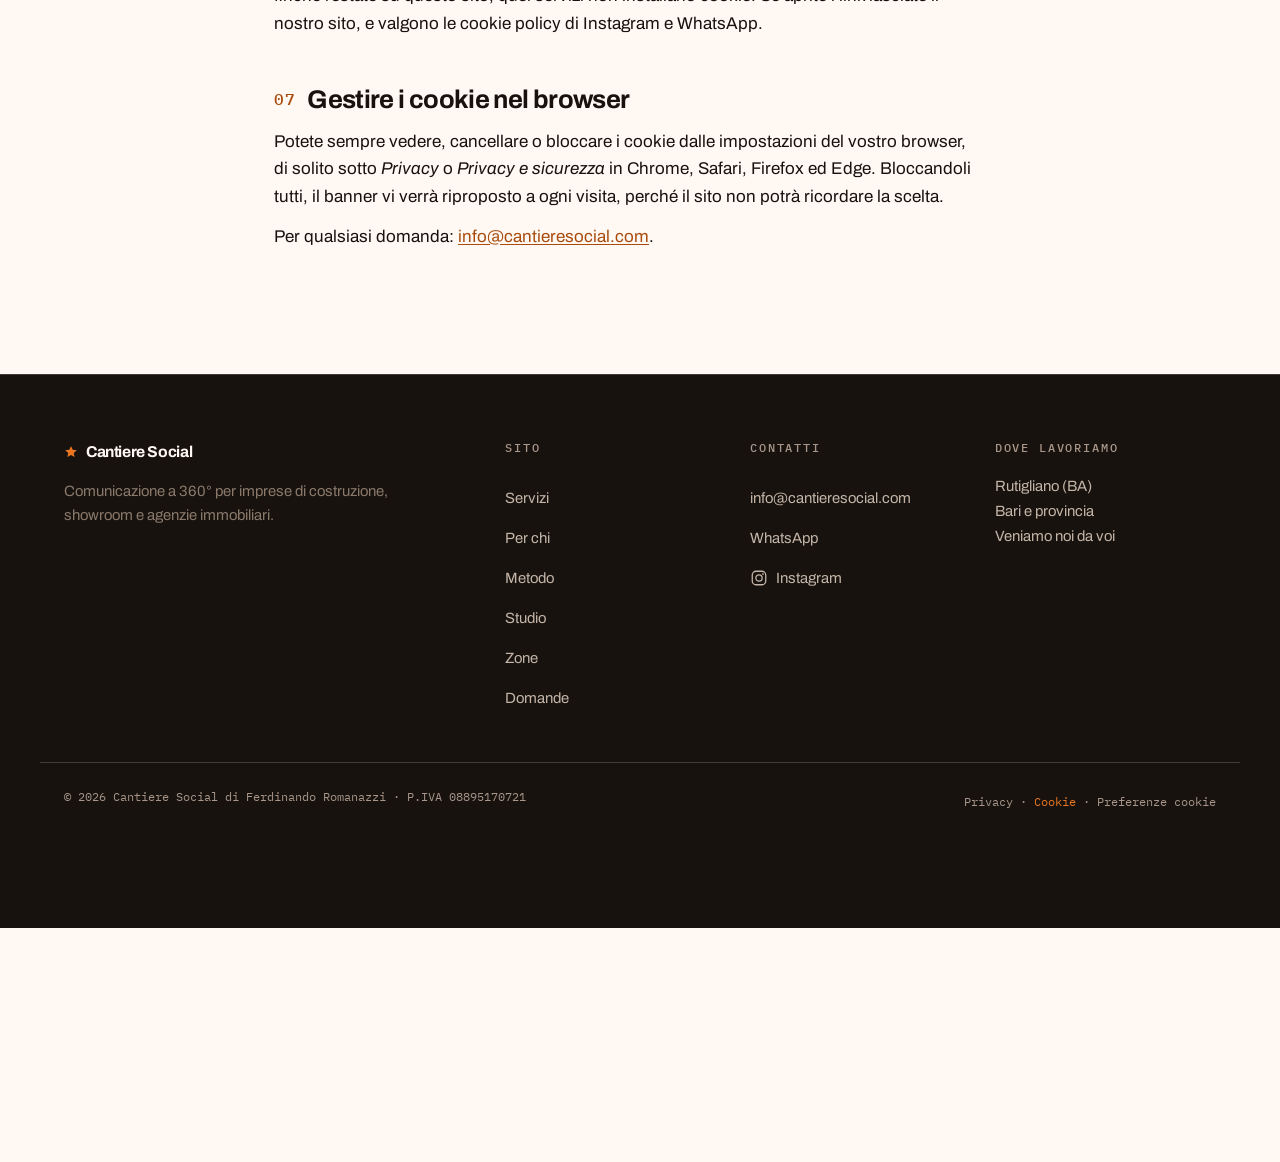
==== commit 99c70dce: "VSL" ====
--- a/cookie.html
+++ b/cookie.html
@@ -15,7 +15,7 @@
 <link rel="preconnect" href="https://fonts.gstatic.com" crossorigin>
 <link href="https://fonts.googleapis.com/css2?family=Archivo:wdth,wght@62..125,400..800&family=IBM+Plex+Mono:wght@400;500&display=swap" rel="stylesheet">
 <!-- ⚠️ Alzate ?v= a ogni modifica di CSS/JS, anche qui e in privacy.html -->
-<link rel="stylesheet" href="/styles.css?v=22">
+<link rel="stylesheet" href="/styles.css?v=24">
 </head>
 <body>
 
@@ -47,7 +47,7 @@
     <header class="legal__head">
       <p class="label"><span>§</span> Documenti</p>
       <h1 class="legal__title">Cookie policy</h1>
-      <p class="legal__meta">Ultimo aggiornamento: 15 settembre 2026</p>
+      <p class="legal__meta">Ultimo aggiornamento: 16 settembre 2026</p>
     </header>
 
     <section class="legal__summary" aria-labelledby="in-breve">
@@ -239,8 +239,8 @@
   </div>
 </footer>
 
-<script src="/script.js?v=22" defer></script>
-<script src="/consenso.js" defer></script>
+<script src="/script.js?v=24" defer></script>
+<script src="/consenso.js?v=2" defer></script>
 <script defer src="/_vercel/insights/script.js"></script>
 <script defer src="/_vercel/speed-insights/script.js"></script>
 </body>
--- a/styles.css
+++ b/styles.css
@@ -1684,6 +1684,8 @@
 .wa__chiudi:hover { color: var(--fg-inv); background: rgba(255, 248, 243, .08); }
 
 .wa__corpo {
+  max-height: calc(100vh - 210px);
+  overflow-y: auto;
   display: flex; flex-direction: column; gap: var(--sp-3);
   padding: var(--sp-4);
 }
@@ -1712,7 +1714,31 @@
 .wa__scelta:hover { border-color: var(--ink); }
 .wa__scelta[aria-pressed="true"] { background: var(--orange-soft); border-color: var(--orange-deep); }
 
+/* secondo passaggio: cosa vi serve */
+.wa__passo { display: flex; flex-direction: column; gap: var(--sp-2); }
+.wa__passo[hidden] { display: none; }
+.wa__domanda {
+  font-family: var(--font-mono);
+  font-size: .7rem; letter-spacing: .14em; text-transform: uppercase;
+  color: var(--fg-muted);
+}
+/* l’offerta si distingue dalle altre voci */
+.wa__scelta--offerta {
+  background: var(--orange);
+  border-color: var(--orange-deep);
+  color: var(--ink);
+  font-weight: 700;
+}
+.wa__scelta--offerta::before { content: "★ "; color: var(--orange-ink); }
+.wa__scelta--offerta:hover { background: var(--orange-deep); border-color: var(--orange-deep); color: #fff; }
+.wa__scelta--offerta:hover::before { color: #fff; }
+.wa__scelta--offerta[aria-pressed="true"] { background: var(--ink); border-color: var(--ink); color: var(--cream); }
+.wa__scelta--offerta[aria-pressed="true"]::before { color: var(--orange); }
+.wa__nota-offerta { font-size: .76rem; line-height: 1.4; color: var(--orange-ink); }
+
+/* il corpo scorre sugli schermi bassi: il pulsante resta sempre in vista */
 .wa__apri {
+  position: sticky; bottom: 0; z-index: 1;
   display: flex; align-items: center; justify-content: center;
   gap: var(--sp-2);
   min-height: 48px;
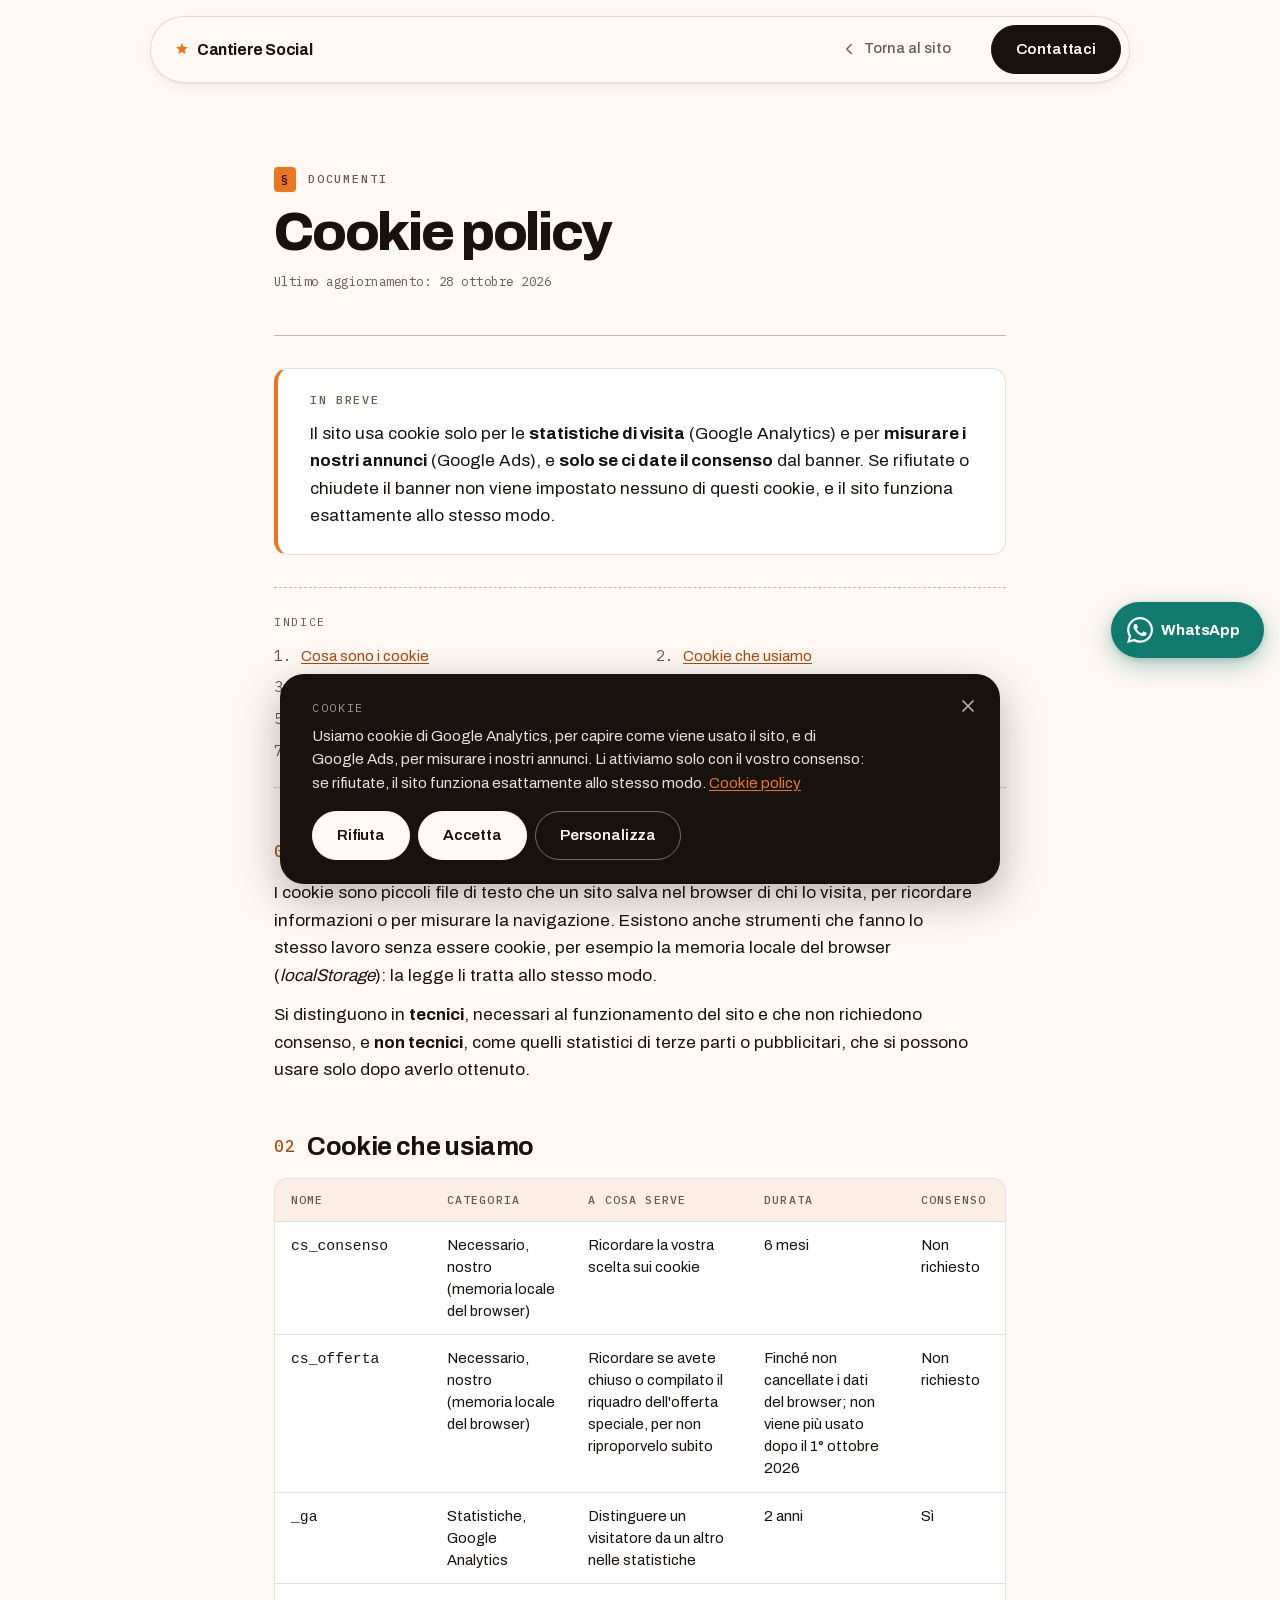
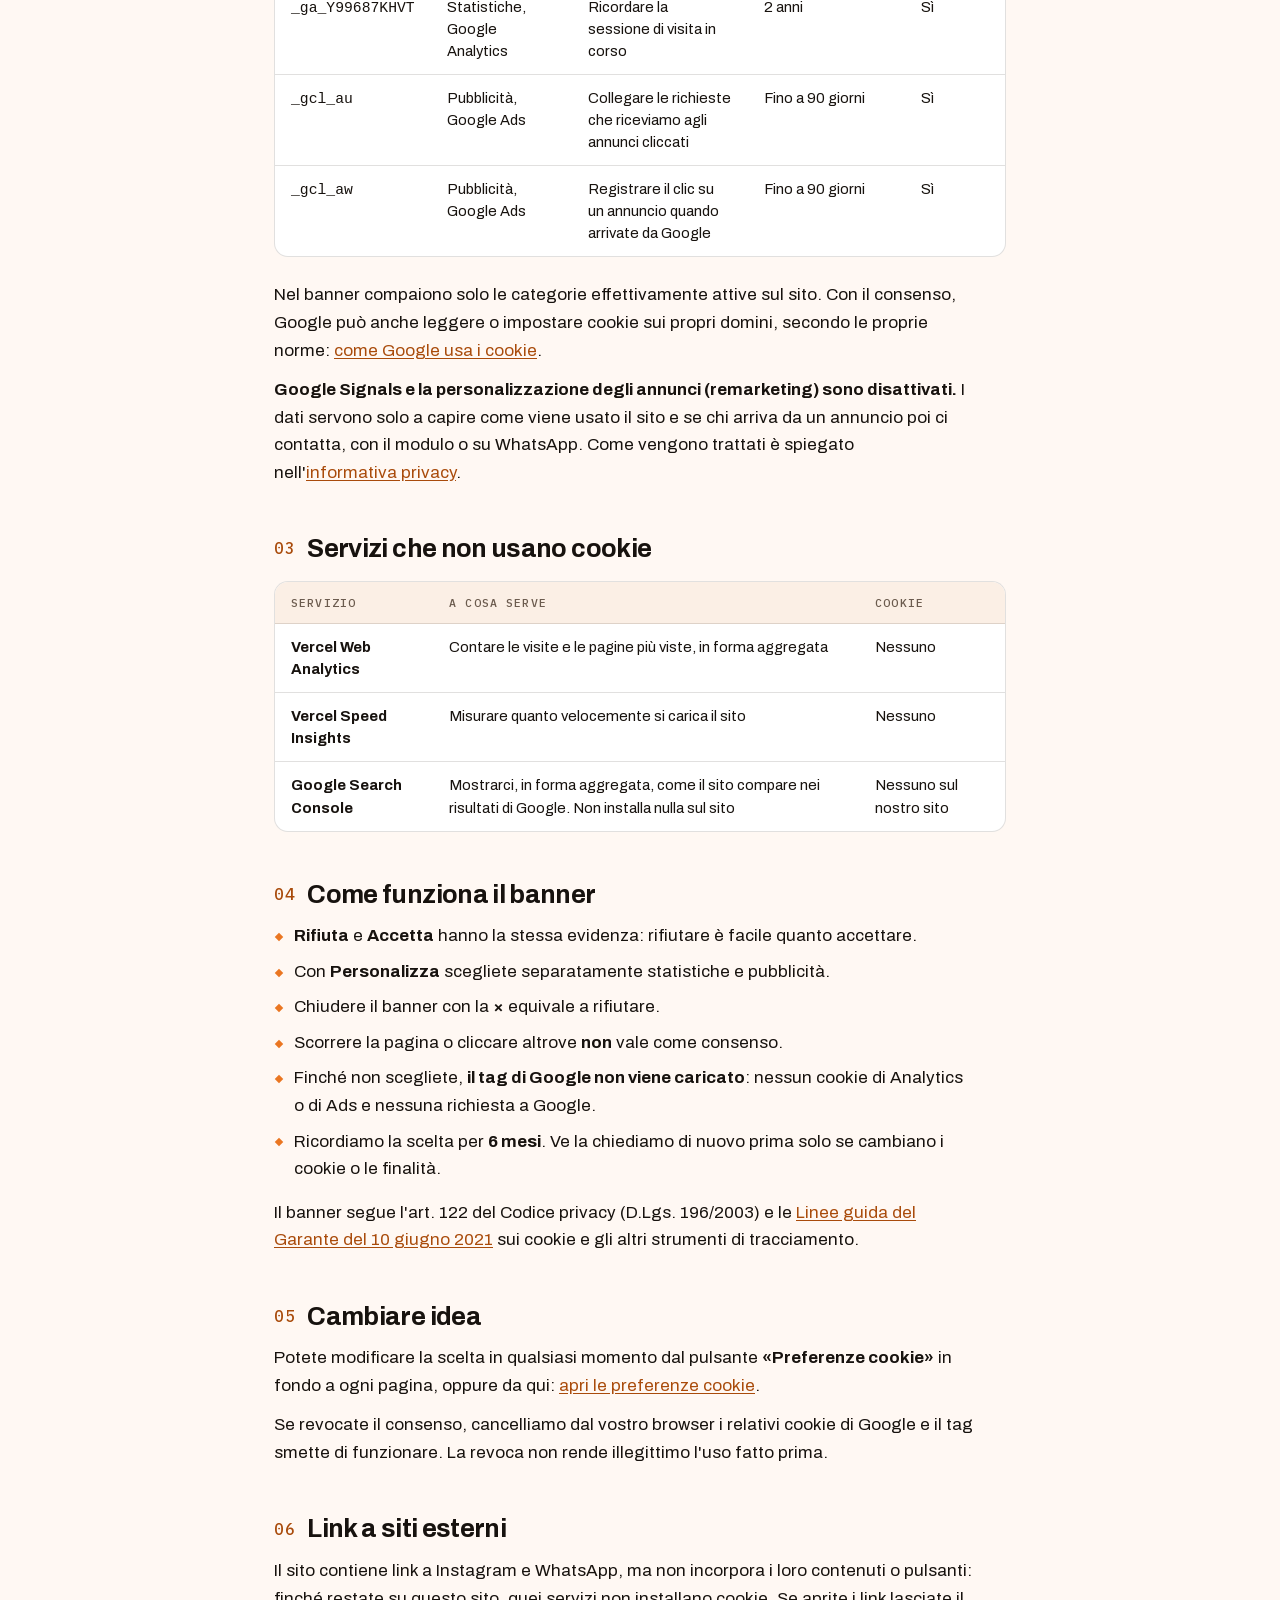
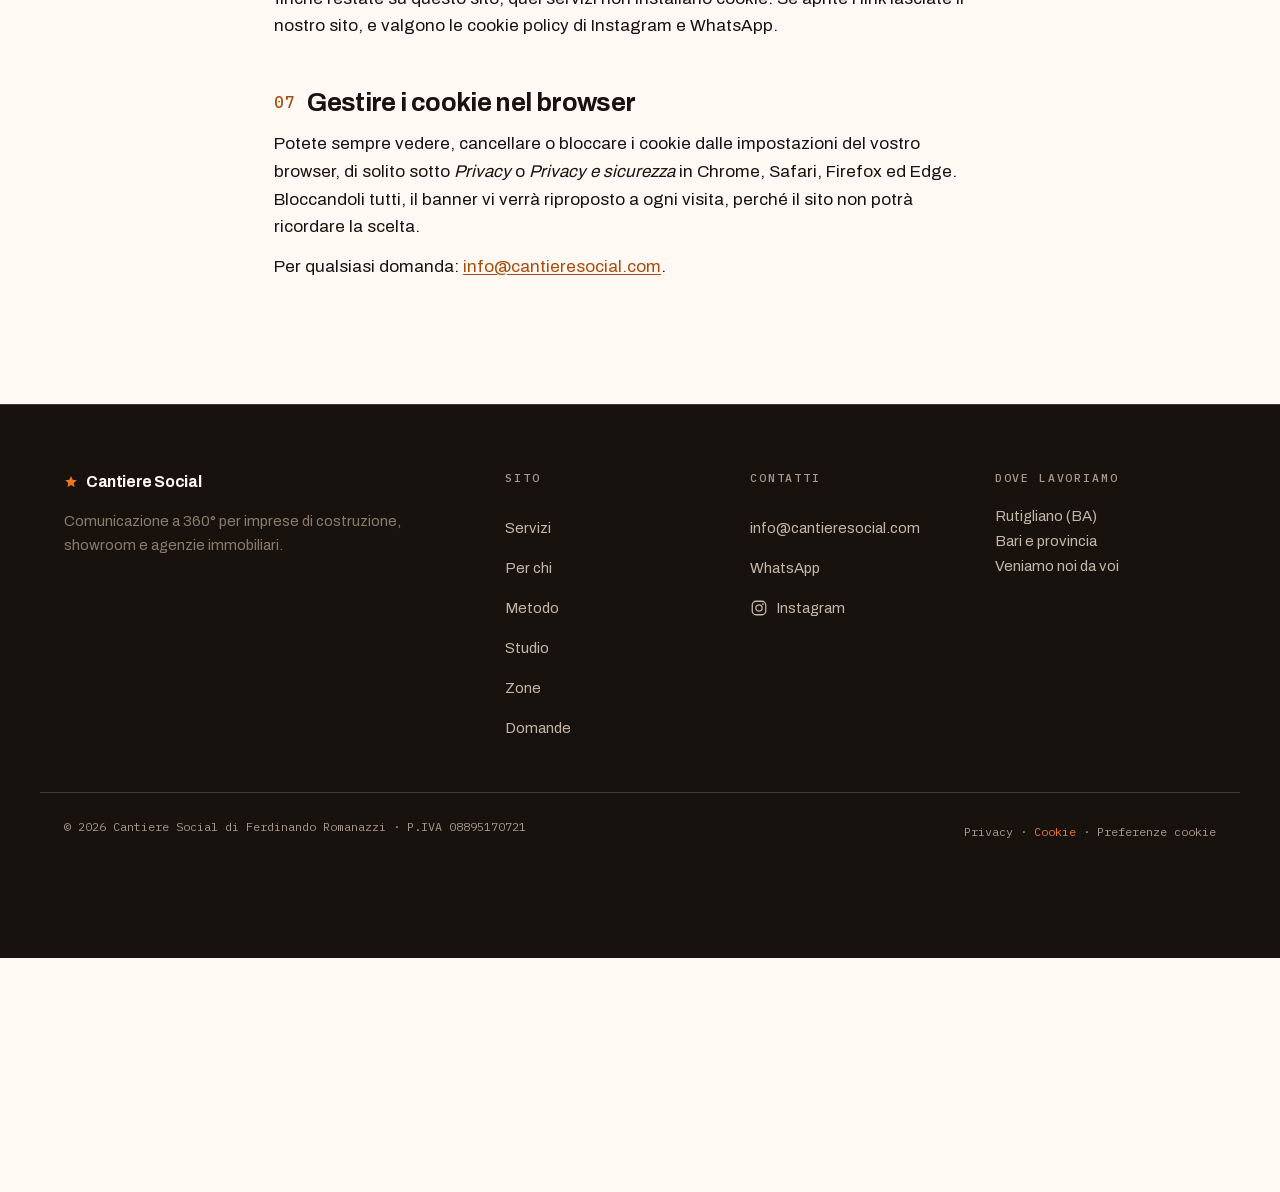
==== commit 4eae8ebb: "Animation toggle" ====
--- a/cookie.html
+++ b/cookie.html
@@ -11,11 +11,10 @@
 <link rel="icon" href="/assets/favicon.svg" type="image/svg+xml">
 <link rel="apple-touch-icon" href="/assets/og-mark.png">
 
-<link rel="preconnect" href="https://fonts.googleapis.com">
-<link rel="preconnect" href="https://fonts.gstatic.com" crossorigin>
-<link href="https://fonts.googleapis.com/css2?family=Archivo:wdth,wght@62..125,400..800&family=IBM+Plex+Mono:wght@400;500&display=swap" rel="stylesheet">
+<!-- caratteri ospitati sul sito (vedi styles.css): il principale parte subito -->
+<link rel="preload" href="/assets/fonts/archivo-latin.woff2" as="font" type="font/woff2" crossorigin>
 <!-- ⚠️ Alzate ?v= a ogni modifica di CSS/JS, anche qui e in privacy.html -->
-<link rel="stylesheet" href="/styles.css?v=24">
+<link rel="stylesheet" href="/styles.css?v=28">
 </head>
 <body>
 
@@ -47,7 +46,7 @@
     <header class="legal__head">
       <p class="label"><span>§</span> Documenti</p>
       <h1 class="legal__title">Cookie policy</h1>
-      <p class="legal__meta">Ultimo aggiornamento: 16 settembre 2026</p>
+      <p class="legal__meta">Ultimo aggiornamento: 28 ottobre 2026</p>
     </header>
 
     <section class="legal__summary" aria-labelledby="in-breve">
@@ -148,11 +147,6 @@
           <tr>
             <td><strong>Vercel Speed Insights</strong></td>
             <td>Misurare quanto velocemente si carica il sito</td>
-            <td>Nessuno</td>
-          </tr>
-          <tr>
-            <td><strong>Google Fonts</strong></td>
-            <td>Fornire i caratteri tipografici; il browser comunica a Google l'indirizzo IP per scaricarli</td>
             <td>Nessuno</td>
           </tr>
           <tr>
@@ -239,7 +233,7 @@
   </div>
 </footer>
 
-<script src="/script.js?v=24" defer></script>
+<script src="/script.js?v=25" defer></script>
 <script src="/consenso.js?v=2" defer></script>
 <script defer src="/_vercel/insights/script.js"></script>
 <script defer src="/_vercel/speed-insights/script.js"></script>
--- a/styles.css
+++ b/styles.css
@@ -3,6 +3,39 @@
    Design system: "sito di cantiere" — carta da progetto, arancio
    sicurezza, tipografia da cartello.
    ═══════════════════════════════════════════════════════════════════ */
+
+/* ── CARATTERI (ospitati sul sito) ───────────────────────────────────
+   Prima arrivavano da Google Fonts: due server esterni da contattare
+   prima di vedere il testo, e un trasferimento dell'IP a Google ad ogni
+   visita. Ora stanno in /assets/fonts, solo l'alfabeto latino (copre
+   anche à è é ì ò ù € « »). Licenza: SIL Open Font License 1.1.
+   Archivo è variabile: un solo file per tutti i pesi (400-800) e le
+   larghezze (62%-125%) che usiamo, compreso il condensato. */
+@font-face {
+  font-family: 'Archivo';
+  font-style: normal;
+  font-weight: 400 800;
+  font-stretch: 62% 125%;
+  font-display: swap;
+  src: url(/assets/fonts/archivo-latin.woff2) format('woff2');
+  unicode-range: U+0000-00FF, U+0131, U+0152-0153, U+02BB-02BC, U+02C6, U+02DA, U+02DC, U+0304, U+0308, U+0329, U+2000-206F, U+20AC, U+2122, U+2191, U+2193, U+2212, U+2215, U+FEFF, U+FFFD;
+}
+@font-face {
+  font-family: 'IBM Plex Mono';
+  font-style: normal;
+  font-weight: 400;
+  font-display: swap;
+  src: url(/assets/fonts/plexmono-400-latin.woff2) format('woff2');
+  unicode-range: U+0000-00FF, U+0131, U+0152-0153, U+02BB-02BC, U+02C6, U+02DA, U+02DC, U+0304, U+0308, U+0329, U+2000-206F, U+20AC, U+2122, U+2191, U+2193, U+2212, U+2215, U+FEFF, U+FFFD;
+}
+@font-face {
+  font-family: 'IBM Plex Mono';
+  font-style: normal;
+  font-weight: 500;
+  font-display: swap;
+  src: url(/assets/fonts/plexmono-500-latin.woff2) format('woff2');
+  unicode-range: U+0000-00FF, U+0131, U+0152-0153, U+02BB-02BC, U+02C6, U+02DA, U+02DC, U+0304, U+0308, U+0329, U+2000-206F, U+20AC, U+2122, U+2191, U+2193, U+2212, U+2215, U+FEFF, U+FFFD;
+}
 
 /* ── TOKENS ──────────────────────────────────────────────────────── */
 :root {
@@ -1108,114 +1141,6 @@
   .nav__ig { display: none; }   /* nel menu mobile c'è già la voce dedicata */
 }
 
-/* ── INTRO / SCHERMATA DI APERTURA ───────────────────────────────── */
-
-/* blocca lo scorrimento finché l'intro è visibile */
-html.intro-on, html.intro-on body { overflow: hidden; }
-
-/* senza la classe .intro-on (reduced-motion, o JS assente) non esiste */
-.intro { display: none; }
-
-.intro-on .intro {
-  display: block;
-  position: fixed; inset: 0;
-  z-index: 300;
-  background: var(--cream);
-  transform: translateY(0);
-  transition: transform .78s cubic-bezier(.76, 0, .24, 1);
-
-  /* Rete di sicurezza: se il JS non parte, dopo 6s l'intro sparisce da sola
-     invece di lasciare il sito irraggiungibile. */
-  animation: intro-failsafe 0s 6s forwards;
-}
-@keyframes intro-failsafe { to { transform: translateY(-100%); visibility: hidden; } }
-
-.intro.is-done { transform: translateY(-100%); }
-
-/* griglia da foglio di progetto, come nell'hero */
-.intro__grid {
-  position: absolute; inset: 0;
-  background-image:
-    linear-gradient(to right, rgba(23,18,14,.05) 1px, transparent 1px),
-    linear-gradient(to bottom, rgba(23,18,14,.05) 1px, transparent 1px);
-  background-size: 64px 64px;
-  mask-image: radial-gradient(110% 80% at 50% 40%, #000 25%, transparent 80%);
-  -webkit-mask-image: radial-gradient(110% 80% at 50% 40%, #000 25%, transparent 80%);
-}
-
-/* barra di avanzamento sul bordo destro, cresce dal basso */
-.intro__side {
-  position: absolute; top: 0; right: 0; bottom: 0;
-  width: 8px;
-  background: rgba(23, 18, 14, .07);
-}
-.intro__side span {
-  position: absolute; left: 0; right: 0; bottom: 0;
-  height: 0%;
-  background: var(--orange);
-  will-change: height;
-}
-
-.intro__brand {
-  position: absolute; top: 32px; left: 32px;
-  display: inline-flex; align-items: center; gap: var(--sp-2);
-  font-family: var(--font-display);
-  font-weight: 700; font-size: 1rem;
-  letter-spacing: -.025em;
-}
-.intro__brand svg { color: var(--orange); }
-
-.intro__status {
-  position: absolute; left: 32px; bottom: 38px;
-  font-family: var(--font-mono);
-  font-size: .74rem;
-  letter-spacing: .16em;
-  text-transform: uppercase;
-  color: var(--fg-muted);
-}
-/* puntini animati dopo la scritta */
-.intro__status::after {
-  content: "";
-  animation: intro-dots 1.2s steps(4, end) infinite;
-}
-@keyframes intro-dots {
-  0%   { content: ""; }
-  25%  { content: "."; }
-  50%  { content: ".."; }
-  75%  { content: "..."; }
-}
-
-/* contatore in basso a destra */
-.intro__count {
-  position: absolute; right: 40px; bottom: 24px;
-  display: flex; align-items: baseline; gap: 2px;
-  font-family: var(--font-mono);
-  font-weight: 500;
-  font-size: clamp(3.5rem, 13vw, 8rem);
-  line-height: 1;
-  letter-spacing: -.06em;
-  font-variant-numeric: tabular-nums;
-  color: var(--ink);
-}
-.intro__count i {
-  font-style: normal;
-  font-size: .3em;
-  color: var(--orange);
-  letter-spacing: 0;
-}
-
-@media (max-width: 720px) {
-  .intro__brand  { top: 24px; left: 24px; }
-  .intro__status { left: 24px; bottom: 30px; }
-  .intro__count  { right: 24px; bottom: 18px; }
-  .intro__side   { width: 6px; }
-}
-
-@media (prefers-reduced-motion: reduce) {
-  .intro, .intro-on .intro { display: none; }
-  html.intro-on, html.intro-on body { overflow: visible; }
-}
-
 /* ── FORM: trappola anti-spam e stati d'invio ────────────────────── */
 
 /* Nascosta senza display:none — alcuni bot ignorano i campi con
@@ -1472,7 +1397,7 @@
   position: fixed;
   left: var(--sp-4); right: var(--sp-4);
   bottom: max(var(--sp-4), env(safe-area-inset-bottom));
-  z-index: 250;                 /* sopra il menu (100), sotto l'intro (300) */
+  z-index: 250;                 /* sopra il menu (100) */
   display: flex; justify-content: center;
   pointer-events: none;
 }
@@ -1612,7 +1537,7 @@
   position: fixed;
   right: var(--sp-4);
   bottom: max(var(--sp-4), env(safe-area-inset-bottom));
-  z-index: 240;                 /* sotto il banner cookie (250) e l'intro (300) */
+  z-index: 240;                 /* sotto il banner cookie (250) */
   display: flex; flex-direction: column; align-items: flex-end;
   gap: var(--sp-3);
   transition: bottom .25s var(--ease);
@@ -1814,6 +1739,105 @@
   content: ""; position: absolute; left: 11px; top: 50%;
   width: 8px; height: 8px; margin-top: -4px;
   background: var(--ink); transform: rotate(45deg);
+}
+
+/* ── Richiamo all'offerta di lancio, in cima alla home ───────────── */
+.lancio {
+  position: relative;
+  display: grid;
+  grid-template-columns: 1fr auto;
+  grid-template-areas:
+    "eti  cta"
+    "t    cta"
+    "sub  cta";
+  align-items: center;
+  column-gap: var(--sp-6); row-gap: 2px;
+  margin-bottom: clamp(28px, 4vw, 44px);
+  padding: calc(var(--sp-5) + 6px) var(--sp-6) var(--sp-5);
+  background: var(--orange);
+  color: var(--ink);
+  border: 2px solid var(--ink);
+  border-radius: var(--radius-lg);
+  box-shadow: 0 6px 0 var(--ink);
+  text-decoration: none;
+  overflow: hidden;
+  transition: transform .16s var(--ease), box-shadow .16s var(--ease);
+}
+.lancio:hover, .lancio:focus-visible { transform: translateY(3px); box-shadow: 0 3px 0 var(--ink); }
+.lancio:active { transform: translateY(6px); box-shadow: 0 0 0 var(--ink); }
+
+/* nastro da cantiere lungo il bordo alto */
+.lancio__nastro {
+  position: absolute; inset: 0 0 auto; height: 8px;
+  background: repeating-linear-gradient(-45deg, var(--ink) 0 8px, var(--orange) 8px 16px);
+  border-bottom: 2px solid var(--ink);
+}
+
+.lancio__eti {
+  grid-area: eti;
+  display: inline-flex; align-items: center; gap: 8px;
+  font-family: var(--font-mono);
+  font-size: .68rem; letter-spacing: .14em; text-transform: uppercase;
+  color: rgba(23, 18, 14, .78);
+}
+.lancio__pallino {
+  width: 8px; height: 8px; border-radius: 50%;
+  background: var(--ink);
+  animation: lancio-battito 1.8s var(--ease) infinite;
+}
+@keyframes lancio-battito {
+  0%, 100% { box-shadow: 0 0 0 0 rgba(23, 18, 14, .45); }
+  60%      { box-shadow: 0 0 0 7px rgba(23, 18, 14, 0); }
+}
+
+.lancio__t {
+  grid-area: t;
+  font-family: var(--font-display);
+  font-stretch: var(--stretto);
+  font-size: clamp(1.6rem, 3.6vw, 2.5rem); font-weight: 800;
+  letter-spacing: -.02em; line-height: 1.05;
+  text-transform: uppercase;
+}
+.lancio__t b { color: var(--cream); text-shadow: 0 2px 0 rgba(23, 18, 14, .28); }
+.lancio__sub { grid-area: sub; font-size: .95rem; font-weight: 600; color: rgba(23, 18, 14, .8); }
+.lancio__sub strong { color: var(--ink); font-weight: 800; }
+
+.lancio__cta {
+  grid-area: cta;
+  display: inline-flex; align-items: center; gap: 8px;
+  flex: 0 0 auto;
+  padding: 14px var(--sp-5);
+  background: var(--ink); color: var(--cream);
+  border-radius: var(--radius-pill);
+  font-weight: 700; white-space: nowrap;
+}
+
+@media (max-width: 720px) {
+  .lancio {
+    grid-template-columns: 1fr;
+    grid-template-areas: "eti" "t" "sub" "cta";
+    row-gap: 4px;
+    padding: calc(var(--sp-4) + 6px) var(--sp-5) var(--sp-4);
+  }
+  .lancio__t { font-size: clamp(1.3rem, 6.4vw, 1.7rem); }
+  .lancio__sub { font-size: .88rem; }
+  .lancio__cta { width: 100%; justify-content: center; margin-top: 10px; padding-block: 12px; }
+}
+/* sul telefono stretto l'etichetta si accorcia: deve stare su una riga */
+@media (max-width: 520px) {
+  .lancio__eti-piu { display: none; }
+}
+@media (prefers-reduced-motion: reduce) {
+  .lancio { transition: none; }
+  .lancio__pallino { animation: none; }
+}
+
+/* la voce "Offerta" nei menu, con il pallino arancione */
+.nav__offerta { color: var(--orange-ink) !important; font-weight: 700 !important; }
+.nav__pallino {
+  display: inline-block; width: 7px; height: 7px; margin-right: 7px;
+  border-radius: 50%; background: var(--orange);
+  box-shadow: 0 0 0 3px rgba(234, 118, 33, .22);
 }
 
 .pack-confronto {
